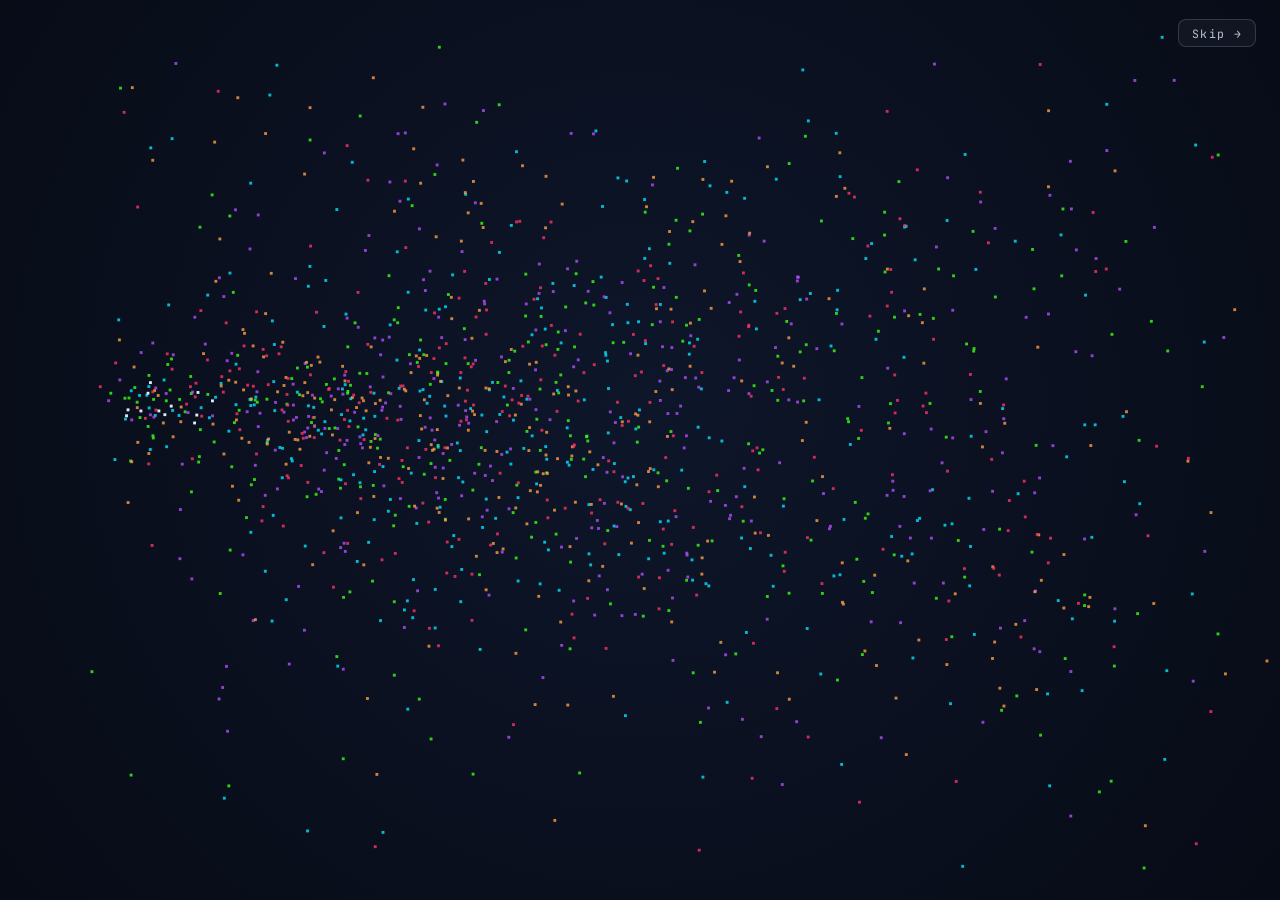
==== index.html @ b9261cee "Design refresh, smoothness fixes, FX pack and new self-assembly intro - Calmer "precision lab" look:" ====
<!DOCTYPE html>
<html lang="en">
<head>
  <meta charset="UTF-8" />
  <meta name="viewport" content="width=device-width, initial-scale=1" />
  <meta name="description" content="Sitesh Kumar Dash — Biochemist, Molecular Biologist & Science Communicator. CSIR NET JRF (AIR 153). Remac-PET bioremediation & visitor-cognition research at Param Foundation." />
  <meta name="author" content="Sitesh Kumar Dash" />
  <meta name="keywords" content="Sitesh Kumar Dash, biochemist, molecular biologist, science communicator, CSIR NET JRF, AIR 153, Remac-PET, bioremediation, PETase, genomics, visitor cognition, Curves of Thought, Param Foundation, ParSEC, Pondicherry University" />
  <meta name="robots" content="index, follow" />
  <title>SITESH KUMAR DASH | Mad Scientist Lab</title>

  <!-- Canonical -->
  <link rel="canonical" href="https://siteshkumardash.vercel.app/" />

  <!-- Open Graph (Facebook · WhatsApp · LinkedIn · Messenger · Instagram · Discord · Slack) -->
  <meta property="og:type" content="website" />
  <meta property="og:site_name" content="Sitesh Kumar Dash — Mad Scientist Lab" />
  <meta property="og:title" content="Sitesh Kumar Dash — Biochemist & Molecular Biologist" />
  <meta property="og:description" content="CSIR NET JRF (AIR 153). Remac-PET enzymatic bioremediation + Curves of Thought visitor-cognition study. Science Programming Associate at Param Foundation." />
  <meta property="og:url" content="https://siteshkumardash.vercel.app/" />
  <meta property="og:image" content="https://siteshkumardash.vercel.app/og-preview.png" />
  <meta property="og:image:secure_url" content="https://siteshkumardash.vercel.app/og-preview.png" />
  <meta property="og:image:type" content="image/png" />
  <meta property="og:image:width" content="1200" />
  <meta property="og:image:height" content="630" />
  <meta property="og:image:alt" content="Sitesh Kumar Dash — Biochemist & Molecular Biologist · CSIR NET JRF AIR 153" />
  <meta property="og:locale" content="en_US" />

  <!-- Twitter / X Card (works without an account; acts as fallback for other apps) -->
  <meta name="twitter:card" content="summary_large_image" />
  <meta name="twitter:title" content="Sitesh Kumar Dash — Biochemist & Molecular Biologist" />
  <meta name="twitter:description" content="CSIR NET JRF (AIR 153). Remac-PET bioremediation + visitor-cognition research. Science Programming Associate at Param Foundation." />
  <meta name="twitter:image" content="https://siteshkumardash.vercel.app/og-preview.png" />
  <meta name="twitter:image:alt" content="Sitesh Kumar Dash — Biochemist & Molecular Biologist · CSIR NET JRF AIR 153" />

  <link rel="icon" href="data:image/svg+xml,<svg xmlns='http://www.w3.org/2000/svg' viewBox='0 0 100 100'><text y='.9em' font-size='90'>⚗</text></svg>" />
  <link rel="manifest" href="manifest.json" />
  <meta name="theme-color" content="#05060c" />
  <meta name="apple-mobile-web-app-capable" content="yes" />
  <meta name="mobile-web-app-capable" content="yes" />
  <meta name="apple-mobile-web-app-status-bar-style" content="black" />
  <link rel="preconnect" href="https://fonts.googleapis.com" />
  <link rel="preconnect" href="https://fonts.gstatic.com" crossorigin />
  <link href="https://fonts.googleapis.com/css2?family=JetBrains+Mono:wght@400;600&family=Syne:wght@700;800&display=swap" rel="stylesheet" />
  <link rel="stylesheet" href="styles.css" />
  <!-- Intro mode detector: decides 3D / 2D-fallback / skip BEFORE effects.js runs -->
  <script>
    window.INTRO_MODE = (function () {
      try {
        var force = /[?&#]intro\b/i.test(location.href);
        if (!force && localStorage.getItem("centri_done")) return "skip";
        if (window.matchMedia && matchMedia("(prefers-reduced-motion: reduce)").matches)
          return "skip";
        // The intro is now a lightweight <video> + 2D canvas — no WebGL needed.
        return "3d";
      } catch (e) {
        return "3d";
      }
    })();
  </script>
</head>
<body>
  <!-- Bioluminescent glow: soft colour clouds drifting behind the molecule canvas -->
  <div class="biolum" aria-hidden="true"><span></span><span></span><span></span></div>
  <canvas id="dna-bg" aria-hidden="true"></canvas>
  <canvas id="bio-cursor" aria-hidden="true"></canvas>
  <div class="screen-overlay" aria-hidden="true"></div>

  <!-- Centrifuge loading overlay (once per session) -->
  <div id="centrifuge-overlay" aria-hidden="true" role="status">
    <button id="centri-skip" aria-label="Skip intro">Skip →</button>
    <canvas id="centrifuge-canvas"></canvas>
    <div id="centri-log" aria-hidden="true"></div>
  </div>

  <!-- DNA Helix Scroll Progress Bar -->
  <div id="dna-scroll-bar" aria-hidden="true" role="presentation">
    <svg width="32" height="220" viewBox="0 0 32 220" xmlns="http://www.w3.org/2000/svg">
      <!-- 12 base pairs from bottom (index 0) to top (index 11) -->
      <g class="dna-bp" data-i="0" style="opacity:0.09">
        <line x1="4" y1="207" x2="14" y2="207" stroke="#1D9E75" stroke-width="2.5" data-glow fill="none"/>
        <line x1="18" y1="207" x2="28" y2="207" stroke="#EF9F27" stroke-width="2.5" data-glow fill="none"/>
        <circle cx="16" cy="207" r="2" fill="#1D9E75" data-glow/>
      </g>
      <g class="dna-bp" data-i="1" style="opacity:0.09">
        <line x1="5" y1="189" x2="14" y2="189" stroke="#00e5ff" stroke-width="2.5" data-glow fill="none"/>
        <line x1="18" y1="189" x2="27" y2="189" stroke="#D85A30" stroke-width="2.5" data-glow fill="none"/>
        <circle cx="16" cy="189" r="2" fill="#00e5ff" data-glow/>
      </g>
      <g class="dna-bp" data-i="2" style="opacity:0.09">
        <line x1="4" y1="171" x2="14" y2="171" stroke="#1D9E75" stroke-width="2.5" data-glow fill="none"/>
        <line x1="18" y1="171" x2="28" y2="171" stroke="#EF9F27" stroke-width="2.5" data-glow fill="none"/>
        <circle cx="16" cy="171" r="2" fill="#1D9E75" data-glow/>
      </g>
      <g class="dna-bp" data-i="3" style="opacity:0.09">
        <line x1="6" y1="153" x2="14" y2="153" stroke="#00e5ff" stroke-width="2.5" data-glow fill="none"/>
        <line x1="18" y1="153" x2="26" y2="153" stroke="#D85A30" stroke-width="2.5" data-glow fill="none"/>
        <circle cx="16" cy="153" r="2" fill="#00e5ff" data-glow/>
      </g>
      <g class="dna-bp" data-i="4" style="opacity:0.09">
        <line x1="4" y1="135" x2="14" y2="135" stroke="#1D9E75" stroke-width="2.5" data-glow fill="none"/>
        <line x1="18" y1="135" x2="28" y2="135" stroke="#EF9F27" stroke-width="2.5" data-glow fill="none"/>
        <circle cx="16" cy="135" r="2" fill="#1D9E75" data-glow/>
      </g>
      <g class="dna-bp" data-i="5" style="opacity:0.09">
        <line x1="5" y1="117" x2="14" y2="117" stroke="#00e5ff" stroke-width="2.5" data-glow fill="none"/>
        <line x1="18" y1="117" x2="27" y2="117" stroke="#D85A30" stroke-width="2.5" data-glow fill="none"/>
        <circle cx="16" cy="117" r="2" fill="#00e5ff" data-glow/>
      </g>
      <g class="dna-bp" data-i="6" style="opacity:0.09">
        <line x1="4" y1="99" x2="14" y2="99" stroke="#1D9E75" stroke-width="2.5" data-glow fill="none"/>
        <line x1="18" y1="99" x2="28" y2="99" stroke="#EF9F27" stroke-width="2.5" data-glow fill="none"/>
        <circle cx="16" cy="99" r="2" fill="#1D9E75" data-glow/>
      </g>
      <g class="dna-bp" data-i="7" style="opacity:0.09">
        <line x1="6" y1="81" x2="14" y2="81" stroke="#00e5ff" stroke-width="2.5" data-glow fill="none"/>
        <line x1="18" y1="81" x2="26" y2="81" stroke="#D85A30" stroke-width="2.5" data-glow fill="none"/>
        <circle cx="16" cy="81" r="2" fill="#00e5ff" data-glow/>
      </g>
      <g class="dna-bp" data-i="8" style="opacity:0.09">
        <line x1="4" y1="63" x2="14" y2="63" stroke="#1D9E75" stroke-width="2.5" data-glow fill="none"/>
        <line x1="18" y1="63" x2="28" y2="63" stroke="#EF9F27" stroke-width="2.5" data-glow fill="none"/>
        <circle cx="16" cy="63" r="2" fill="#1D9E75" data-glow/>
      </g>
      <g class="dna-bp" data-i="9" style="opacity:0.09">
        <line x1="5" y1="45" x2="14" y2="45" stroke="#00e5ff" stroke-width="2.5" data-glow fill="none"/>
        <line x1="18" y1="45" x2="27" y2="45" stroke="#D85A30" stroke-width="2.5" data-glow fill="none"/>
        <circle cx="16" cy="45" r="2" fill="#00e5ff" data-glow/>
      </g>
      <g class="dna-bp" data-i="10" style="opacity:0.09">
        <line x1="4" y1="27" x2="14" y2="27" stroke="#1D9E75" stroke-width="2.5" data-glow fill="none"/>
        <line x1="18" y1="27" x2="28" y2="27" stroke="#EF9F27" stroke-width="2.5" data-glow fill="none"/>
        <circle cx="16" cy="27" r="2" fill="#1D9E75" data-glow/>
      </g>
      <g class="dna-bp" data-i="11" style="opacity:0.09">
        <line x1="5" y1="10" x2="14" y2="10" stroke="#00e5ff" stroke-width="2.5" data-glow fill="none"/>
        <line x1="18" y1="10" x2="27" y2="10" stroke="#D85A30" stroke-width="2.5" data-glow fill="none"/>
        <circle cx="16" cy="10" r="2" fill="#00e5ff" data-glow/>
      </g>
      <!-- Backbone strands -->
      <polyline points="11,10 9,27 7,45 8,63 9,81 8,99 7,117 8,135 9,153 8,171 7,189 8,207" fill="none" stroke="rgba(29,158,117,0.25)" stroke-width="1.5"/>
      <polyline points="21,10 23,27 25,45 24,63 23,81 24,99 25,117 24,135 23,153 24,171 25,189 24,207" fill="none" stroke="rgba(239,159,39,0.25)" stroke-width="1.5"/>
    </svg>
    <div id="dna-complete-label">COMPLETE</div>
  </div>

  <header class="top">
    <div class="top-inner">
      <a class="logo" href="#core">SKD<span class="status-light" aria-hidden="true"></span></a>
      <button class="nav-toggle" aria-label="Menu" aria-expanded="false">≡</button>
      <nav class="nav">
        <a href="#about" data-detail="about">About</a>
        <a href="#research" data-detail="research">Research</a>
        <a href="#experience" data-detail="experience">Work</a>
        <a href="#education" data-detail="education">Education</a>
        <a href="#skills" data-detail="skills">Skills</a>
        <a href="#ambition" data-detail="ambition">Ambition</a>
        <a href="#achieve" data-detail="achieve">Awards</a>
        <a href="#life" data-detail="life">Life</a>
        <a href="#contact" data-detail="contact">Contact</a>
      </nav>
      <div class="header-right">
        <span class="brand-mark">AI BIODESIGNER</span>
        <div class="social-icons" aria-label="Social links">
          <a href="https://www.linkedin.com/in/d-sitesh" target="_blank" rel="noopener" class="social-icon" aria-label="LinkedIn" title="LinkedIn">
            <svg width="16" height="16" viewBox="0 0 24 24" fill="currentColor" aria-hidden="true"><path d="M20.447 20.452h-3.554v-5.569c0-1.328-.027-3.037-1.852-3.037-1.853 0-2.136 1.445-2.136 2.939v5.667H9.351V9h3.414v1.561h.046c.477-.9 1.637-1.85 3.37-1.85 3.601 0 4.267 2.37 4.267 5.455v6.286zM5.337 7.433a2.062 2.062 0 0 1-2.063-2.065 2.064 2.064 0 1 1 2.063 2.065zm1.782 13.019H3.555V9h3.564v11.452zM22.225 0H1.771C.792 0 0 .774 0 1.729v20.542C0 23.227.792 24 1.771 24h20.451C23.2 24 24 23.227 24 22.271V1.729C24 .774 23.2 0 22.222 0h.003z"/></svg>
          </a>
          <a href="https://github.com/sitesh2003" target="_blank" rel="noopener" class="social-icon" aria-label="GitHub" title="GitHub">
            <svg width="16" height="16" viewBox="0 0 24 24" fill="currentColor" aria-hidden="true"><path d="M12 0C5.374 0 0 5.373 0 12c0 5.302 3.438 9.8 8.207 11.387.599.111.793-.261.793-.577v-2.234c-3.338.726-4.033-1.416-4.033-1.416-.546-1.387-1.333-1.756-1.333-1.756-1.089-.745.083-.729.083-.729 1.205.084 1.839 1.237 1.839 1.237 1.07 1.834 2.807 1.304 3.492.997.107-.775.418-1.305.762-1.604-2.665-.305-5.467-1.334-5.467-5.931 0-1.311.469-2.381 1.236-3.221-.124-.303-.535-1.524.117-3.176 0 0 1.008-.322 3.301 1.23A11.509 11.509 0 0 1 12 5.803c1.02.005 2.047.138 3.006.404 2.291-1.552 3.297-1.23 3.297-1.23.653 1.653.242 2.874.118 3.176.77.84 1.235 1.911 1.235 3.221 0 4.609-2.807 5.624-5.479 5.921.43.372.823 1.102.823 2.222v3.293c0 .319.192.694.801.576C20.566 21.797 24 17.3 24 12c0-6.627-5.373-12-12-12z"/></svg>
          </a>
        </div>
      </div>
    </div>
  </header>

  <main class="mol-graph" id="top">
    <div class="dna-spine" aria-hidden="true">
      <canvas id="dna-spine"></canvas>
    </div>
    <svg class="mol-bonds" aria-hidden="true"></svg>

    <div class="mol-layout">
    <div class="mol-col mol-left">
    <article class="mol-node" id="about" data-node="about" data-side="left" data-bond="covalent" data-detail="about">
      <div class="mol-wrap shape-benzene">
        <svg class="mol-outline" viewBox="0 0 200 180" aria-hidden="true">
          <polygon points="100,10 175,52 175,128 100,170 25,128 25,52" fill="none" stroke="currentColor" stroke-width="1.2"/>
          <circle cx="100" cy="90" r="28" fill="none" stroke="currentColor" stroke-width="0.8" opacity="0.5"/>
        </svg>
        <button type="button" class="mol-inner mol-trigger" aria-label="About details">
          <h2>About</h2>
          <p class="overview">GDP/ALCOA++ · macromolecular assays · science communication</p>
          <span class="tap-hint">Decode Profile →</span>
        </button>
      </div>
    </article>

    <article class="mol-node" id="experience" data-node="experience" data-side="left" data-bond="peptide" data-detail="experience">
      <div class="mol-wrap shape-flask">
        <svg class="mol-outline" viewBox="0 0 160 200" aria-hidden="true">
          <path d="M55,12 H105 V70 L130,175 H30 L55,70Z" fill="none" stroke="currentColor" stroke-width="1.2"/>
        </svg>
        <button type="button" class="mol-inner mol-trigger" aria-label="Experience details">
          <h2>Experience</h2>
          <p class="overview">Science Programming Associate / Programming PoC · Science Communicator</p>
          <span class="tap-hint">Catalytic Record →</span>
        </button>
      </div>
    </article>

    <article class="mol-node" id="skills" data-node="skills" data-side="left" data-bond="hydrogen" data-detail="skills">
      <div class="mol-wrap shape-sheet">
        <svg class="mol-outline" viewBox="0 0 220 140" aria-hidden="true">
          <polygon points="20,30 180,10 200,110 40,130" fill="none" stroke="currentColor" stroke-width="1.2"/>
        </svg>
        <button type="button" class="mol-inner mol-trigger" aria-label="Skills details">
          <h2>Skills</h2>
          <p class="overview">PCR · SDS-PAGE · BLAST/PDB · PyMOL · GDP/cGMP</p>
          <span class="tap-hint">Molecular Arsenal →</span>
        </button>
      </div>
    </article>

    <article class="mol-node" id="achieve" data-node="achieve" data-side="left" data-bond="ionic" data-detail="achieve">
      <div class="mol-wrap shape-cyclo">
        <svg class="mol-outline" viewBox="0 0 200 160" aria-hidden="true">
          <polygon points="50,45 100,20 150,45 150,95 100,120 50,95" fill="none" stroke="currentColor" stroke-width="1.2"/>
        </svg>
        <button type="button" class="mol-inner mol-trigger" aria-label="Achievements details">
          <h2>Achievements</h2>
          <p class="overview">CSIR JRF AIR 153 · MicCon24 · NISER PhD finals</p>
          <span class="tap-hint">Breakthrough Discoveries →</span>
        </button>
      </div>
    </article>
    </div>

    <div class="mol-col mol-center">
    <article class="mol-node mol-core" id="core" data-node="core" data-detail="core">
      <div class="mol-wrap shape-porphyrin">
        <svg class="mol-outline" viewBox="0 0 200 200" aria-hidden="true">
          <polygon points="100,12 168,48 168,120 100,156 32,120 32,48" fill="none" stroke="currentColor" stroke-width="1.2"/>
          <circle cx="100" cy="84" r="42" fill="none" stroke="currentColor" stroke-width="0.9" opacity="0.6"/>
          <circle cx="100" cy="84" r="8" fill="currentColor" opacity="0.35"/>
        </svg>
        <button type="button" class="mol-inner mol-trigger" aria-label="Open profile details">
          <div class="core-headshot">
            <div class="hex-glow-ring" aria-hidden="true"></div>
            <img src="headshot.png" alt="Sitesh Kumar Dash" class="headshot-img" onerror="this.style.display='none'" />
            <div class="headshot-fallback">SKD</div>
          </div>
          <p class="badge">CSIR NET JRF · AIR 153</p>
          <h1 class="mol-name glitch-name" data-text="SITESH KUMAR DASH">SITESH KUMAR DASH</h1>
          <p class="roles"><span class="sr-only">Biochemist, Molecular Biologist, Science Communicator</span><span class="roles-typed" aria-hidden="true">Biochemist · Molecular Biologist · Science Communicator</span><span class="caret" aria-hidden="true"></span></p>
          <p class="overview">Genomics · Wet-lab · Visitor cognition</p>
          <span class="tap-hint">Decode Genome →</span>
        </button>
      </div>
    </article>

    <article class="mol-node mol-contact" id="contact" data-node="contact" data-side="center" data-bond="peptide" data-detail="contact">
      <div class="mol-wrap shape-phospho">
        <svg class="mol-outline" viewBox="0 0 160 200" aria-hidden="true">
          <circle cx="80" cy="48" r="36" fill="none" stroke="currentColor" stroke-width="1.2"/>
          <path d="M55,82 Q80,120 105,82 L80,185Z" fill="none" stroke="currentColor" stroke-width="1"/>
        </svg>
        <button type="button" class="mol-inner mol-trigger" aria-label="Contact details">
          <h2>Contact</h2>
          <p class="overview">sitesh@paraminnovation.org · dsitesh2003@gmail.com · LinkedIn</p>
          <span class="tap-hint">Catalyze Synergy →</span>
        </button>
      </div>
    </article>
    </div>

    <div class="mol-col mol-right">
    <article class="mol-node" id="research" data-node="research" data-side="right" data-bond="double" data-detail="research">
      <div class="mol-wrap shape-helix">
        <svg class="mol-outline" viewBox="0 0 120 220" aria-hidden="true">
          <path d="M60,8 C95,40 95,180 60,212 C25,180 25,40 60,8Z" fill="none" stroke="currentColor" stroke-width="1.2"/>
        </svg>
        <button type="button" class="mol-inner mol-trigger" aria-label="Research details">
          <h2>Research</h2>
          <p class="overview">Remac-PET · FAST-PETase N233K · BBB·ROS·epigenetics</p>
          <span class="tap-hint">Primary Pathway →</span>
        </button>
      </div>
    </article>

    <article class="mol-node" id="education" data-node="education" data-side="right" data-bond="ionic" data-detail="education">
      <div class="mol-wrap shape-purine">
        <svg class="mol-outline" viewBox="0 0 200 170" aria-hidden="true">
          <polygon points="70,20 130,20 155,55 130,90 70,90 45,55" fill="none" stroke="currentColor" stroke-width="1.2"/>
          <polygon points="55,75 100,75 120,115 100,155 55,155 35,115" fill="none" stroke="currentColor" stroke-width="1"/>
        </svg>
        <button type="button" class="mol-inner mol-trigger" aria-label="Education details">
          <h2>Education</h2>
          <p class="overview">M.Sc. Biochem/MolBio · B.Sc. Zoology·Chem·Botany</p>
          <span class="tap-hint">Genetic Foundation →</span>
        </button>
      </div>
    </article>

    <article class="mol-node" id="ambition" data-node="ambition" data-side="right" data-bond="double" data-detail="ambition">
      <div class="mol-wrap shape-mito">
        <svg class="mol-outline" viewBox="0 0 200 120" aria-hidden="true">
          <ellipse cx="100" cy="60" rx="88" ry="48" fill="none" stroke="currentColor" stroke-width="1.2"/>
        </svg>
        <button type="button" class="mol-inner mol-trigger" aria-label="Ambition details">
          <h2>Ambition</h2>
          <p class="overview">Ashram-hospitals · living labs · Remac-PET thesis</p>
          <span class="tap-hint">Evolutionary Vector →</span>
        </button>
      </div>
    </article>

    <article class="mol-node" id="life" data-node="life" data-side="right" data-bond="hydrogen" data-detail="life">
      <div class="mol-wrap shape-vesicle">
        <svg class="mol-outline" viewBox="0 0 200 150" aria-hidden="true">
          <circle cx="65" cy="75" r="38" fill="none" stroke="currentColor" stroke-width="1"/>
          <circle cx="115" cy="55" r="32" fill="none" stroke="currentColor" stroke-width="1"/>
        </svg>
        <button type="button" class="mol-inner mol-trigger" aria-label="Beyond bench details">
          <h2>Beyond Bench</h2>
          <p class="overview">Experimentation · narrative science · athletics · media</p>
          <span class="tap-hint">Phenotypic Expression →</span>
        </button>
      </div>
    </article>

    </div>
    </div>
  </main>



  <footer class="foot">
    <div class="foot-inner">
      <span class="foot-copy"><span class="copyright-symbol">©</span> <span class="copyright-name">SITESH KUMAR DASH</span></span>
      <div class="foot-bio-time-wrap">
        <time id="bio-clock" class="bio-clock" datetime="">φ = — · τ_local = —:—:— · IST</time>
        <span class="foot-rule" aria-hidden="true"></span>
      </div>
      <span class="formula"><span class="formula-reactant">Plastic</span> + <span class="formula-enzyme">PETase(N233K)</span> → <span class="formula-product">Remac-PET</span> · <span class="formula-rescue">BDNF rescue</span> <span class="lightning-glow">⚡</span></span>
    </div>
  </footer>

  <!-- Detail screens -->
  <div class="detail-screen" id="detail-screen" aria-hidden="true">
    <div class="detail-backdrop" data-close></div>
    <div class="detail-panel" role="dialog" aria-modal="true" aria-labelledby="detail-title">
      <button type="button" class="detail-close" aria-label="Close">×</button>
      <div class="detail-content" id="detail-content"></div>
    </div>
  </div>

  <template id="detail-core">
    <h2 id="detail-title" class="detail-title" style="color: #39ff14; font-size: clamp(1.15rem, 5.4vw, 1.8rem); letter-spacing: -0.01em; text-transform: uppercase; margin-bottom: 0.5rem; white-space: normal; overflow-wrap: break-word;">Molecular Architect</h2>
    <!-- Interactive plasmid / genome map — hover a feature, click to open that section -->
    <div class="plasmid-wrap">
      <canvas id="plasmid-canvas" role="img" aria-label="Genome map of this site. Each feature is a section — use the links below to open one."></canvas>
      <div id="plasmid-tip" class="plasmid-tip" aria-hidden="true"></div>
      <p class="plasmid-caption">pSKD&nbsp;·&nbsp;9 features&nbsp;·&nbsp;hover an arc, click to decode</p>
    </div>
    <nav class="plasmid-nav" aria-label="Site sections">
      <a href="#research" data-detail="research">Research</a>
      <a href="#about" data-detail="about">Profile</a>
      <a href="#experience" data-detail="experience">Experience</a>
      <a href="#education" data-detail="education">Education</a>
      <a href="#skills" data-detail="skills">Skills</a>
      <a href="#achieve" data-detail="achieve">Awards</a>
      <a href="#ambition" data-detail="ambition">Ambition</a>
      <a href="#life" data-detail="life">Beyond Bench</a>
      <a href="#contact" data-detail="contact">Contact</a>
    </nav>
    <div class="microscope-reveal">
      <p class="detail-lead" style="font-size: clamp(0.7rem, 2.5vw, 0.9rem);">Biochemist · Molecular Biologist · Science Communicator · CSIR NET JRF (AIR 153)</p>
      <p>Science Programming Associate / Programming PoC · Param Foundation, Bengaluru · Base: Cuttack, Odisha</p>
      <p>Bridging the lab bench and the gallery floor—from molecular structures to live visitor cognition. CSIR NET JRF qualified biochemist leading programming quality, pedagogy, and people at Param Foundation.</p>
      <h3>Contact</h3>
      <p><a href="mailto:dsitesh2003@gmail.com">dsitesh2003@gmail.com</a> · <a href="tel:+919566513307">+91 95665 13307</a></p>
      <p><a href="https://www.linkedin.com/in/d-sitesh" target="_blank" rel="noopener">linkedin.com/in/d-sitesh</a></p>
      <div style="margin-top:1.2rem; display:flex; gap:0.6rem; flex-wrap:wrap; align-items:center;">
        <a href="portfolio-cv.html" target="_blank" rel="noopener" class="btn-cv" aria-label="Open portfolio CV">
          ⬇ Portfolio CV
        </a>
        <a href="academic-cv.html" target="_blank" rel="noopener" class="btn-cv" aria-label="Open academic CV">
          ⬇ Academic CV
        </a>
      </div>
    </div>
  </template>

  <template id="detail-about">
    <h2 id="detail-title" class="detail-title" style="color: #00e5ff;">Biochemical Profile</h2>
    <p style="font-size:0.72rem; color:rgba(238,242,255,0.55); margin:0 0 0.4rem;">Ramachandran plot — each residue is a facet of how I work, sitting in its favoured region. Hover a point.</p>
    <div class="chart-wrap">
      <canvas id="rama-canvas"></canvas>
      <div id="rama-tip" class="plasmid-tip" aria-hidden="true"></div>
    </div>
    <div class="microscope-reveal">
      <div class="detail-vignette" aria-hidden="true"></div>
      <p>CSIR NET JRF qualified biochemist at the intersection of molecular science and public engagement. Rapid, independent problem-solver combining academic laboratory discipline with computational logic—reproducible molecular workflows, macromolecular analysis, and Good Documentation Practices (GDP/ALCOA++).</p>
      <p>Now <strong>Science Programming Associate</strong> at Param Foundation (Bengaluru)—owning programming quality, pedagogy, and people; treating the science floor as a behavioural lab and the visitor as a cognitive subject. Live operation of LN₂ cryogenics, Bernoulli, total internal reflection, and cobot exhibits.</p>
      <p>Committed to scientific integrity; developing the independent <strong>Remac-PET System</strong> (enzymatic PET bioremediation) and the <strong>Curves of Thought</strong> visitor-cognition study as active research lines toward a PhD.</p>
    </div>
  </template>

  <template id="detail-research">
    <canvas id="research-cells-canvas" style="position: absolute; inset: 0; width: 100%; height: 100%; z-index: 0; opacity: 0.4; pointer-events: none;"></canvas>
    <h2 id="detail-title" class="detail-title" style="color: #39ff14; position: relative; z-index: 1;">Active Pathway: Remac-PET</h2>
    <div class="microscope-reveal" style="position:relative; z-index: 1;">
      <div class="detail-vignette" aria-hidden="true"></div>
      <p class="detail-lead">Engineering Macrophages for Multi-Scale Bioremediation of Micro- &amp; Nanoplastics</p>
      <div style="margin: 0.5rem 0; padding: 0.5rem; border-left: 2px solid #ff9f43; background: rgba(255, 159, 67, 0.1);">
        <strong>Stage:</strong> Independently developed proposal / manuscript in preparation · seeking PhD placement
      </div>
      <h3>Problem</h3>
      <p>Micro- &amp; nanoplastics (MNPs) are detectable in every major human organ — the prefrontal cortex reached a median <strong>4,917 µg/g in 2024, up 47% from 2016</strong> (Nihart &amp; Campen et al., <em>Nature Medicine</em> 2025). Nanoplastics cross the blood-brain barrier, drive ROS-mediated mitochondrial dysfunction, saturate microglia (frustrated phagocytosis), and leave a transgenerational epigenetic scar via BDNF promoter IV hypermethylation. No therapy reverses this bioaccumulation.</p>
      <h3>Mechanism</h3>
      <p>Vpx-packaged lentiviral transduction (overcoming SAMHD1 restriction in myeloid cells) of THP-1 monocytes with an <strong>[Igκ-Leader]–[FAST-PETase N233K…]–[LAMP1 tail]</strong> fusion under an EF1α promoter. The LAMP1 GYEQF sorting signal targets enzymatic activity to the lysosome — exactly where phagocytosed MNPs reside — hydrolysing PET to EG + TPA monomers.</p>
      <h3>Research Objectives</h3>
      <div class="objectives">
        <div class="objective"><span class="obj-tag" style="color:#00e5ff;border-color:#00e5ff;">Aim 1</span><p>Molecular engineering &amp; acid-tolerance validation of the Lyso-PETase fusion at lysosomal pH 4.5; yeast surface-display directed-evolution screen (~10⁵ variants).</p></div>
        <div class="objective"><span class="obj-tag" style="color:#39ff14;border-color:#39ff14;">Aim 2</span><p>Generate &amp; characterise the Remac-PET cell line; lysosomal co-localisation (target PCC &gt; 0.75); HPLC-MS quantification of EG &amp; TPA degradation products at 24 &amp; 72 h.</p></div>
        <div class="objective"><span class="obj-tag" style="color:#ff9f43;border-color:#ff9f43;">Aim 3</span><p>Transwell neuroprotection assay (Remac-PET / SH-SY5Y); BDNF-promoter bisulfite sequencing &amp; ChIP-qPCR (H3K27me3); LDH, JC-1, CellROX &amp; Caspase-Glo readouts.</p></div>
      </div>
      <h3>Impact</h3>
      <p>Clear intracellular plastic reservoirs, halt direct neurotoxicity, and test whether MNP clearance <strong>rescues BDNF epigenetic damage</strong> — a novel, testable mechanistic claim with no published precedent.</p>
      <h3>Key References</h3>
      <ul style="font-size: 0.8rem; color: #a0a8c0;">
        <li>Nihart, Campen et al. (2025). <em>Bioaccumulation of microplastics in human brain.</em> Nature Medicine.</li>
        <li>Lu et al. (2022). <em>Machine learning-aided engineering of hydrolases for PET depolymerization.</em> Nature.</li>
        <li>Yoshida et al. (2016). <em>A bacterium that degrades and assimilates PET</em> (Ideonella sakaiensis). Science.</li>
      </ul>
    </div>
    <h3>Remac-PET Pathway</h3>
    <div class="remac-pathway" id="remac-pathway"></div>
    <div class="pathway-legend">
      <span class="legend-item"><span class="legend-dot" style="background: #00e5ff;"></span>Transduction</span>
      <span class="legend-item"><span class="legend-dot" style="background: #ff9f43;"></span>Phagocytosis</span>
      <span class="legend-item"><span class="legend-dot" style="background: #b44dff;"></span>Degradation</span>
      <span class="legend-item"><span class="legend-dot" style="background: #39ff14;"></span>Rescue</span>
    </div>

    <h3>Degradation Kinetics</h3>
    <p style="font-size:0.72rem; color:rgba(238,242,255,0.55); margin:0 0 0.4rem;">FAST-PETase (N233K) hydrolysis — nanoplastic clears as monomers (TPA + EG) accumulate. Hover to read concentrations.</p>
    <div class="chart-wrap">
      <canvas id="kinetics-canvas"></canvas>
      <div id="kinetics-tip" class="plasmid-tip" aria-hidden="true"></div>
    </div>
  </template>

  <template id="detail-experience">
    <h2 id="detail-title" class="detail-title" style="color: #ff9f43;">Catalytic Milestones</h2>
    <p style="font-size:0.72rem; color:rgba(238,242,255,0.55); margin:0 0 0.4rem;">Career as a growth curve — lag → log → stationary. Hover a point for the role.</p>
    <div class="chart-wrap">
      <canvas id="growth-canvas"></canvas>
      <div id="growth-tip" class="plasmid-tip" aria-hidden="true"></div>
    </div>
    <div class="microscope-reveal">
      <div class="detail-vignette" aria-hidden="true"></div>
      <div class="detail-block">
        <h3>Science Programming Associate / Programming PoC · Param Foundation</h3>
        <p class="detail-meta">Bengaluru · 26 Jun 2026 – Present · ParSEC</p>
        <p>Quality &amp; pedagogy owner for the centre and people manager for the full Science Communicator team — gallery rounds, in-session observations, weekly learning sessions, biweekly mock tours, and the weekly programming schedule. Single point of contact syncing with HQ and the Event, Research, Exhibit &amp; Marketing functions. Authored the ParSEC Biotech Story Arc proposal (five-zone interactive biology gallery).</p>
      </div>
      <div class="detail-block">
        <h3>Science Communicator · Param Foundation (ParSEC Whitefield)</h3>
        <p class="detail-meta">Bengaluru · Apr 2026 – 25 Jun 2026</p>
        <p>Live LN₂ cryogenics, Bernoulli, total-internal-reflection and cobot demonstrations for school and corporate audiences. First-authored the <em>Curves of Thought</em> visitor-cognition study (N ≈ 1,568) and designed the Sakura Bloom multi-variable demo.</p>
      </div>
      <div class="detail-block">
        <h3>M.Sc. Graduate Researcher · Pondicherry University</h3>
        <p class="detail-meta">Oct 2023 – May 2025</p>
        <p>Conceptualised the Remac-PET System; expression-vector engineering, ELISA &amp; Western blotting; 3D molecular modelling (PyMOL), network analysis (Cytoscape) and IC50 fitting (GraphPad Prism).</p>
      </div>
    </div>
  </template>

  <template id="detail-education">
    <div class="edu-ecg-screen" id="eduEcgScreen">
      <!-- Header bar -->
      <div class="edu-ecg-topbar">
        <span class="edu-ecg-title-top">EDUCATIONAL PATHWAY &amp; MILESTONES</span>
        <span class="edu-live-badge"><span class="edu-live-dot"></span>LIVE TRACE</span>
      </div>

      <!-- Canvas strip -->
      <div class="edu-canvas-wrap" id="eduCanvasWrap">
        <canvas id="eduEcgCanvas" class="edu-ecg-canvas"></canvas>
        <!-- Spike hover tooltip -->
        <div class="edu-tooltip" id="eduTooltip"></div>
      </div>

      <!-- Clicked milestone info box -->
      <div class="edu-info-box" id="eduInfoBox" aria-live="polite"></div>

      <!-- Core Competencies -->
      <div class="edu-competencies">
        <div class="edu-comp-heading">CORE COMPETENCIES</div>
        <div class="edu-comp-grid">
          <div class="edu-comp-group">
            <div class="edu-comp-head">&#x2B21; Wet-Lab</div>
            <span class="edu-tag">PCR / qPCR</span><span class="edu-tag">SDS-PAGE</span>
            <span class="edu-tag">Agarose Gel</span><span class="edu-tag">DNA/RNA Extraction</span>
            <span class="edu-tag">UV-Vis Spectrophotometry</span><span class="edu-tag">Centrifugation</span>
            <span class="edu-tag">Microscopy</span><span class="edu-tag">Peptide Chemistry</span>
          </div>
          <div class="edu-comp-group">
            <div class="edu-comp-head">&#x2B21; Computational</div>
            <span class="edu-tag">BLAST / ClustalW</span><span class="edu-tag">PyMOL</span>
            <span class="edu-tag">NCBI / PDB</span><span class="edu-tag">Cytoscape</span>
            <span class="edu-tag">GraphPad Prism</span><span class="edu-tag">ImageJ</span>
          </div>
          <div class="edu-comp-group">
            <div class="edu-comp-head">&#x2B21; Quality &amp; GLP</div>
            <span class="edu-tag hi">GDP / ALCOA++</span><span class="edu-tag hi">cGMP / ICH</span>
            <span class="edu-tag hi">RCA</span><span class="edu-tag">ISO 13485 (theory)</span>
          </div>
        </div>
      </div>
    </div>
  </template>

  <template id="detail-skills">
    <h2 id="detail-title" class="detail-title" style="color: #b44dff;">SDS-PAGE Skills Analysis</h2>
    <p style="font-size:0.72rem;color:rgba(238,242,255,0.55);margin:0 0 0.5rem;">Hover over a band to see skill level. Top = expert proficiency.</p>
    <div class="sds-gel-wrap">
      <canvas id="sds-canvas"></canvas>
    </div>
    <!-- Shared floating tooltip (outside canvas) -->
    <div id="sds-tip"></div>
    <div class="sds-legend">
      <span class="sds-legend-item"><span class="sds-legend-dot" style="background:#00e5ff;color:#00e5ff;"></span>Molecular Techniques</span>
      <span class="sds-legend-item"><span class="sds-legend-dot" style="background:#39ff14;color:#39ff14;"></span>Bioinformatics</span>
      <span class="sds-legend-item"><span class="sds-legend-dot" style="background:#EF9F27;color:#EF9F27;"></span>Science Comm.</span>
      <span class="sds-legend-item"><span class="sds-legend-dot" style="background:#b44dff;color:#b44dff;"></span>Research</span>
    </div>
  </template>

  <template id="detail-ambition">
    <h2 id="detail-title" class="detail-title" style="color: #b44dff;">Evolutionary Vector</h2>
    <p>Establish a network of self-sustaining cooperative ashrams and integrated hospitals—sweat-equity micro-economies where residents contribute through agriculture, cottage industries, and facility maintenance in exchange for healthcare and shelter.</p>
    <p>Integrate life-science exhibits and living laboratories; use science education to empower society's most vulnerable while preserving dignity and purpose.</p>
    <p>Core research commitment: independent <strong>Remac-PET</strong> thesis on neurotoxicity and bioremediation.</p>
    <h3>System Map</h3>
    <p style="font-size:0.72rem; color:rgba(238,242,255,0.55); margin:0 0 0.4rem;">How the pieces feed each other. Hover a node.</p>
    <div class="chart-wrap">
      <canvas id="systems-canvas"></canvas>
      <div id="systems-tip" class="plasmid-tip" aria-hidden="true"></div>
    </div>
  </template>

  <template id="detail-achieve">
    <div style="position:absolute; top:-10px; left:-10px; width:100%; height:190px; z-index:0; overflow:hidden; border-radius:12px;">
      <canvas id="achieve-canvas" style="position:absolute; top:0; left:0; width:100%; height:100%; pointer-events:auto; opacity:0.95; cursor:pointer;"></canvas>
      <div id="bell-counter" style="position:absolute; top:70px; right:50px; color:#ff3366; font-family:'JetBrains Mono',monospace; font-size:1.8rem; font-weight:bold; text-shadow:0 0 10px #ff3366;"></div>
    </div>
    <h2 id="detail-title" class="detail-title" style="color: #39ff14; position:relative; z-index:1; margin-top:170px;">Landmark Mutations</h2>
    <ul style="position:relative; z-index:1; margin-bottom: 0;">
      <li><strong>CSIR NET JRF (AIR 153)</strong> — Joint CSIR-UGC NET, June 2025; qualified for Junior Research Fellowship &amp; Assistant Professorship in Life Sciences.</li>
      <li><strong>MicCon24</strong> — International Conference on Recent Trends in Microbiology. Presented poster on microbial dynamics and novel screening methods.</li>
      <li><strong>NISER PhD programme</strong> — Advanced to final selection round; shortlisted for the panel interview covering molecular genetics and biophysics.</li>
    </ul>
  </template>


  <template id="detail-life">
    <h2 id="detail-title" class="detail-title" style="color: #ff9f43;">Phenotypic Expression</h2>
    <p style="font-size:0.72rem; color:rgba(238,242,255,0.55); margin:0 0 0.4rem;">2-D gel — each spot is an interest; bigger &amp; brighter = more strongly expressed. Hover a spot.</p>
    <div class="chart-wrap">
      <canvas id="gel2d-canvas"></canvas>
      <div id="gel2d-tip" class="plasmid-tip" aria-hidden="true"></div>
    </div>
    <ul>
      <li>Fearless experimentation—in lab, demos, and daily life</li>
      <li>Imaginative science storytelling</li>
      <li>Dermatological biochemistry (salicylic acid, niacinamide actives)</li>
      <li>High-performance PC hardware · competitive BGMI</li>
      <li>Badminton — Odisha Inter Badminton Tournament (OIBT2025)</li>
      <li>Anime: Naruto, Jujutsu Kaisen</li>
      <li>Languages: English, Hindi, Odia (professional fluency)</li>
    </ul>
  </template>

  <template id="detail-contact">
    <div style="position:absolute; inset:0; z-index:0; overflow:hidden; border-radius:12px;">
      <canvas id="synapse-canvas" style="position:absolute; inset:0; width:100%; height:100%; pointer-events:none; opacity:0.7;"></canvas>
    </div>
    <h2 id="detail-title" class="detail-title" style="color: #00e5ff; position:relative; z-index:1;">Catalyze Exchange</h2>
    <p class="detail-lead" style="position:relative; z-index:1;">Sustainable, science-backed societal impact-one experiment at a time.</p>
    
    <h3>Direct Contact</h3>
    <p><strong>Work:</strong> <a href="mailto:sitesh@paraminnovation.org">sitesh@paraminnovation.org</a></p>
    <p><strong>Personal:</strong> <a href="mailto:dsitesh2003@gmail.com">dsitesh2003@gmail.com</a></p>
    <p><a href="https://www.linkedin.com/in/d-sitesh" target="_blank" rel="noopener">LinkedIn</a></p>
    
    <h3>Quick Message</h3>
    <div style="position:relative; overflow:hidden; border-radius:12px; padding-bottom:8px;">
      <canvas id="pcr-canvas" class="pcr-overlay" aria-hidden="true"></canvas>
      <form id="contact-form" class="contact-form" style="position:relative; z-index:1;">
        <input type="text" name="_honey" tabindex="-1" autocomplete="off" aria-hidden="true" style="position:absolute; left:-9999px; width:0; height:0; opacity:0;" />
        <div class="form-group">
        <label for="contact-name">Name</label>
        <input type="text" id="contact-name" name="name" placeholder="Your name" required />
      </div>
      <div class="form-group">
        <label for="contact-email">Email</label>
        <input type="email" id="contact-email" name="email" placeholder="your@email.com" required />
      </div>
      <div class="form-group">
        <label for="contact-subject">Subject</label>
        <input type="text" id="contact-subject" name="subject" placeholder="What's this about?" required />
      </div>
      <div class="form-group">
        <label for="contact-message">Message</label>
        <textarea id="contact-message" name="message" placeholder="Your message..." rows="3" required></textarea>
      </div>
      <button type="submit" class="btn-submit">Send Message</button>
      <p class="form-note" id="form-note"></p>
    </form>
    <div id="contact-success" class="contact-success" style="display:none; position:relative; z-index:1; text-align:center; padding:2rem 1rem;">
      <div class="success-icon" style="font-size:3rem; margin-bottom:1rem; color: #39ff14;">✓</div>
      <h3 style="color: #00e5ff; margin-bottom: 0.5rem;">Your contact has been initialized</h3>
      <p style="color: rgba(220,228,255,0.78); font-size: 0.9rem; margin-bottom: 1.5rem;">Transmission sent successfully. I will get back to you soon.</p>
      <button type="button" class="btn-submit btn-go-back" style="background: rgba(0, 229, 255, 0.1); border-color: rgba(0, 229, 255, 0.5); color: #00e5ff;">Go Back</button>
    </div>
    </div>
  </template>

  <script src="script.js"></script>
  <script src="effects.js"></script>
  <!-- DNA intro (pure 2D canvas, no dependencies). Runs only when INTRO_MODE==='3d'. -->
  <script src="intro3d.js"></script>
  <script>
  /* ===================================================
     EDUCATION ECG — fires only when Education detail opens
     Education-only timeline, colourful spikes, hover + click
  =================================================== */
  (function() {
    const MILESTONES = [
      {
        id: 'bsc',
        label: 'B.Sc.',
        sublabel: 'Zoology · Chem · Botany',
        year: '2020–23',
        h: 1.2,
        color: '#00e5ff',
        info: {
          title: 'B.Sc. — Zoology (Hons), Chemistry, Botany',
          inst:  'S.V.M. College (Autonomous), Jagatsinghpur · Utkal University · 2020–2023',
          grade: 'First Class Distinction · 8.82 CGPA',
          body:  'Multidisciplinary science foundation across zoological systems, chemical analysis, and botanical studies. Built strong wet-lab instincts, microscopy, and field-ecology skills.',
          tags:  ['Zoology (Hons)', 'Chemistry', 'Botany', 'Ecology', 'Microscopy'],
          highlight: '8.82 CGPA · Distinction'
        }
      },
      {
        id: 'cuet',
        label: 'CUET PG',
        sublabel: 'Qualified',
        year: '2023',
        h: 2.2,
        color: '#ff9f43',
        info: {
          title: 'CUET PG — Qualified',
          inst:  'Central Universities Common Entrance Test · 2023',
          grade: 'Qualified for M.Sc. admission',
          body:  'Cleared CUET PG during the final year of B.Sc., securing admission to M.Sc. Biochemistry & Molecular Biology at Pondicherry University.',
          tags:  ['Entrance Exam', 'CUET PG', 'Central University'],
          highlight: 'Qualified'
        }
      },
      {
        id: 'msc',
        label: 'M.Sc.',
        sublabel: 'Biochem · MolBio',
        year: '2023–25',
        h: 1.8,
        color: '#b44dff',
        info: {
          title: 'M.Sc. — Biochemistry & Molecular Biology',
          inst:  'Pondicherry University · 2023–2025',
          grade: 'First Class · 6.07 CGPA',
          body:  'Advanced training in molecular genetics, bioinformatics, genomics, structural biology, and biophysics. Developed independent assay design, GDP/ALCOA++ lab records, and bioinformatics workflows.',
          tags:  ['Biochemistry', 'Molecular Biology', 'Genomics', 'Bioinformatics', 'Biophysics', 'GDP/ALCOA++', 'RCA'],
          highlight: 'First Class'
        }
      },
      {
        id: 'miccon',
        label: 'MicCon24',
        sublabel: 'Intl. Conference',
        year: '2024',
        h: 2.5,
        color: '#39ff14',
        info: {
          title: 'MicCon24 — International Microbiology Conference',
          inst:  'During M.Sc. · 2024',
          grade: 'Oral Presentation',
          body:  'Presented research on recent trends in microbiology at an international conference — communicating complex science to a global academic audience while still in M.Sc.',
          tags:  ['Science Communication', 'Oral Presentation', 'International', 'Microbiology'],
          highlight: 'International Presenter'
        }
      },
      {
        id: 'csir',
        label: 'CSIR NET JRF',
        sublabel: 'AIR 153',
        year: 'Jun 2025',
        h: 4,
        color: '#ff3366',
        info: {
          title: 'CSIR NET JRF — AIR 153',
          inst:  'Joint CSIR-UGC NET · June 2025',
          grade: 'JRF + Assistant Professorship Qualified',
          body:  'Ranked 153rd across all of India in life sciences — the highest national benchmark for research aptitude. Qualifies for Junior Research Fellowship funding and Assistant Professorship eligibility.',
          tags:  ['AIR 153', 'JRF Qualified', 'Asst. Prof. Eligible', 'Life Sciences', 'National Rank'],
          highlight: 'AIR 153 · JRF Qualified'
        }
      },
    ];

    // Each milestone colour
    const COLOURS = MILESTONES.map(m => m.color);

    let canvas, ctx, pts = [], BASE = 0;
    let animId = null, startTs = null;
    let drawn = false, cursorOn = true, cursorTs = 0;
    let hoverIdx = -1;
    const DURATION = 2200;

    function init() {
      canvas = document.getElementById('eduEcgCanvas');
      if (!canvas) return;
      ctx = canvas.getContext('2d');

      const wrap = document.getElementById('eduCanvasWrap');
      const tooltip = document.getElementById('eduTooltip');

      // Hover
      wrap.addEventListener('mousemove', e => {
        if (!drawn) return;
        const idx = hit(e.clientX);
        hoverIdx = idx;
        if (idx >= 0) {
          const m = MILESTONES[idx];
          tooltip.textContent = m.info.title;
          tooltip.style.left = m._cx + 'px';
          tooltip.style.top  = (m._base - m._sh - 14) + 'px';
          tooltip.style.borderColor = m.color;
          tooltip.style.color = m.color;
          tooltip.classList.add('visible');
          wrap.style.cursor = 'pointer';
        } else {
          tooltip.classList.remove('visible');
          wrap.style.cursor = 'crosshair';
        }
      });
      wrap.addEventListener('mouseleave', () => {
        hoverIdx = -1;
        tooltip.classList.remove('visible');
      });

      // Click → info box
      wrap.addEventListener('click', e => {
        if (!drawn) return;
        const idx = hit(e.clientX);
        if (idx < 0) return;
        showInfo(idx);
      });

      resize();
      startTs = null;
      animId = requestAnimationFrame(frame);

      // Robust HD sizing: re-fit on any size change + once the open transition settles
      if (window.ResizeObserver) {
        const ro = new ResizeObserver(() => {
          if (!canvas || !document.body.contains(canvas)) { ro.disconnect(); return; }
          resize();
          if (drawn) drawFrame(1);
        });
        ro.observe(canvas);
      }
      setTimeout(() => {
        if (canvas && document.body.contains(canvas)) { resize(); if (drawn) drawFrame(1); }
      }, 480);
    }

    function hit(clientX) {
      if (!canvas) return -1;
      const r = canvas.getBoundingClientRect();
      const x = clientX - r.left;
      for (let i = 0; i < MILESTONES.length; i++) {
        if (MILESTONES[i]._cx && Math.abs(MILESTONES[i]._cx - x) < 32) return i;
      }
      return -1;
    }

    function resize() {
      if (!canvas) return;
      // clientWidth/Height = layout size, unaffected by the panel's scale transition
      // (getBoundingClientRect returned the shrunken, mid-animation size → blurry + merged).
      const dpr = Math.min(window.devicePixelRatio || 1, 2);
      const w = canvas.clientWidth || Math.round(canvas.getBoundingClientRect().width);
      const h = canvas.clientHeight || 185;
      if (!w) return;
      canvas.width  = Math.round(w * dpr);
      canvas.height = Math.round(h * dpr);
      ctx.setTransform(dpr, 0, 0, dpr, 0, 0);
      buildPts(w, h);
    }

    function buildPts(W, H) {
      const PAD  = Math.max(28, W * 0.05);
      BASE       = H * 0.75;
      const MAXH = H * 0.55;
      const USE  = W - PAD * 2;
      const N    = MILESTONES.length;
      const SW   = USE / (N + 1);
      pts = [{ x: PAD, y: BASE }];
      MILESTONES.forEach((m, i) => {
        const cx = PAD + SW * (i + 1);
        const sh = (m.h / 4) * MAXH;
        pts.push({ x: cx - SW * 0.28, y: BASE });
        pts.push({ x: cx - SW * 0.10, y: BASE + Math.min(sh * 0.18, 9) });
        pts.push({ x: cx,             y: BASE - sh });
        pts.push({ x: cx + SW * 0.10, y: BASE + Math.min(sh * 0.12, 6) });
        pts.push({ x: cx + SW * 0.22, y: BASE });
        m._cx = cx; m._sh = sh; m._base = BASE;
      });
      pts.push({ x: W - PAD, y: BASE });
    }

    function lerp(a, b, t) { return a + (b - a) * t; }
    function ptAt(t) {
      const tot = pts.length - 1;
      const i   = Math.min(Math.floor(t * tot), tot - 1);
      const f   = t * tot - i;
      return { x: lerp(pts[i].x, pts[i+1].x, f), y: lerp(pts[i].y, pts[i+1].y, f) };
    }

    // Get colour for a segment (interpolate between milestone colours)
    function segColor(segIdx) {
      // Map segment index to milestone index
      // 5 pts per milestone + 1 start + 1 end
      const mi = Math.min(Math.floor((segIdx - 1) / 5), MILESTONES.length - 1);
      return mi >= 0 ? MILESTONES[mi].color : MILESTONES[0].color;
    }

    function drawFrame(t) {
      // Use the CSS/layout size (ctx is already scaled by the capped DPR in resize()).
      // Recomputing with the raw devicePixelRatio broke on DPR-3 phones → oversized+blurry.
      const cap = Math.min(window.devicePixelRatio || 1, 2);
      const W = canvas.clientWidth || (canvas.width / cap), H = canvas.clientHeight || (canvas.height / cap);
      ctx.clearRect(0, 0, W, H);

      // Grid
      ctx.save();
      ctx.strokeStyle = 'rgba(255,255,255,0.04)';
      ctx.lineWidth = 1;
      ctx.setLineDash([3, 7]);
      ctx.beginPath(); ctx.moveTo(0, BASE); ctx.lineTo(W, BASE); ctx.stroke();
      ctx.setLineDash([]);
      ctx.restore();

      const end  = ptAt(t);
      const tot  = pts.length - 1;
      const di   = Math.floor(t * tot);

      // Draw colourful trace — segment by segment
      for (let i = 0; i < di && i < tot; i++) {
        const col = segColor(i);
        ctx.save();
        ctx.strokeStyle = col;
        ctx.lineWidth   = 2.5;
        ctx.lineJoin    = 'round';
        ctx.lineCap     = 'round';
        ctx.shadowColor = col;
        ctx.shadowBlur  = 10;
        ctx.beginPath();
        ctx.moveTo(pts[i].x, pts[i].y);
        ctx.lineTo(pts[i+1].x, pts[i+1].y);
        ctx.stroke();
        ctx.restore();
      }
      // Partial last segment
      if (di < tot) {
        const col = segColor(di);
        ctx.save();
        ctx.strokeStyle = col;
        ctx.lineWidth   = 2.5;
        ctx.lineJoin    = 'round';
        ctx.lineCap     = 'round';
        ctx.shadowColor = col;
        ctx.shadowBlur  = 10;
        ctx.beginPath();
        ctx.moveTo(pts[di].x, pts[di].y);
        ctx.lineTo(end.x, end.y);
        ctx.stroke();
        ctx.restore();

        // Moving glow dot
        ctx.save();
        ctx.fillStyle  = col; ctx.shadowColor = col; ctx.shadowBlur = 20;
        ctx.beginPath(); ctx.arc(end.x, end.y, 5, 0, Math.PI*2); ctx.fill();
        ctx.restore();
      }

      // Milestone labels + dots
      const revX = end.x;
      MILESTONES.forEach((m, mi) => {
        if (!m._cx || m._cx > revX + 2) return;
        const isHov = mi === hoverIdx;
        const col   = m.color;
        const isTop = m.h === 4;
        const fsz   = isTop ? Math.min(11, Math.max(9, W * 0.014))
                            : Math.min(9.5, Math.max(7.5, W * 0.012));

        // Peak dot
        ctx.save();
        ctx.fillStyle   = col; ctx.shadowColor = col;
        ctx.shadowBlur  = isHov ? 22 : 14;
        ctx.globalAlpha = isHov ? 1 : 0.9;
        ctx.beginPath(); ctx.arc(m._cx, m._base - m._sh, isHov ? 6.5 : 5, 0, Math.PI*2); ctx.fill();
        ctx.restore();

        // Label
        ctx.save();
        ctx.textAlign   = 'center';
        ctx.font        = `${isHov ? 700 : 600} ${fsz}px "JetBrains Mono",monospace`;
        ctx.fillStyle   = col;
        ctx.shadowColor = col;
        ctx.shadowBlur  = isHov ? 18 : 11; /* uniform glow for every milestone */
        const topY = m._base - m._sh - (isHov ? 26 : 24);
        ctx.fillText(m.label, m._cx, topY);
        ctx.restore();

        // Sublabel
        ctx.save();
        ctx.textAlign   = 'center';
        ctx.font        = `500 ${Math.min(8, Math.max(6.5, W*0.009))}px "JetBrains Mono",monospace`;
        ctx.fillStyle   = col;
        ctx.globalAlpha = 0.65;
        ctx.fillText(m.sublabel, m._cx, m._base - m._sh - (isHov ? 14 : 12));
        ctx.restore();

        // Year below baseline
        ctx.save();
        ctx.textAlign   = 'center';
        ctx.font        = `500 ${Math.min(8, Math.max(6.5, W*0.009))}px "JetBrains Mono",monospace`;
        ctx.fillStyle   = col;
        ctx.globalAlpha = isHov ? 0.9 : 0.5;
        ctx.fillText(m.year, m._cx, m._base + 19);
        ctx.restore();

        // Tick
        ctx.save();
        ctx.strokeStyle = col; ctx.lineWidth = isHov ? 1.5 : 1; ctx.globalAlpha = 0.5;
        ctx.beginPath(); ctx.moveTo(m._cx, m._base+2); ctx.lineTo(m._cx, m._base+9); ctx.stroke();
        ctx.restore();
      });

      // Blinking cursor at end
      if (t >= 1) {
        const now = performance.now();
        if (now - cursorTs > 520) { cursorOn = !cursorOn; cursorTs = now; }
        if (cursorOn) {
          const lastCol = MILESTONES[MILESTONES.length-1].color;
          ctx.save();
          ctx.fillStyle = lastCol; ctx.shadowColor = lastCol; ctx.shadowBlur = 20;
          ctx.beginPath(); ctx.arc(pts[pts.length-1].x + 8, BASE, 4, 0, Math.PI*2); ctx.fill();
          ctx.restore();
        }
      }
    }

    function frame(ts) {
      if (!startTs) startTs = ts;
      const t = Math.min((ts - startTs) / DURATION, 1);
      drawFrame(t);
      if (t < 1) { animId = requestAnimationFrame(frame); return; }
      drawn = true;
      animId = requestAnimationFrame(cursorLoop);
    }
    let ecgCursorLast = 0;
    function cursorLoop(ts) {
      if (!canvas || !document.body.contains(canvas)) { animId = null; return; }
      animId = requestAnimationFrame(cursorLoop);
      if (ts && ts - ecgCursorLast < 80) return; // ~12fps — enough for a blinking cursor
      ecgCursorLast = ts || 0;
      drawFrame(1);
    }

    function showInfo(idx) {
      const m = MILESTONES[idx];
      const d = m.info;
      const box = document.getElementById('eduInfoBox');
      if (!box) return;
      box.innerHTML = '';
      box.style.borderColor = m.color;

      const h = el => (tag, cls, txt) => {
        const e = document.createElement(tag);
        if (cls) e.className = cls;
        if (txt !== undefined) e.textContent = txt;
        return e;
      };

      const title = document.createElement('div');
      title.className = 'edu-info-title';
      title.style.color = m.color;
      title.textContent = d.title;

      const meta = document.createElement('div');
      meta.className = 'edu-info-meta';
      meta.textContent = d.inst + '  ·  ' + d.grade;

      const body = document.createElement('div');
      body.className = 'edu-info-body';
      body.textContent = d.body;

      const hi = document.createElement('div');
      hi.className = 'edu-info-highlight';
      hi.style.borderColor = m.color;
      hi.style.color       = m.color;
      hi.textContent = '⭐ ' + d.highlight;

      const tags = document.createElement('div');
      tags.className = 'edu-info-tags';
      d.tags.forEach(t => {
        const s = document.createElement('span');
        s.className = 'edu-tag';
        s.style.borderColor = m.color + '66';
        s.style.color       = m.color;
        s.textContent = t;
        tags.appendChild(s);
      });

      box.append(title, meta, hi, body, tags);
      box.classList.add('visible');
    }

    // Trigger init when education detail panel opens
    const detailScreen = document.getElementById('detail-screen');
    if (detailScreen) {
      const observer = new MutationObserver(() => {
        if (!detailScreen.classList.contains('open')) return;
        const c = document.getElementById('eduEcgCanvas');
        if (!c || c === canvas) return;
        // New canvas just appeared — education panel just opened
        drawn = false; pts = []; startTs = null;
        if (animId) cancelAnimationFrame(animId);
        // Small delay so the panel finishes its CSS transition first
        setTimeout(init, 120);
      });
      observer.observe(detailScreen, { attributes: true, attributeFilter: ['class'] });
    }

    window.addEventListener('resize', () => {
      if (!canvas || !drawn) return;
      if (animId) cancelAnimationFrame(animId);
      resize();
      drawFrame(1);
      animId = requestAnimationFrame(cursorLoop);
    });
  })();
  </script>

</body>
</html>
---- styles.css ----
:root {
  --bg: #05060c;
  --neon: #39ff14;
  --neon-dim: #2bc410;
  --purple: #b44dff;
  --cyan: #00e5ff;
  --danger: #ff3366;
  --text: #eef2ff;
  --muted: #9aa8c4;
  --glass: rgba(8, 12, 24, 0.72);
  --glass-hover: rgba(14, 22, 44, 0.85);
  --font-display: "Syne", system-ui, sans-serif;
  --font-mono: "JetBrains Mono", ui-monospace, monospace;
}

*, *::before, *::after { box-sizing: border-box; }

html { scroll-behavior: auto; }
/* Buttery scroll: pause all CSS animations while the user is scrolling (a scroll
   listener toggles body.is-scrolling). Removes per-frame paint during scroll. */
body.is-scrolling *,
body.is-scrolling *::before,
body.is-scrolling *::after { animation-play-state: paused !important; }

body {
  margin: 0;
  font-family: var(--font-mono);
  font-size: 0.98rem;
  line-height: 1.6;
  color: var(--text);
  background: var(--bg);
  min-height: 100vh;
  overflow-x: hidden;
}

#dna-bg {
  position: fixed;
  inset: 0;
  z-index: 0;
  pointer-events: none;
  transform: translateZ(0);       /* GPU layer → not re-rasterised on scroll */
  will-change: transform;
  backface-visibility: hidden;
}

.screen-overlay {
  position: fixed;
  inset: 0;
  z-index: 1;
  pointer-events: none;
  transform: translateZ(0);
  will-change: transform;
  background:
    linear-gradient(90deg, rgba(5, 6, 12, 0.55) 0%, transparent 24%, transparent 76%, rgba(5, 6, 12, 0.55) 100%),
    radial-gradient(ellipse 30% 40% at 50% 35%, transparent 0%, rgba(5, 6, 12, 0.25) 100%);
}

/* CRT Scanlines — makes entire site look like a lab terminal */
.screen-overlay::before {
  content: '';
  position: absolute;
  inset: 0;
  background: repeating-linear-gradient(
    0deg,
    transparent,
    transparent 2px,
    rgba(0, 0, 0, 0.08) 2px,
    rgba(0, 0, 0, 0.08) 4px
  );
  pointer-events: none;
  z-index: 2;
  animation: scanline-flicker 8s steps(1) infinite;
}

/* Occasional screen flicker */
.screen-overlay::after {
  content: '';
  position: absolute;
  inset: 0;
  background: rgba(57, 255, 20, 0.014);
  pointer-events: none;
  opacity: 0.6;
  animation: phosphor-glow 5s ease-in-out infinite alternate;
}

@keyframes scanline-flicker {
  0%, 92%, 96%, 100% { opacity: 1; }
  93%, 97% { opacity: 0.85; }
  94%, 98% { opacity: 0.95; }
}

/* opacity-only (compositor) — animating background-color repainted the whole screen */
@keyframes phosphor-glow {
  0% { opacity: 0.4; }
  100% { opacity: 1; }
}

.top, .foot { position: relative; z-index: 4; flex-shrink: 0; }

.top {
  position: sticky;
  top: 0;
  z-index: 100;
  width: 100%;
  background: rgba(5, 6, 12, 0.78);
  border-bottom: 2px solid var(--neon);
  box-shadow: 0 1px 0 rgba(57, 255, 20, 0.35), 0 4px 24px rgba(57, 255, 20, 0.08);
}

.top-inner {
  display: grid;
  grid-template-columns: 1fr auto 1fr;
  align-items: center;
  gap: 0.75rem;
  width: 100%;
  max-width: none;
  margin: 0 auto;
  padding: 0.35rem clamp(0.75rem, 2.5vw, 2rem);
}

.logo,
.brand-mark {
  font-family: var(--font-display);
  font-weight: 800;
  font-size: 0.95rem;
  letter-spacing: 0.06em;
  text-transform: uppercase;
  color: var(--neon);
  text-shadow: 0 0 16px #39ff1466;
  white-space: nowrap;
}

.logo {
  display: inline-flex;
  align-items: center;
  gap: 0.55rem;
  text-decoration: none;
  justify-self: start;
  grid-column: 1;
  grid-row: 1;
  flex-direction: row;
}

.status-light {
  flex-shrink: 0;
  width: 0.58rem;
  height: 0.58rem;
  border-radius: 50%;
  background: var(--neon);
  box-shadow: 0 0 10px var(--neon), 0 0 18px var(--neon);
  animation: status-blink 2.4s ease-in-out infinite;
}

@keyframes status-blink {
  0%, 100% {
    background: var(--neon);
    box-shadow: 0 0 10px var(--neon), 0 0 20px #39ff1466;
  }
  33% {
    background: var(--purple);
    box-shadow: 0 0 10px var(--purple), 0 0 20px #b44dff66;
  }
  66% {
    background: var(--cyan);
    box-shadow: 0 0 10px var(--cyan), 0 0 20px #00e5ff66;
  }
}

@media (prefers-reduced-motion: reduce) {
  .status-light { animation: none; }
}

.header-right {
  justify-self: end;
  grid-column: 3;
  grid-row: 1;
  display: flex;
  align-items: center;
  gap: 0.85rem;
}

.brand-mark {
  font-family: var(--font-display);
  font-weight: 800;
  font-size: 0.95rem;
  letter-spacing: 0.06em;
  text-transform: uppercase;
  color: var(--neon);
  text-shadow: 0 0 16px #39ff1466;
  white-space: nowrap;
}

.social-icons {
  display: flex;
  align-items: center;
  gap: 0.5rem;
}

.social-icon {
  display: flex;
  align-items: center;
  justify-content: center;
  color: var(--muted);
  opacity: 0.7;
  transition: color 0.2s, opacity 0.2s, filter 0.2s;
  text-decoration: none;
}

.social-icon:hover {
  color: var(--neon);
  opacity: 1;
  filter: drop-shadow(0 0 6px var(--neon));
}

/* CV download button */
.btn-cv {
  display: inline-flex;
  align-items: center;
  gap: 0.35rem;
  font-family: var(--font-mono);
  font-size: 0.72rem;
  font-weight: 600;
  letter-spacing: 0.06em;
  text-transform: uppercase;
  text-decoration: none;
  padding: 0.45rem 1rem;
  border-radius: 6px;
  border: 1px solid rgba(57, 255, 20, 0.55);
  background: rgba(57, 255, 20, 0.10);
  color: var(--neon);
  transition: background 0.2s, box-shadow 0.2s;
}

.btn-cv:hover {
  background: rgba(57, 255, 20, 0.20);
  box-shadow: 0 0 18px rgba(57, 255, 20, 0.35);
}

.btn-cv-ghost {
  border-color: rgba(0, 229, 255, 0.45);
  background: rgba(0, 229, 255, 0.07);
  color: var(--cyan);
}

.btn-cv-ghost:hover {
  background: rgba(0, 229, 255, 0.16);
  box-shadow: 0 0 18px rgba(0, 229, 255, 0.3);
}


.nav {
  display: flex;
  justify-content: center;
  align-items: center;
  width: max-content;
  max-width: min(760px, 72vw);
  margin: 0 auto;
  flex-wrap: nowrap;
  gap: 1.2rem;
  grid-column: 2;
  grid-row: 1;
  justify-self: center;
}

.nav-toggle {
  display: none;
  background: var(--glass);
  border: 1px solid #39ff1433;
  color: var(--neon);
  font-size: 1.2rem;
  padding: 0.2rem 0.45rem;
  cursor: pointer;
  grid-column: 2;
  grid-row: 1;
  justify-self: end;
}

.nav a {
  color: var(--muted);
  text-decoration: none;
  font-size: 0.75rem;
  font-weight: 600;
  text-transform: uppercase;
  letter-spacing: 0.06em;
  padding: 0.1rem 0.1rem;
  white-space: nowrap;
}

.nav a:hover { color: var(--neon); text-shadow: 0 0 10px var(--neon); }

.nav a.active {
  color: var(--neon);
  text-shadow: 0 0 10px var(--neon);
  border-bottom: 1px solid rgba(57, 255, 20, 0.5);
  padding-bottom: 0.1rem;
}

/* ─── Molecular graph ─── */
.mol-graph {
  position: relative;
  z-index: 2;
  width: min(100%, 1280px);
  margin: 0 auto;
  padding: 1.35rem 0.75rem 0.35rem;
}

@media (min-width: 961px) {
  html, body {
    height: 100%;
    overflow-y: hidden;
  }

  body {
    display: flex;
    flex-direction: column;
    min-height: 100vh;
    max-height: 100vh;
  }

  .mol-graph {
    flex: 1;
    min-height: 0;
    display: flex;
    flex-direction: column;
    padding-bottom: 0.15rem;
  }

  .mol-layout {
    flex: 1;
    min-height: 0;
    height: auto;
    align-items: stretch;
  }

  .mol-left,
  .mol-right {
    min-height: 0;
    height: auto;
    padding-top: clamp(2.6rem, 6.5vh, 5rem);
    gap: clamp(0.55rem, 1.2vh, 1rem);
    justify-content: space-evenly;
  }

  .mol-center {
    gap: clamp(0.65rem, 1.5vh, 1.1rem);
  }

  .mol-col {
    gap: clamp(0.55rem, 1.2vh, 1rem);
  }

  .foot {
    flex-shrink: 0;
    padding-top: 0.35rem;
    padding-bottom: 0.55rem;
  }

  .foot-inner {
    padding-top: 0.35rem;
    padding-bottom: 0.55rem;
  }
}

@media (max-width: 960px) {
  html, body {
    height: auto;
    max-height: none;
    overflow-y: auto;
  }

  .mol-graph {
    min-height: auto;
    padding: 1rem 0.75rem 2.5rem;
  }
}

.dna-spine {
  position: absolute;
  top: 0;
  bottom: 25px;
  left: 50%;
  transform: translateX(-50%);
  width: clamp(300px, 52vw, 560px);
  z-index: 1;
  pointer-events: none;
  opacity: 0.55;
}

#dna-spine {
  display: block;
  width: 100%;
  height: 100%;
}

.mol-layout {
  position: relative;
  z-index: 3;
  display: grid;
  grid-template-columns: minmax(0, 1fr) minmax(340px, 560px) minmax(0, 1fr);
  gap: clamp(0.75rem, 2vw, 2rem);
  align-items: start;
  padding-top: clamp(0.75rem, 1.8vh, 1.25rem);
}

.mol-col {
  display: flex;
  flex-direction: column;
  gap: clamp(1.1rem, 2.2vh, 1.6rem);
}

.mol-left {
  align-items: flex-end;
  padding-right: 0.25rem;
  padding-top: clamp(2.6rem, 6.5vh, 5rem);
  justify-content: space-evenly;
}

.mol-right {
  align-items: flex-start;
  padding-left: 0.25rem;
  padding-top: clamp(2.6rem, 6.5vh, 5rem);
  justify-content: space-evenly;
}

.mol-center {
  align-items: center;
  justify-content: flex-start;
  z-index: 5;
  padding-top: clamp(0.85rem, 2vh, 1.35rem);
  gap: clamp(1rem, 2.5vh, 1.5rem);
}

.mol-contact {
  max-width: min(440px, 96vw);
  width: 100%;
}

.mol-contact .mol-inner {
  padding: 1.2rem 1.6rem;
}

.mol-contact .overview {
  font-size: 0.8rem;
  line-height: 1.65;
  color: var(--text);
}

.mol-bonds {
  position: absolute;
  inset: 0;
  width: 100%;
  height: 100%;
  z-index: 2;
  pointer-events: none;
  overflow: visible;
}

.mol-bonds .bond line {
  filter: drop-shadow(0 0 4px currentColor);
  animation: bond-pulse 3s ease-in-out infinite;
}

.bond-covalent line { stroke: var(--neon) !important; }
.bond-double line { stroke: var(--neon) !important; }
.bond-hydrogen line { stroke: var(--cyan) !important; opacity: 0.45 !important; }
.bond-ionic line { stroke: var(--purple) !important; }
.bond-peptide line { stroke: #ff9f43 !important; }

/* Electron flow along a bond when its node is hovered / keyboard-focused */
.bond.bond-active line {
  stroke-dasharray: 5 7 !important;
  animation: bond-electron-flow 0.5s linear infinite !important;
  opacity: 1 !important;
  filter: drop-shadow(0 0 6px currentColor) drop-shadow(0 0 10px currentColor);
}
@keyframes bond-electron-flow {
  to { stroke-dashoffset: -24; }
}

/* @keyframes bond-pulse is defined below — removing duplicate */

.mol-node {
  position: relative;
  z-index: 3;
  width: 100%;
  max-width: 290px;
  transition: transform 0.3s ease, filter 0.3s;
}

.mol-node:hover,
.mol-node.active {
  z-index: 12;
  transform: scale(1.02);
  filter: drop-shadow(0 0 20px #39ff1430);
}

.mol-core {
  z-index: 6;
  cursor: default;
  max-width: min(480px, 96vw);
}

.mol-node:not(.mol-core) { cursor: pointer; }

.mol-wrap {
  position: relative;
  display: block;
  width: 100%;
  color: var(--neon);
}

.mol-outline {
  position: absolute;
  top: 50%;
  left: 50%;
  transform: translate(-50%, -50%);
  pointer-events: none;
  z-index: 0;
  overflow: visible;
  opacity: 0.18;
  color: var(--neon);
  transition: opacity 0.35s ease;
}

.mol-outline polygon,
.mol-outline path,
.mol-outline circle,
.mol-outline ellipse {
  vector-effect: non-scaling-stroke;
  fill: none;
}

.mol-node:hover .mol-outline,
.mol-node.active .mol-outline {
  opacity: 0.42;
}

.mol-inner,
.mol-trigger {
  position: relative;
  z-index: 1;
  display: flex;
  flex-direction: column;
  align-items: center;
  justify-content: center;
  width: 100%;
  min-height: 5.5rem;
  text-align: center;
  font: inherit;
  color: inherit;
  cursor: pointer;
  padding: 1.1rem 1.3rem;
  background: rgba(8, 14, 28, 0.72);
  border: 1px solid rgba(57, 255, 20, 0.14);
  border-radius: 10px;
  text-shadow: 0 1px 8px rgba(5, 6, 12, 0.7);
  transition: background 0.35s ease, border-color 0.35s ease, box-shadow 0.35s ease, transform 0.3s ease;
  animation: card-border-breathe 5s ease-in-out infinite;
}

/* Lab-slide corner brackets */
.mol-inner::before {
  content: '';
  position: absolute;
  top: 4px; left: 4px;
  width: 14px; height: 14px;
  border-top: 2px solid currentColor;
  border-left: 2px solid currentColor;
  opacity: 0.4;
  pointer-events: none;
  border-radius: 2px 0 0 0;
}

/* Bottom-right corner */
.mol-node:not(.mol-core) .mol-inner::after {
  content: '';
  position: absolute;
  bottom: 4px; right: 4px;
  width: 14px; height: 14px;
  border-bottom: 2px solid currentColor;
  border-right: 2px solid currentColor;
  opacity: 0.4;
  pointer-events: none;
  border-radius: 0 0 2px 0;
}

@keyframes card-border-breathe {
  0%, 100% { box-shadow: 0 0 0 0 transparent; }
  50% { box-shadow: 0 0 8px 0 rgba(57, 255, 20, 0.06), inset 0 0 8px 0 rgba(57, 255, 20, 0.03); }
}

.mol-inner > * {
  width: 100%;
  max-width: 100%;
  margin-left: auto;
  margin-right: auto;
}

.mol-inner h2,
.mol-inner .overview,
.mol-inner .roles,
.mol-inner .tap-hint {
  text-align: center;
}

.mol-trigger:focus-visible {
  outline: 2px solid var(--neon);
  outline-offset: 3px;
}

.mol-node:hover .mol-inner,
.mol-node.active .mol-inner {
  background: rgba(8, 16, 32, 0.92);
  border-color: rgba(57, 255, 20, 0.5);
  box-shadow: 0 0 32px rgba(57, 255, 20, 0.18), inset 0 0 24px rgba(57, 255, 20, 0.06);
  transition: background 0.3s ease, border-color 0.3s ease, box-shadow 0.3s ease;
}

/* ─── Color-coded node glow hints per section (hover only) ─── */
[data-detail="about"]:hover .mol-inner, [data-detail="about"].active .mol-inner {
  border-color: rgba(0, 229, 255, 0.65);
  box-shadow: 0 0 36px rgba(0, 229, 255, 0.28), inset 0 0 20px rgba(0, 229, 255, 0.08);
}
[data-detail="experience"]:hover .mol-inner, [data-detail="experience"].active .mol-inner {
  border-color: rgba(255, 159, 67, 0.65);
  box-shadow: 0 0 36px rgba(255, 159, 67, 0.28), inset 0 0 20px rgba(255, 159, 67, 0.08);
}
[data-detail="skills"]:hover .mol-inner, [data-detail="skills"].active .mol-inner {
  border-color: rgba(180, 77, 255, 0.65);
  box-shadow: 0 0 36px rgba(180, 77, 255, 0.28), inset 0 0 20px rgba(180, 77, 255, 0.08);
}
[data-detail="achieve"]:hover .mol-inner, [data-detail="achieve"].active .mol-inner {
  border-color: rgba(57, 255, 20, 0.65);
  box-shadow: 0 0 40px rgba(57, 255, 20, 0.30), inset 0 0 20px rgba(57, 255, 20, 0.08);
}
[data-detail="research"]:hover .mol-inner, [data-detail="research"].active .mol-inner {
  border-color: rgba(57, 255, 20, 0.65);
  box-shadow: 0 0 36px rgba(57, 255, 20, 0.28), inset 0 0 20px rgba(57, 255, 20, 0.08);
}
[data-detail="education"]:hover .mol-inner, [data-detail="education"].active .mol-inner {
  border-color: rgba(0, 229, 255, 0.65);
  box-shadow: 0 0 36px rgba(0, 229, 255, 0.28), inset 0 0 20px rgba(0, 229, 255, 0.08);
}
[data-detail="ambition"]:hover .mol-inner, [data-detail="ambition"].active .mol-inner {
  border-color: rgba(180, 77, 255, 0.65);
  box-shadow: 0 0 36px rgba(180, 77, 255, 0.28), inset 0 0 20px rgba(180, 77, 255, 0.08);
}
[data-detail="life"]:hover .mol-inner, [data-detail="life"].active .mol-inner {
  border-color: rgba(255, 159, 67, 0.65);
  box-shadow: 0 0 36px rgba(255, 159, 67, 0.28), inset 0 0 20px rgba(255, 159, 67, 0.08);
}
[data-detail="contact"]:hover .mol-inner, [data-detail="contact"].active .mol-inner {
  border-color: rgba(0, 229, 255, 0.65);
  box-shadow: 0 0 36px rgba(0, 229, 255, 0.28), inset 0 0 20px rgba(0, 229, 255, 0.08);
}

.mol-inner::after {
  content: "";
  position: absolute;
  inset: 0;
  border-radius: inherit;
  background: radial-gradient(circle at var(--mx, 50%) var(--my, 50%), rgba(57, 255, 20, 0.08), transparent 70%);
  opacity: 0;
  transition: opacity 0.4s;
  pointer-events: none;
}

.mol-node:hover .mol-inner::after,
.mol-node.active .mol-inner::after { opacity: 1; }

/* Subtle shape hints — border-radius only, no clip-path */
.shape-benzene .mol-inner { border-radius: 6px 14px 6px 14px; }
.shape-benzene .mol-outline { color: var(--neon); }

.shape-helix .mol-inner { border-radius: 18px 18px 10px 10px; }
.shape-helix .mol-outline { color: var(--cyan); }

.shape-flask .mol-inner { border-radius: 8px 8px 16px 16px; }
.shape-flask .mol-outline { color: #ff9f43; }

.shape-purine .mol-inner { border-radius: 14px 14px 8px 8px; }
.shape-purine .mol-outline { color: var(--purple); }

.shape-sheet .mol-inner { border-radius: 4px 12px 4px 12px; }
.shape-sheet .mol-outline { color: var(--neon); }

.shape-mito .mol-inner { border-radius: 50% / 22%; }
.shape-mito .mol-outline { color: var(--purple); }

.shape-cyclo .mol-inner { border-radius: 10px; }
.shape-cyclo .mol-outline { color: var(--cyan); }

.shape-vesicle .mol-inner { border-radius: 50%; }
.shape-vesicle .mol-outline { color: var(--purple); }

.shape-phospho .mol-inner { border-radius: 50% 50% 10px 10px / 30% 30% 10px 10px; }
.shape-phospho .mol-outline { color: var(--cyan); }

.shape-porphyrin .mol-inner {
  padding: 1.85rem 1.55rem;
  border-radius: 14px;
  background: rgba(8, 14, 28, 0.45);
  border-color: rgba(57, 255, 20, 0.2);
}

.mol-core:hover .mol-inner,
.mol-core.active .mol-inner {
  background: rgba(8, 16, 32, 0.92);
  border-color: rgba(57, 255, 20, 0.55);
  box-shadow: 0 0 40px rgba(57, 255, 20, 0.22), inset 0 0 30px rgba(180, 77, 255, 0.08);
}

.shape-porphyrin .mol-outline { color: var(--neon); }

.mol-name {
  font-family: var(--font-display);
  font-weight: 800;
  font-size: clamp(1.7rem, 5.2vw, 2.75rem);
  text-transform: uppercase;
  letter-spacing: 0.05em;
  margin: 0 0 0.55rem;
  line-height: 1.15;
  text-shadow: 0 0 28px #39ff1466, 0 0 12px #b44dff33;
  word-wrap: break-word;
  position: relative;
}

/* Clean static neon green glow on name */
.glitch-name {
  color: #39ff14;
  text-shadow: 0 0 8px rgba(57, 255, 20, 0.4);
}

.badge {
  display: inline-block;
  width: auto !important;
  max-width: 100%;
  font-size: 0.66rem;
  letter-spacing: 0.08em;
  text-transform: uppercase;
  color: var(--cyan);
  border: 1px solid #00e5ff33;
  padding: 0.32rem 0.6rem;
  border-radius: 999px;
  margin-bottom: 0.55rem;
  background: rgba(0, 229, 255, 0.06);
}

.roles {
  font-size: 0.8rem;
  font-weight: 700;
  color: var(--text);
  letter-spacing: 0.04em;
  margin: 0 0 0.5rem;
  line-height: 1.55;
  text-wrap: balance;
}


.mol-inner h2 {
  font-family: var(--font-display);
  font-size: 0.92rem;
  font-weight: 800;
  text-transform: uppercase;
  letter-spacing: 0.1em;
  margin: 0 0 0.5rem;
  color: var(--neon);
  text-shadow: 0 0 12px #39ff1466;
}
/* Color-coded section headings removed to keep top headings uniformly green */

.overview {
  font-size: 0.82rem;
  line-height: 1.62;
  color: var(--text);
  margin: 0 0 0.4rem;
  text-wrap: balance;
}

.tap-hint {
  display: block;
  font-size: 0.68rem;
  letter-spacing: 0.07em;
  text-transform: uppercase;
  color: var(--text);
  opacity: 0.72;
  margin-top: 0.3rem;
}

/* Color-coded biology hints per section */
[data-detail="about"] .tap-hint { color: #00e5ff; }
[data-detail="research"] .tap-hint { color: #39ff14; }
[data-detail="experience"] .tap-hint { color: #ff9f43; }
[data-detail="skills"] .tap-hint { color: #b44dff; }
[data-detail="education"] .tap-hint { color: #00e5ff; }
[data-detail="achieve"] .tap-hint { color: #39ff14; }
[data-detail="ambition"] .tap-hint { color: #b44dff; }
[data-detail="life"] .tap-hint { color: #ff9f43; }
[data-detail="contact"] .tap-hint { color: #00e5ff; }
[data-detail="core"] .tap-hint { color: #39ff14; }
.mol-inner p,
.mol-inner li {
  font-size: 0.82rem;
  color: var(--text);
  margin: 0 0 0.45rem;
}

/* ═══════════════════════════════════════════════
   ECG HEARTBEAT TIMELINE
═══════════════════════════════════════════════ */
.ecg-section {
  position: relative;
  z-index: 4;
  width: 100%;
  background: #050a12;
  border-top: 1px solid rgba(29,158,117,0.18);
  border-bottom: 1px solid rgba(29,158,117,0.18);
  padding: 0;
  overflow: visible;
}

.ecg-header {
  display: flex;
  align-items: center;
  justify-content: space-between;
  padding: 0.55rem clamp(1rem, 3vw, 2.5rem) 0.4rem;
  border-bottom: 1px solid rgba(29,158,117,0.1);
}

.ecg-label-top {
  font-family: var(--font-mono);
  font-size: 0.62rem;
  letter-spacing: 0.15em;
  text-transform: uppercase;
  color: rgba(29,158,117,0.6);
}

.ecg-status {
  display: flex;
  align-items: center;
  gap: 0.4rem;
  font-family: var(--font-mono);
  font-size: 0.6rem;
  letter-spacing: 0.12em;
  color: rgba(29,158,117,0.7);
}

#ecg-hint {
  color: rgba(29,158,117,0.45);
  font-style: italic;
}

.ecg-dot {
  width: 6px;
  height: 6px;
  border-radius: 50%;
  background: #1d9e75;
  box-shadow: 0 0 6px #1d9e75;
  animation: ecg-dot-blink 1.1s ease-in-out infinite;
  flex-shrink: 0;
}

@keyframes ecg-dot-blink {
  0%, 100% { opacity: 1; box-shadow: 0 0 6px #1d9e75; }
  50%       { opacity: 0.2; box-shadow: none; }
}

.ecg-canvas-wrap {
  width: 100%;
  overflow: hidden;
  cursor: crosshair;
}

.ecg-canvas {
  display: block;
  width: 100%;
  height: 170px;
}

/* ── Hover tooltip ── */
.ecg-tooltip {
  position: absolute;
  pointer-events: none;
  background: rgba(5,10,18,0.92);
  border: 1px solid rgba(29,158,117,0.45);
  border-radius: 6px;
  padding: 0.35rem 0.65rem;
  font-family: var(--font-mono);
  font-size: 0.68rem;
  color: #3dffb8;
  white-space: nowrap;
  opacity: 0;
  transform: translate(-50%, -120%);
  transition: opacity 0.18s ease;
  z-index: 20;
  box-shadow: 0 0 14px rgba(29,158,117,0.25);
}
.ecg-tooltip.visible { opacity: 1; }

/* ── Click-expanded detail panel ── */
.ecg-detail-panel {
  position: relative;
  width: 100%;
  max-height: 0;
  overflow: hidden;
  transition: max-height 0.4s cubic-bezier(0.4,0,0.2,1), opacity 0.35s ease;
  opacity: 0;
  background: #050a12;
}
.ecg-detail-panel.open {
  max-height: 400px;
  opacity: 1;
  border-top: 1px solid rgba(29,158,117,0.12);
}

.ecg-detail-close {
  position: absolute;
  top: 0.65rem;
  right: 1.2rem;
  background: none;
  border: 1px solid rgba(29,158,117,0.3);
  color: #1d9e75;
  font-size: 1.1rem;
  width: 26px;
  height: 26px;
  border-radius: 50%;
  cursor: pointer;
  display: flex;
  align-items: center;
  justify-content: center;
  line-height: 1;
  transition: background 0.2s, color 0.2s;
  z-index: 2;
}
.ecg-detail-close:hover { background: rgba(29,158,117,0.15); color: #3dffb8; }

.ecg-detail-inner {
  padding: 1.1rem clamp(1rem, 4vw, 3rem) 1.3rem;
  display: grid;
  grid-template-columns: auto 1fr;
  gap: 0.5rem 1.5rem;
  align-items: start;
}

.ecg-detail-year {
  font-family: var(--font-display);
  font-size: 1.55rem;
  font-weight: 800;
  color: #1d9e75;
  text-shadow: 0 0 18px rgba(29,158,117,0.5);
  line-height: 1;
  padding-top: 4px;
  white-space: nowrap;
}

.ecg-detail-title {
  font-family: var(--font-display);
  font-size: 0.98rem;
  font-weight: 800;
  color: #3dffb8;
  text-transform: uppercase;
  letter-spacing: 0.08em;
  margin: 0 0 0.25rem;
}

.ecg-detail-sub {
  font-family: var(--font-mono);
  font-size: 0.7rem;
  color: rgba(29,158,117,0.75);
  letter-spacing: 0.04em;
  margin: 0 0 0.5rem;
}

.ecg-detail-desc {
  font-family: var(--font-mono);
  font-size: 0.76rem;
  color: rgba(238,242,255,0.78);
  line-height: 1.65;
  margin: 0 0 0.65rem;
}

.ecg-tags {
  display: flex;
  flex-wrap: wrap;
  gap: 0.3rem;
}

.ecg-tag {
  font-family: var(--font-mono);
  font-size: 0.6rem;
  letter-spacing: 0.06em;
  text-transform: uppercase;
  color: #1d9e75;
  border: 1px solid rgba(29,158,117,0.32);
  border-radius: 999px;
  padding: 0.14rem 0.48rem;
  background: rgba(29,158,117,0.05);
}
.ecg-tag.highlight {
  color: #3dffb8;
  border-color: rgba(61,255,184,0.42);
  background: rgba(61,255,184,0.06);
  box-shadow: 0 0 6px rgba(61,255,184,0.15);
}

.foot {
  position: relative;
  z-index: 4;
  flex-shrink: 0;
  width: 100%;
  border-top: none;
  padding: 0;
}

.foot-inner {
  width: 100%;
  max-width: none;
  margin: 0 auto;
  padding: 0.65rem clamp(1rem, 3vw, 2.5rem) 1.1rem;
  display: grid;
  grid-template-columns: 1fr auto 1fr;
  align-items: end;
  gap: 0.75rem 1rem;
}

.foot-copy {
  justify-self: start;
  grid-column: 1;
  font-size: 0.68rem;
  color: var(--text);
  opacity: 0.82;
  letter-spacing: 0.04em;
}

.foot-bio-time-wrap {
  display: flex;
  flex-direction: column;
  align-items: center;
  justify-self: center;
  grid-column: 2;
  min-width: 0;
}

.bio-clock {
  font-family: var(--font-mono);
  font-size: clamp(0.68rem, 1.6vw, 0.78rem);
  font-weight: 600;
  letter-spacing: 0.05em;
  color: var(--text);
  white-space: nowrap;
  text-shadow: 0 0 12px #00e5ff22;
}

.bio-clock .bio-phase {
  color: var(--cyan);
}

.bio-clock .bio-tau {
  color: var(--text);
}

.bio-clock .bio-zt {
  color: var(--purple);
  opacity: 0.9;
}

.foot-rule {
  display: block;
  height: 2px;
  margin-top: 0.5rem;
  width: var(--foot-rule-w, 18rem);
  max-width: min(92vw, 42rem);
  background: linear-gradient(
    90deg,
    transparent 0%,
    var(--neon) 12%,
    var(--neon) 88%,
    transparent 100%
  );
  box-shadow: 0 0 14px rgba(57, 255, 20, 0.4), 0 1px 0 rgba(57, 255, 20, 0.25);
  border-radius: 1px;
}

.formula {
  justify-self: end;
  grid-column: 3;
  text-align: right;
  font-size: 0.68rem;
  color: var(--text);
  opacity: 0.78;
}

.formula-reactant {
  color: #00e5ff;
  font-weight: 600;
}

.formula-enzyme {
  color: #ff9f43;
  font-weight: 600;
}

.formula-product {
  color: #b44dff;
  font-weight: 600;
}

.formula-rescue {
  color: #39ff14;
  font-weight: 600;
  text-shadow: 0 0 8px #39ff14;
}

.copyright-symbol {
  color: #b44dff;
  font-weight: 700;
}

.copyright-name {
  color: #00e5ff;
  font-weight: 800;
  letter-spacing: 0.08em;
}


/* Core Headshot Styling */
.core-headshot {
  position: relative;
  width: 124px;
  height: 124px;
  margin: 0 auto 1rem;
  border-radius: 50%;
  overflow: hidden;
  border: none;
  background: transparent;
  box-shadow: 0 0 0 2px #39ff14, 0 0 14px 4px rgba(57,255,20,0.6), 0 0 30px 6px rgba(57,255,20,0.2);
}

/* Inner ring hidden, box-shadow on parent creates the clean circle */
.hex-glow-ring {
  display: none;
}

.headshot-img {
  width: 100%;
  height: 100%;
  object-fit: cover;
  object-position: 50% 18%;   /* half-body crop — keep the face in frame */
  display: block;
}

.headshot-fallback {
  position: absolute;
  inset: 0;
  display: none;
  align-items: center;
  justify-content: center;
  font-family: var(--font-display);
  font-size: 3rem;
  font-weight: 800;
  color: #39ff14;
  text-shadow: 0 0 20px #39ff14;
  letter-spacing: 0.1em;
}

.core-headshot::before {
  content: "";
  position: absolute;
  inset: -2px;
  border-radius: 50%;
  background: conic-gradient(from 0deg, #39ff14, #00e5ff, #b44dff, #ff9f43, #39ff14);
  opacity: 0;
  animation: glow-rotate 3s linear infinite;
  z-index: -1;
}

@keyframes glow-rotate {
  0% { transform: rotate(0deg); opacity: 0.3; }
  50% { opacity: 0.6; }
  100% { transform: rotate(360deg); opacity: 0.3; }
}

.core-headshot:hover,
.mol-trigger:hover .core-headshot {
  transform: scale(1.04);
}

@keyframes neon-pulse {
  0%, 100% {
    filter: drop-shadow(0 0 2px #39ff14) drop-shadow(0 0 4px rgba(57, 255, 20, 0.4));
  }
  50% {
    filter: drop-shadow(0 0 6px #39ff14) drop-shadow(0 0 16px rgba(57, 255, 20, 0.8));
  }
}

.headshot-glow-container {
  position: absolute;
  inset: 0;
  width: 100%;
  height: 100%;
  z-index: 1; /* Sits above orbits */
  animation: neon-pulse 3s infinite alternate ease-in-out;
  transition: filter 0.4s ease;
}

.core-headshot:hover .headshot-glow-container,
.mol-trigger:hover .headshot-glow-container {
  animation: none;
  filter:
    drop-shadow(0 0 8px #39ff14)
    drop-shadow(0 0 18px rgba(57, 255, 20, 0.9));
}




.headshot-clip-wrap {
  position: absolute;
  inset: 0;
  width: 100%;
  height: 100%;
  /* Octagon clip-path */
  clip-path: polygon(30% 0%, 70% 0%, 100% 30%, 100% 70%, 70% 100%, 30% 100%, 0% 70%, 0% 30%);
  z-index: 1;  /* sits above the atom-orbits SVG (z-index: 0) */
  overflow: hidden;
}

.headshot-border-svg {
  position: absolute;
  inset: 0;
  width: 100%;
  height: 100%;
  z-index: 2; /* sits above the image */
  pointer-events: none;
  overflow: visible;
}




/* ::before — removed spinning animation, keeping none since drop-shadow handles glow */
.core-headshot::before { content: none; }

/* ::after already removed (rainbow gradient) */
.core-headshot::after { content: none; }

/* electron-cloud keyframe removed — ::before is now content:none */


@keyframes quantum-pulse {
  0% { opacity: 0.3; transform: scale(1); }
  50% { opacity: 0.7; transform: scale(1.08); }
  100% { opacity: 0.3; transform: scale(1); }
}

@keyframes molecular-bounce {
  0%, 100% { transform: scale(1) translateY(0); opacity: 0.8; }
  50% { transform: scale(1.2) translateY(-3px); opacity: 1; }
}

@keyframes bond-pulse {
  0%, 100% { opacity: 0.45; }
  50% { opacity: 0.9; }
}

@keyframes node-enter {
  from { opacity: 0; transform: translateY(14px) scale(0.95); }
  to   { opacity: 1; transform: translateY(0) scale(1); }
}

.mol-node { animation: node-enter 0.55s cubic-bezier(0.23, 1, 0.32, 1) both; }
.mol-col.mol-center .mol-node:nth-child(1) { animation-delay: 0.05s; }
.mol-col.mol-center .mol-node:nth-child(2) { animation-delay: 0.22s; }
.mol-col.mol-left  .mol-node:nth-child(1) { animation-delay: 0.12s; }
.mol-col.mol-left  .mol-node:nth-child(2) { animation-delay: 0.22s; }
.mol-col.mol-left  .mol-node:nth-child(3) { animation-delay: 0.32s; }
.mol-col.mol-left  .mol-node:nth-child(4) { animation-delay: 0.42s; }
.mol-col.mol-right .mol-node:nth-child(1) { animation-delay: 0.15s; }
.mol-col.mol-right .mol-node:nth-child(2) { animation-delay: 0.25s; }
.mol-col.mol-right .mol-node:nth-child(3) { animation-delay: 0.35s; }
.mol-col.mol-right .mol-node:nth-child(4) { animation-delay: 0.45s; }

/* .mol-nodes and .mol-node-atom removed — replaced by .atom-3d-model CSS orbits */


.lightning-glow {
  display: inline-block;
  font-size: 1em;
  color: var(--neon);
  text-shadow: 0 0 8px #39ff14, 0 0 16px #39ff1466, 0 0 24px #39ff1433;
  animation: lightning-radiate 2s ease-in-out infinite, lightning-pulse 2s ease-in-out infinite;
  filter: drop-shadow(0 0 6px #39ff14) drop-shadow(0 0 12px #39ff1488);
}

@keyframes lightning-radiate {
  0%, 100% {
    text-shadow: 0 0 8px #39ff14, 0 0 16px #39ff1466, 0 0 24px #39ff1433;
    filter: drop-shadow(0 0 6px #39ff14) drop-shadow(0 0 12px #39ff1488);
  }
  50% {
    text-shadow: 0 0 12px #39ff14, 0 0 24px #39ff1466, 0 0 36px #39ff1455, 0 0 48px #00e5ff33;
    filter: drop-shadow(0 0 10px #39ff14) drop-shadow(0 0 20px #39ff1488) drop-shadow(0 0 8px #00e5ff);
  }
}

@keyframes lightning-pulse {
  0%, 100% {
    opacity: 1;
  }
  50% {
    opacity: 0.85;
  }
}

.mol-graph::before {
  content: "— covalent  ╌╌ hydrogen  ═ double  ·· ionic  —— peptide";
  position: absolute;
  bottom: 0.15rem;
  left: 50%;
  transform: translateX(-50%);
  font-size: 0.5rem;
  color: var(--muted);
  opacity: 0.45;
  z-index: 6;
  white-space: nowrap;
  pointer-events: none;
}

@media (max-width: 960px) {
  .mol-graph {
    min-height: auto;
    padding: 1rem 0.75rem 3.5rem;
  }

  .dna-spine {
    width: clamp(180px, 52vw, 280px);
    opacity: 0.42;
    bottom: 100px;
  }

  .mol-layout {
    display: flex;
    flex-direction: column;
    align-items: center;
    gap: 0;
    min-height: auto;
  }

  .mol-bonds { display: none; }

  .mol-col {
    width: 100%;
    align-items: center !important;
    gap: 2rem;
    padding: 0 !important;
  }

  .mol-left,
  .mol-right {
    padding-top: 0;
    min-height: auto;
    justify-content: flex-start;
  }

  .mol-center { order: -1; margin-bottom: 0.75rem; padding-top: 0; }

  .mol-contact { max-width: min(100%, 340px); }

  .mol-node { max-width: min(100%, 320px); }

  .mol-node:not(.mol-core)::before {
    content: "";
    display: block;
    width: 2px;
    height: 20px;
    background: linear-gradient(var(--neon), var(--purple));
    margin: -1rem auto 0.4rem;
    opacity: 0.4;
  }

  .mol-center .mol-node::before { display: none; }

  /* Bond legend is meaningless on mobile (bond lines are hidden) */
  .mol-graph::before {
    display: none;
  }
}

@media (max-width: 768px) {
  .foot-inner {
    grid-template-columns: 1fr;
    justify-items: center;
    text-align: center;
    gap: 0.65rem;
    padding-bottom: 1.25rem;
  }

  .foot-copy,
  .formula {
    justify-self: center;
    text-align: center;
  }

  .formula {
    word-break: break-word;
    white-space: normal;
    font-size: 0.62rem;
  }

  .foot-bio-time-wrap {
    grid-column: 1;
    order: -1;
  }

  .bio-clock {
    white-space: normal;
    text-align: center;
    line-height: 1.55;
  }
}

/* Contact Form Styles */
.contact-form {
  margin-top: 1.2rem;
  display: flex;
  flex-direction: column;
  gap: 1rem;
}

.form-group {
  display: flex;
  flex-direction: column;
  gap: 0.35rem;
}

.contact-form label {
  font-size: 0.8rem;
  text-transform: uppercase;
  letter-spacing: 0.06em;
  color: var(--neon);
  font-weight: 600;
}

.contact-form input,
.contact-form textarea {
  background: rgba(8, 12, 24, 0.55);
  border: 1px solid rgba(57, 255, 20, 0.3);
  color: var(--text);
  font-family: var(--font-mono);
  font-size: 0.85rem;
  padding: 0.5rem 0.75rem;
  border-radius: 4px;
  transition: all 0.3s ease;
}

.contact-form input:focus,
.contact-form textarea:focus {
  outline: none;
  border-color: var(--neon);
  background: rgba(8, 12, 24, 0.75);
  box-shadow: 0 0 12px rgba(57, 255, 20, 0.2), inset 0 0 8px rgba(57, 255, 20, 0.05);
}

.contact-form input::placeholder,
.contact-form textarea::placeholder {
  color: rgba(238, 242, 255, 0.35);
}

.btn-submit {
  background: rgba(57, 255, 20, 0.08);
  border: 1.5px solid var(--neon);
  color: var(--neon);
  font-family: var(--font-mono);
  font-size: 0.82rem;
  font-weight: 600;
  text-transform: uppercase;
  letter-spacing: 0.06em;
  padding: 0.65rem 1rem;
  border-radius: 4px;
  cursor: pointer;
  transition: all 0.3s ease;
}

.btn-submit:hover {
  background: rgba(57, 255, 20, 0.15);
  box-shadow: 0 0 16px rgba(57, 255, 20, 0.3), inset 0 0 8px rgba(57, 255, 20, 0.1);
}

.btn-submit:active {
  transform: scale(0.98);
}

.form-note {
  font-size: 0.75rem;
  color: var(--cyan);
  margin: 0;
  opacity: 0;
  transition: opacity 0.3s ease;
}

.form-note.success {
  opacity: 1;
  color: var(--neon);
}

.form-note.error {
  opacity: 1;
  color: var(--danger);
}

/* Remac-PET Pathway Diagram */
.remac-pathway {
  position: relative;
  width: 100%;
  /* height driven by the SVG aspect ratio (2×2 grid) so phase boxes render
     large and readable instead of being squashed into a fixed strip */
  background: rgba(8, 12, 24, 0.45);
  border: 1px solid rgba(57, 255, 20, 0.2);
  border-radius: 6px;
  margin: 1.2rem 0;
  padding: 0.9rem;
}

.remac-pathway svg {
  width: 100%;
  height: auto;
  display: block;
}

.pathway-node {
  cursor: pointer;
  transition: all 0.3s ease;
}

.pathway-node circle {
  fill: rgba(57, 255, 20, 0.1);
  stroke: var(--neon);
  stroke-width: 2;
  transition: all 0.3s ease;
}

.pathway-node:hover circle {
  fill: rgba(57, 255, 20, 0.2);
  filter: drop-shadow(0 0 10px rgba(57, 255, 20, 0.5));
}

.pathway-node text {
  font-size: 10px;
  font-weight: 600;
  text-anchor: middle;
  dominant-baseline: middle;
  fill: var(--text);
  pointer-events: none;
  transition: all 0.3s ease;
}

.pathway-arrow {
  stroke: rgba(57, 255, 20, 0.4);
  stroke-width: 2;
  fill: none;
  marker-end: url(#arrowhead);
  transition: all 0.3s ease;
}

.pathway-arrow.active {
  stroke: var(--neon);
  stroke-width: 2.5;
  filter: drop-shadow(0 0 6px rgba(57, 255, 20, 0.6));
}

.pathway-detail {
  position: absolute;
  background: rgba(8, 12, 24, 0.9);
  border: 1px solid var(--neon);
  border-radius: 4px;
  padding: 0.65rem 0.85rem;
  font-size: 0.75rem;
  color: var(--text);
  max-width: 200px;
  z-index: 10;
  opacity: 0;
  pointer-events: none;
  transition: opacity 0.3s ease;
}

.pathway-detail.visible {
  opacity: 1;
  pointer-events: auto;
}

.pathway-legend {
  display: flex;
  gap: 1.2rem;
  flex-wrap: wrap;
  font-size: 0.75rem;
  color: var(--text);
  margin-top: 0.8rem;
}

.legend-item {
  display: flex;
  align-items: center;
  gap: 0.4rem;
}

.legend-dot {
  width: 8px;
  height: 8px;
  border-radius: 50%;
  flex-shrink: 0;
}

@media (max-width: 1100px) {
  .nav a {
    font-size: 0.72rem;
    letter-spacing: 0.04em;
  }

  .logo,
  .brand-mark {
    font-size: 1rem;
  }
}

@media (max-width: 960px) {
  .top-inner {
    grid-template-columns: auto 1fr auto;
    padding: 0.65rem 1rem;
    gap: 0.75rem;
    position: relative;
  }

  .nav-toggle {
    display: flex;
    align-items: center;
    justify-content: center;
    grid-column: 2;
    justify-self: end;
    min-width: 44px;
    min-height: 44px;
  }

  .brand-mark {
    font-size: 0.9rem;
    letter-spacing: 0.05em;
    grid-column: 3;
  }

  .nav {
    display: none;
    position: absolute;
    top: 100%;
    left: 0;
    right: 0;
    flex-direction: column;
    align-items: stretch;
    max-width: none;
    background: rgba(5, 6, 12, 0.97);
    padding: 0.5rem 1rem 0.75rem;
    border-bottom: 2px solid var(--neon);
    gap: 0.15rem;
    grid-column: 1 / -1;
    grid-row: 2;
    justify-self: stretch;
    z-index: 99;
    max-height: calc(100vh - 100%);
    overflow-y: auto;
  }

  .nav.open {
    display: flex;
  }

  .nav a {
    display: flex;
    align-items: center;
    justify-content: center;
    min-height: 44px;
    padding: 0.45rem 0.25rem;
    text-align: center;
    font-size: 0.82rem;
    border-bottom: 1px solid rgba(57, 255, 20, 0.08);
  }

  .nav a:last-child { border-bottom: none; }

  .top {
    position: sticky;
  }
}

/* ─── Detail full screen ─── */
.detail-screen {
  position: fixed;
  inset: 0;
  z-index: 9990;            /* above the whole molecular graph */
  isolation: isolate;        /* own stacking context so nothing bleeds through */
  display: flex;
  align-items: center;
  justify-content: center;
  padding: 1rem;
  opacity: 0;
  visibility: hidden;
  transition: opacity 0.38s ease, visibility 0.38s ease;
}

/* While a panel is open, fully hide the molecular graph. It sits behind a 90%
   backdrop anyway, and some of its nodes (the glitch-name H1) were painting ABOVE
   the modal and eating the close button. Hiding it removes all paint + hit-testing. */
body.detail-open .mol-graph { visibility: hidden !important; }

.detail-screen.open { opacity: 1; visibility: visible; }

.detail-backdrop {
  position: absolute;
  inset: 0;
  /* Near-opaque solid — the molecular graph behind is visibility:hidden while a
     panel is open, so a backdrop-filter blur here cost a full-screen recomposite
     every scroll frame for ZERO visible benefit. Removed → smooth panel scroll. */
  background: rgba(3, 6, 14, 0.97);
}

.detail-panel {
  position: relative;
  z-index: 1;
  width: min(100%, 640px);
  max-height: min(88vh, 720px);
  overflow-y: auto;
  overflow-x: hidden;
  /* Wheel scrolling: must NOT inherit the global smooth-scroll (caused the
     "scrollbar races ahead, text eases behind" lag). Keep scrolling contained. */
  scroll-behavior: auto;
  overscroll-behavior: contain;
  padding: 1.75rem 1.5rem;
  /* Opaque bg (was 0.92 alpha). Opaque + `contain: paint` lets the browser
     promote the panel to its own composited layer, so wheel-scrolling only
     shifts that layer instead of repainting content + backdrop each frame. */
  background: #0a1020;
  contain: layout paint style;
  border: 2px solid #39ff1455;
  border-radius: 16px;
  box-shadow: 0 0 60px #39ff1422, 0 0 100px #b44dff15;
  scrollbar-width: none;              /* hide scrollbar (still scrollable as fallback) */
  transform: scale(0.94) translateY(22px);
  transition: transform 0.4s cubic-bezier(0.23, 1, 0.32, 1);
  will-change: transform;            /* GPU-composited open/close → no stutter */
}

.detail-screen.open .detail-panel:not(.custom-anim) {
  transform: scale(1) translateY(0);
}

/* Hide the WebKit/Blink scrollbar too */
.detail-panel::-webkit-scrollbar { width: 0; height: 0; display: none; }

/* Compact panels that were overflowing so they open fully without scrolling */
#detail-content .contact-form { gap: 0.55rem; margin-top: 0.7rem; }
#detail-content .contact-form input,
#detail-content .contact-form textarea { padding: 0.5rem 0.6rem; }
#detail-content .contact-form textarea { min-height: 0; }
#detail-content .form-group { gap: 0.2rem; }
#detail-content h3 { margin-top: 0.6rem; margin-bottom: 0.2rem; }
#detail-content .detail-lead { margin-bottom: 0.4rem; }

.detail-close {
  position: sticky;
  top: 0;
  float: right;
  /* Must sit above any full-cover panel canvas (e.g. the achievements chromatogram,
     which has pointer-events:auto) — otherwise the canvas eats the close clicks. */
  z-index: 20;
  pointer-events: auto;
  margin: -0.5rem -0.25rem 0.5rem 0.5rem;
  width: 36px;
  height: 36px;
  border: 1px solid #39ff1444;
  border-radius: 50%;
  background: rgba(57, 255, 20, 0.1);
  color: var(--neon);
  font-size: 1.4rem;
  line-height: 1;
  cursor: pointer;
  transition: background 0.2s, box-shadow 0.2s;
}

.detail-close:hover {
  background: rgba(57, 255, 20, 0.22);
  box-shadow: 0 0 20px #39ff1444;
}

.detail-title {
  font-family: var(--font-display);
  font-size: 1.25rem;
  font-weight: 800;
  text-transform: uppercase;
  letter-spacing: 0.06em;
  margin: 0 0 0.5rem;
  color: var(--text);
  text-shadow: 0 0 20px #39ff1433;
  clear: right;
}

.detail-lead {
  color: var(--neon) !important;
  font-size: 0.8rem !important;
  margin-bottom: 1rem !important;
}

.detail-content p,
.detail-content li {
  font-size: 0.78rem;
  color: var(--muted);
  line-height: 1.65;
  margin: 0 0 0.65rem;
}

.detail-content h3 {
  font-family: var(--font-display);
  font-size: 0.85rem;
  color: var(--cyan);
  margin: 1.1rem 0 0.4rem;
  text-transform: uppercase;
  letter-spacing: 0.06em;
}

.detail-content ul {
  margin: 0 0 0.75rem;
  padding-left: 1.2rem;
}

.detail-content a {
  color: var(--cyan);
  text-decoration: none;
}

.detail-content a:hover {
  color: var(--neon);
  text-shadow: 0 0 12px var(--neon);
}

.detail-block {
  margin-bottom: 1rem;
  padding-bottom: 0.75rem;
  border-bottom: 1px solid #39ff1418;
}

.detail-meta {
  font-size: 0.68rem !important;
  color: var(--purple) !important;
}

@media (prefers-reduced-motion: reduce) {
  .mol-node { transition: none; animation: none; }
  .detail-screen { transition: none; }
  .detail-panel { transition: none; transform: none; }
}

/* ════════════════════════════════════════════════════════════════
   BIO-EFFECTS — effects.js companions
════════════════════════════════════════════════════════════════ */

/* ── 1. Amino Acid Cursor Trail ── */
/* ── Atom cursor (tiny canvas): accurate elliptical orbits + shaded electron spheres ── */
#bio-cursor {
  position: fixed;
  top: 0; left: 0;
  z-index: 9997;
  pointer-events: none;
  transform: translate(-200px, -200px);
  will-change: transform;
}
@media (prefers-reduced-motion: reduce) { #bio-cursor { display: none; } }

/* Hide default cursor globally but restore pointer for interactive elements */
body { cursor: none; }
a, button, input, textarea, label, select { 
  cursor: none !important; 
}
/* Ensure nothing blocks pointer events on interactive elements */
.mol-trigger, .mol-node, .nav a, .btn-primary, .detail-close, #centri-skip {
  cursor: none !important;
  pointer-events: auto !important;
}

/* ── 2. DNA Helix Scroll Bar ── */
#dna-scroll-bar {
  position: fixed;
  right: 18px;
  top: 50%;
  transform: translateY(-50%);
  z-index: 90;
  width: 34px;
  display: flex;
  flex-direction: column;
  align-items: center;
  gap: 4px;
}
#dna-scroll-bar svg { overflow: visible; }
#dna-scroll-bar .dna-bp { transition: opacity 0.3s ease, filter 0.3s ease; }
#dna-scroll-bar svg.dna-complete .dna-bp {
  animation: dna-complete-glow 0.6s ease-out;
}
#dna-complete-label {
  font-family: var(--font-mono);
  font-size: 0.48rem;
  letter-spacing: 0.1em;
  text-transform: uppercase;
  color: #1D9E75;
  text-shadow: 0 0 8px #1D9E75;
  opacity: 0;
  transition: opacity 0.4s ease;
  text-align: center;
  margin-top: 4px;
  white-space: nowrap;
}
#dna-complete-label.visible { opacity: 1; }
@keyframes dna-complete-glow {
  0%   { filter: drop-shadow(0 0 6px currentColor); }
  50%  { filter: drop-shadow(0 0 14px currentColor); }
  100% { filter: drop-shadow(0 0 6px currentColor); }
}
@media (max-width: 767px) { #dna-scroll-bar { display: none; } }

/*  4. Centrifuge Loading Overlay  */
#centrifuge-overlay {
  position: fixed;
  inset: 0;
  z-index: 9998;
  background: #050a12;
  display: none;
}
#centrifuge-canvas {
  position: absolute;
  top: 0; left: 0;
  width: 100%; height: 100%;
}
#centri-skip {
  position: absolute;
  top: 1.2rem;
  right: 1.5rem;
  font-family: var(--font-mono);
  font-size: 0.72rem;
  letter-spacing: 0.08em;
  color: rgba(29,158,117,0.7);
  background: none;
  border: 1px solid rgba(29,158,117,0.3);
  border-radius: 6px;
  padding: 0.28rem 0.7rem;
  cursor: pointer;
  transition: background 0.2s, color 0.2s;
}
#centri-skip:hover { background: rgba(29,158,117,0.12); color: #3dffb8; }

/* Boot-log terminal */
#centri-log {
  position: absolute;
  left: clamp(1rem, 4vw, 2.5rem);
  bottom: clamp(1.2rem, 5vh, 3rem);
  z-index: 2;
  font-family: var(--font-mono);
  font-size: 0.72rem;
  line-height: 1.75;
  color: rgba(57, 255, 20, 0.72);
  text-shadow: 0 0 8px rgba(57, 255, 20, 0.35);
  pointer-events: none;
  max-width: min(80vw, 420px);
}
.centri-log-line {
  opacity: 0;
  transform: translateX(-8px);
  transition: opacity 0.3s ease, transform 0.3s ease;
  white-space: nowrap;
  overflow: hidden;
  text-overflow: ellipsis;
}
.centri-log-line.shown { opacity: 1; transform: translateX(0); }
.centri-log-arrow { color: #00e5ff; }
@media (max-width: 600px) { #centri-log { font-size: 0.62rem; } }
.centri-tube-wrap {
  display: flex;
  flex-direction: column;
  align-items: center;
  gap: 0.9rem;
}
.centri-tube {
  width: 72px;
  height: 200px;
  border-radius: 0 0 36px 36px;
  border: 1.5px solid rgba(29,158,117,0.4);
  overflow: hidden;
  position: relative;
  background: #0a0e1a;
  box-shadow: 0 0 30px rgba(29,158,117,0.12), inset 0 0 20px rgba(0,0,0,0.5);
  display: flex;
  flex-direction: column-reverse;
}
.centri-layer {
  width: 100%;
  height: 0%;
  position: relative;
  display: flex;
  align-items: center;
  justify-content: center;
  overflow: hidden;
}
.centri-layer-1 {
  background: linear-gradient(180deg, #1a3a6a 0%, #1D4E89 100%);
  animation: centri-fill-1 0.85s 0.2s ease-out forwards;
}
.centri-layer-2 {
  background: linear-gradient(180deg, #17805e 0%, #1D9E75 100%);
  animation: centri-fill-2 0.85s 1.1s ease-out forwards;
}
.centri-layer-3 {
  background: linear-gradient(180deg, rgba(159,225,203,0.2) 0%, rgba(159,225,203,0.35) 100%);
  border-top: 1px solid rgba(159,225,203,0.4);
  animation: centri-fill-3 0.85s 2.0s ease-out forwards;
}
@keyframes centri-fill-1 { from { height: 0% } to { height: 28% } }
@keyframes centri-fill-2 { from { height: 0% } to { height: 35% } }
@keyframes centri-fill-3 { from { height: 0% } to { height: 30% } }

.centri-label {
  font-family: var(--font-mono);
  font-size: 0.55rem;
  letter-spacing: 0.14em;
  text-transform: uppercase;
  color: rgba(255,255,255,0.85);
  position: absolute;
  white-space: nowrap;
  opacity: 0;
}
.centri-layer-1 .centri-label { animation: centri-label-in 0.4s 0.9s ease forwards; color: #9FE1CB; }
.centri-layer-2 .centri-label { animation: centri-label-in 0.4s 1.85s ease forwards; color: #9FE1CB; }
.centri-layer-3 .centri-label { animation: centri-label-in 0.4s 2.75s ease forwards; color: #9FE1CB; }
@keyframes centri-label-in { to { opacity: 1; } }

.centri-title {
  font-family: var(--font-display);
  font-size: 0.8rem;
  letter-spacing: 0.18em;
  text-transform: uppercase;
  color: rgba(29,158,117,0.65);
  margin-bottom: 0.5rem;
  text-align: center;
}
.centri-spinner-label {
  font-family: var(--font-mono);
  font-size: 0.62rem;
  color: rgba(29,158,117,0.5);
  letter-spacing: 0.1em;
  margin-top: 0.7rem;
  animation: centri-blink 0.9s ease-in-out infinite;
}
@keyframes centri-blink { 0%,100%{opacity:0.5} 50%{opacity:1} }

.centrifuge-overlay.centri-dissolve,
#centrifuge-overlay.centri-dissolve {
  animation: centri-dissolve 0.65s ease-in forwards;
}
@keyframes centri-dissolve {
  from { opacity: 1; transform: scale(1); }
  to   { opacity: 0; transform: scale(1.04); }
}

/* ── 3. SDS-PAGE Gel — Skills panel ── */
.sds-gel-wrap {
  width: 100%;
  max-width: 100%;
  box-sizing: border-box;
  position: relative;
  margin-top: 0.8rem;
  border-radius: 8px;
  overflow: hidden;
  border: 1px solid rgba(0,229,255,0.14);
}
#sds-canvas {
  display: block;
  width: 100%;
  cursor: crosshair;
  background: #0a0e1a;
}
/* ── Research objectives (Aims) ── */
.objectives { display: flex; flex-direction: column; gap: 0.5rem; margin: 0.4rem 0 0.2rem; }
.objective {
  display: flex; gap: 0.6rem; align-items: flex-start;
  background: rgba(255, 255, 255, 0.02);
  border: 1px solid var(--bdr, rgba(0,229,255,0.12));
  border-left: 2px solid rgba(0, 229, 255, 0.4);
  border-radius: 6px; padding: 0.5rem 0.7rem;
}
.objective p { margin: 0; font-size: 0.8rem; line-height: 1.55; color: rgba(230, 238, 255, 0.75); }
.obj-tag {
  flex-shrink: 0;
  font-family: var(--font-mono); font-size: 0.62rem; font-weight: 600;
  letter-spacing: 0.06em; text-transform: uppercase;
  border: 1px solid currentColor; border-radius: 4px;
  padding: 0.15rem 0.4rem; margin-top: 0.1rem;
}

/* ── Functional charts (kinetics, growth curve) ── */
.chart-wrap {
  position: relative;
  width: 100%;
  margin: 0 0 1.2rem;
}
#kinetics-canvas,
#growth-canvas {
  display: block;
  width: 100%;
  border-radius: 8px;
  background: rgba(5, 10, 18, 0.4);
}

/* ── Contact PCR send-feedback overlay ── */
.pcr-overlay {
  position: absolute;
  inset: 0;
  z-index: 5;
  width: 100%;
  height: 100%;
  border-radius: 12px;
  opacity: 0;
  pointer-events: none;
  transition: opacity 0.3s ease;
}
.pcr-overlay.active { opacity: 1; }

/* ── Core plasmid / genome navigation map ── */
.plasmid-wrap {
  position: relative;
  width: 100%;
  margin: 0 auto 0.4rem;
  text-align: center;
}
#plasmid-canvas {
  display: block;
  width: 100%;
  margin: 0 auto;
}
.plasmid-caption {
  margin: 0.1rem 0 0;
  font-family: var(--font-mono);
  font-size: 0.6rem;
  letter-spacing: 0.08em;
  text-transform: uppercase;
  color: rgba(220, 228, 255, 0.4);
}
.plasmid-tip {
  position: absolute;
  pointer-events: none;
  z-index: 5;
  font-family: var(--font-mono);
  font-size: 0.64rem;
  letter-spacing: 0.04em;
  background: rgba(5, 10, 18, 0.95);
  border: 1px solid rgba(0, 229, 255, 0.4);
  border-radius: 6px;
  padding: 0.28rem 0.6rem;
  white-space: nowrap;
  opacity: 0;
  transform: translate(-50%, -100%);
  transition: opacity 0.15s ease;
  box-shadow: 0 0 14px rgba(0, 0, 0, 0.5);
}
.plasmid-tip.visible { opacity: 1; }

.plasmid-nav {
  display: flex;
  flex-wrap: wrap;
  justify-content: center;
  gap: 0.4rem;
  margin: 0.6rem auto 1.4rem;
}
.plasmid-nav a {
  font-family: var(--font-mono);
  font-size: 0.64rem;
  font-weight: 600;
  letter-spacing: 0.05em;
  text-transform: uppercase;
  text-decoration: none;
  color: rgba(220, 228, 255, 0.72);
  padding: 0.32rem 0.6rem;
  border: 1px solid rgba(120, 140, 200, 0.28);
  border-radius: 999px;
  background: rgba(255, 255, 255, 0.02);
  transition: color 0.18s, border-color 0.18s, background 0.18s, box-shadow 0.18s;
}
.plasmid-nav a:hover,
.plasmid-nav a:focus-visible {
  color: var(--neon);
  border-color: rgba(57, 255, 20, 0.55);
  background: rgba(57, 255, 20, 0.08);
  box-shadow: 0 0 12px rgba(57, 255, 20, 0.25);
  outline: none;
}

@media (max-width: 600px) {
  .plasmid-nav a { font-size: 0.68rem; padding: 0.45rem 0.7rem; }
  /* "AI BIODESIGNER" tagline overflows tiny screens; SKD logo carries the brand */
  .brand-mark { display: none; }
}

/* Amino-acid cursor fades slightly while a detail panel is open */
#amino-trail { transition: opacity 0.3s ease; }

/* Click electron-burst sparks */
.click-spark {
  position: fixed;
  width: 5px; height: 5px;
  border-radius: 50%;
  pointer-events: none;
  z-index: 9996;
  will-change: transform, opacity;
}

#sds-tip {
  position: fixed;
  pointer-events: none;
  font-family: var(--font-mono);
  font-size: 0.65rem;
  letter-spacing: 0.07em;
  text-transform: uppercase;
  background: rgba(5,10,18,0.95);
  border: 1px solid rgba(0,229,255,0.4);
  border-radius: 6px;
  padding: 0.28rem 0.65rem;
  white-space: nowrap;
  opacity: 0;
  transform: translate(-50%, 0);
  transition: opacity 0.15s ease;
  z-index: 999;
  box-shadow: 0 0 14px rgba(0,229,255,0.15);
}
#sds-tip.visible { opacity: 1; }
.sds-legend {
  display: flex;
  flex-wrap: wrap;
  gap: 0.4rem 0.9rem;
  margin-top: 0.55rem;
  font-family: var(--font-mono);
  font-size: 0.62rem;
  letter-spacing: 0.06em;
}
.sds-legend-item { display: flex; align-items: center; gap: 0.3rem; }
.sds-legend-dot {
  width: 8px; height: 8px; border-radius: 2px;
  box-shadow: 0 0 5px currentColor;
}

/* ── 5. Bell Curve — Achievements panel ── */
.bell-wrap {
  margin-top: 1.2rem;
  border: 1px solid rgba(29,158,117,0.18);
  border-radius: 10px;
  overflow: hidden;
  padding: 0.6rem 0.6rem 0.8rem;
  background: #050a12;
}
.bell-header {
  font-family: var(--font-mono);
  font-size: 0.62rem;
  letter-spacing: 0.14em;
  text-transform: uppercase;
  color: rgba(29,158,117,0.65);
  margin-bottom: 0.4rem;
}
#bell-canvas {
  display: block;
  width: 100%;
  border-radius: 6px;
}
@keyframes bell-pulse-anim {
  0%   { box-shadow: 0 0 0   rgba(255,51,102,0); }
  40%  { box-shadow: 0 0 30px rgba(255,51,102,0.6); }
  100% { box-shadow: 0 0 0   rgba(255,51,102,0); }
}
#bell-canvas.bell-pulse { animation: bell-pulse-anim 0.85s ease-out; }
.bell-counter-row {
  margin-top: 0.6rem;
  font-family: var(--font-mono);
  font-size: 0.72rem;
  color: rgba(255,255,255,0.7);
  text-align: center;
  letter-spacing: 0.04em;
}
.bell-counter-row strong { color: #ff3366; font-size: 1rem; }
#bell-counter { color: #ff3366; font-weight: 700; font-size: 1rem; }

/* ── 9. Electrophoresis name reveal — Core panel ── */
#electro-canvas {
  display: block;
  width: 100%;
  height: 72px;
  position: relative;
  z-index: 2;
  pointer-events: none;
}

/* ── Education ECG panel (existing + missing pieces) ── */
.edu-ecg-screen {
  display: flex;
  flex-direction: column;
  gap: 0.8rem;
  padding: 0.2rem 0;
}
.edu-ecg-topbar {
  display: flex;
  align-items: center;
  justify-content: space-between;
  padding: 0.3rem 0;
  border-bottom: 1px solid rgba(29,158,117,0.15);
  gap: 0.5rem;
}
.edu-ecg-title-top {
  font-family: var(--font-mono);
  font-size: 0.6rem;
  letter-spacing: 0.16em;
  text-transform: uppercase;
  color: rgba(29,158,117,0.7);
}
.edu-live-badge {
  display: flex;
  align-items: center;
  gap: 0.35rem;
  font-family: var(--font-mono);
  font-size: 0.58rem;
  letter-spacing: 0.1em;
  color: rgba(29,158,117,0.65);
}
.edu-live-dot {
  width: 6px; height: 6px;
  border-radius: 50%;
  background: #1D9E75;
  box-shadow: 0 0 6px #1D9E75;
  animation: edu-dot-blink 1.1s ease-in-out infinite;
  flex-shrink: 0;
}
@keyframes edu-dot-blink {
  0%,100%{ opacity:1; box-shadow:0 0 6px #1D9E75; }
  50%    { opacity:0.2; box-shadow:none; }
}
.edu-canvas-wrap {
  position: relative;
  width: 100%;
  cursor: crosshair;
}
.edu-ecg-canvas {
  display: block;
  width: 100%;
  height: 185px;
  background: transparent;
}
.edu-tooltip {
  position: absolute;
  pointer-events: none;
  font-family: var(--font-mono);
  font-size: 0.65rem;
  background: rgba(5,10,18,0.93);
  border: 1px solid transparent;
  border-radius: 6px;
  padding: 0.3rem 0.6rem;
  white-space: nowrap;
  opacity: 0;
  transform: translate(-50%, -120%);
  transition: opacity 0.18s;
  z-index: 10;
}
.edu-tooltip.visible { opacity: 1; }
.edu-info-box {
  min-height: 0;
  border-left: 3px solid transparent;
  border-radius: 6px;
  padding: 0;
  background: transparent;
  transition: padding 0.3s, min-height 0.3s;
}
.edu-info-box.visible {
  padding: 0.7rem 0.9rem;
  min-height: 60px;
  background: rgba(5,10,18,0.55);
}
.edu-info-title {
  font-family: var(--font-display);
  font-size: 0.92rem;
  font-weight: 800;
  letter-spacing: 0.04em;
  margin-bottom: 0.18rem;
}
.edu-info-meta {
  font-family: var(--font-mono);
  font-size: 0.65rem;
  color: rgba(238,242,255,0.55);
  margin-bottom: 0.35rem;
}
.edu-info-highlight {
  display: inline-block;
  font-family: var(--font-mono);
  font-size: 0.7rem;
  font-weight: 700;
  letter-spacing: 0.06em;
  border-left: 3px solid;
  padding: 0.15rem 0.5rem;
  margin-bottom: 0.35rem;
  border-radius: 0 4px 4px 0;
  background: rgba(255,255,255,0.04);
}
.edu-info-body {
  font-family: var(--font-mono);
  font-size: 0.74rem;
  color: rgba(238,242,255,0.78);
  line-height: 1.6;
  margin-bottom: 0.45rem;
}
.edu-info-tags { display: flex; flex-wrap: wrap; gap: 0.3rem; margin-top: 0.3rem; }
.edu-competencies {
  border-top: 1px solid rgba(255,255,255,0.08);
  padding-top: 0.8rem;
}
.edu-comp-heading {
  font-family: var(--font-mono);
  font-size: 0.6rem;
  letter-spacing: 0.18em;
  text-transform: uppercase;
  color: rgba(238,242,255,0.45);
  margin-bottom: 0.7rem;
}
.edu-comp-grid {
  display: grid;
  grid-template-columns: repeat(auto-fit, minmax(160px, 1fr));
  gap: 0.9rem;
}
.edu-comp-group { display: flex; flex-wrap: wrap; gap: 0.28rem; align-content: flex-start; }
.edu-comp-head {
  width: 100%;
  font-family: var(--font-mono);
  font-size: 0.66rem;
  font-weight: 700;
  color: rgba(238,242,255,0.65);
  letter-spacing: 0.06em;
  margin-bottom: 0.2rem;
}
.edu-tag {
  font-family: var(--font-mono);
  font-size: 0.58rem;
  letter-spacing: 0.06em;
  text-transform: uppercase;
  color: #1D9E75;
  border: 1px solid rgba(29,158,117,0.3);
  border-radius: 999px;
  padding: 0.12rem 0.42rem;
  background: rgba(29,158,117,0.06);
}
.edu-tag.hi {
  color: #3dffb8;
  border-color: rgba(61,255,184,0.4);
  background: rgba(61,255,184,0.06);
  box-shadow: 0 0 6px rgba(61,255,184,0.15);
}

/* ── Microscope vignette eyepiece overlay ── */
.detail-vignette {
  position: absolute;
  inset: 0;
  pointer-events: none;
  border-radius: inherit;
  background: radial-gradient(ellipse at center,
    transparent 52%,
    rgba(5,6,12,0.55) 78%,
    rgba(5,6,12,0.82) 100%);
  z-index: 0;
}
.microscope-reveal > * { position: relative; z-index: 1; }

/* ============================================================
   PRINT OPTIMIZATION (CV DOWNLOAD/SAVE AS PDF)
============================================================ */
@media print {
  body {
    background: #fff !important;
    color: #000 !important;
    overflow: visible !important;
  }
  canvas, .screen-overlay, #centrifuge-overlay, .foot-rule, #dna-scroll-bar, .social-icons, .btn-cv, .nav, .detail-close {
    display: none !important;
  }
  .mol-layout {
    display: block !important;
  }
  .mol-node {
    page-break-inside: avoid;
    break-inside: avoid;
    margin-bottom: 2rem;
  }
  .mol-inner, .detail-panel {
    border: 1px solid #ccc !important;
    background: transparent !important;
    box-shadow: none !important;
    color: #000 !important;
  }
  .mol-inner h2, .detail-title, .mol-name, .glitch-name, .badge, .roles {
    color: #000 !important;
    text-shadow: none !important;
  }
  .tap-hint {
    display: none !important;
  }
}

/* ============================================================
   MOBILE LAYOUT IMPROVEMENTS
============================================================ */
@media (max-width: 768px) {
  .detail-panel {
    max-height: 85vh;
    overflow-y: auto;
    padding: 1.2rem;
  }
  .mol-layout {
    gap: 1rem;
    padding: 1rem;
  }
  #dna-scroll-bar {
    display: flex !important;
    opacity: 0.3;
    pointer-events: none;
    right: 5px;
  }

  /* Mobile optimize foot and bio-clock */
  .foot-inner {
    display: flex;
    flex-direction: column;
    align-items: center;
    justify-content: center;
    gap: 1rem;
    padding-bottom: 2rem;
  }
  .bio-clock {
    white-space: normal !important;
    word-break: break-word;
    text-align: center;
    line-height: 1.6;
    max-width: 100%;
  }
  .formula {
    white-space: normal !important;
    word-break: break-word;
    text-align: center;
    line-height: 1.6;
  }
}

/* ── Touch ergonomics (all touch screens) ── */
.mol-trigger, .nav a, .nav-toggle, .detail-close, .btn-cv, .btn-submit, .social-icon {
  -webkit-tap-highlight-color: transparent;
  touch-action: manipulation;
}

@media (max-width: 600px) {
  .detail-panel {
    width: 100%;
    max-height: 90vh;
    padding: 1.1rem 0.95rem;
    border-radius: 14px;
  }
  .detail-screen { padding: 0.5rem; }

  /* ≥44px touch target for the modal close button */
  .detail-close {
    width: 44px;
    height: 44px;
    font-size: 1.4rem;
  }

  /* Comfortable reading width inside cards */
  .mol-node, .mol-contact { max-width: min(100%, 360px); }

  /* Form fields easier to tap; 16px input prevents iOS auto-zoom */
  .contact-form input,
  .contact-form textarea { font-size: 16px; }
  .btn-submit { min-height: 46px; }
}

/* Hover: the hint glows + gently pulses (the label also scramble-decodes via JS).
   No "(Click to explore)" text — the animation is the affordance. */
.mol-node:hover .tap-hint,
.mol-node.active .tap-hint {
  animation: tap-hint-glow 1.3s ease-in-out infinite;
}
@keyframes tap-hint-glow {
  0%, 100% { transform: scale(1);    text-shadow: 0 0 8px currentColor; }
  50%      { transform: scale(1.06); text-shadow: 0 0 16px currentColor, 0 0 26px currentColor; }
}
@media (prefers-reduced-motion: reduce) {
  .mol-node:hover .tap-hint,
  .mol-node.active .tap-hint { animation: none; text-shadow: 0 0 12px currentColor; }
}

/* Contact success screen styling */
.contact-success {
  background: rgba(8, 14, 28, 0.45);
  border: 1px solid rgba(57, 255, 20, 0.14);
  border-radius: 12px;
  box-shadow: 0 0 32px rgba(0, 229, 255, 0.18), inset 0 0 24px rgba(0, 229, 255, 0.06);
}
.btn-go-back {
  margin-top: 1rem;
  font-weight: bold;
}
.btn-go-back:hover {
  background: rgba(0, 229, 255, 0.25) !important;
  box-shadow: 0 0 15px rgba(0, 229, 255, 0.4) !important;
}

/* ════════════════════════════════════════════════════════════════
   NODE ANIMATION SEQUENCE
════════════════════════════════════════════════════════════════ */

.laser-pulse {
  pointer-events: none;
  filter: drop-shadow(0 0 4px #39ff14) drop-shadow(0 0 8px #39ff14);
}

.particle-burst {
  position: fixed;
  pointer-events: none;
  width: 0;
  height: 0;
  z-index: 9999;
}

.particle {
  position: absolute;
  top: 0;
  left: 0;
  width: 6px;
  height: 6px;
  border-radius: 50%;
  pointer-events: none;
  transform: translate(-50%, -50%);
}



.detail-panel.custom-anim {
  opacity: 0;
  transition: none;
}

/* ══════════════════════════════════════════════════════════════════════
   3D INTRO (intro3d.js) — WebGL canvas + DOM overlays
   ══════════════════════════════════════════════════════════════════════ */
#intro3d-canvas { z-index: 1; }

/* Fake-bloom flash burst (membrane cross / nucleus plunge / gene flare) */
#intro-flash {
  position: absolute;
  inset: 0;
  z-index: 3;
  pointer-events: none;
  opacity: 0;
  background: radial-gradient(
    circle at 50% 48%,
    rgba(255, 255, 255, 0.95) 0%,
    rgba(190, 235, 255, 0.55) 26%,
    rgba(120, 90, 220, 0.18) 55%,
    rgba(0, 0, 0, 0) 75%
  );
  mix-blend-mode: screen;
  will-change: opacity;
}

/* Peripheral floating words */
.intro-word {
  position: absolute;
  z-index: 4;
  font-family: var(--font-mono);
  font-size: clamp(0.7rem, 1.6vw, 1rem);
  letter-spacing: 0.34em;
  text-transform: uppercase;
  color: rgba(190, 230, 255, 0.75);
  text-shadow: 0 0 14px rgba(120, 200, 255, 0.5);
  pointer-events: none;
  opacity: 0;
  transition: opacity 0.25s linear;
  white-space: nowrap;
}

/* Per-stage lower-third label (like the reference film's "Chromosome" / "Gene") */
#intro-stage {
  position: absolute;
  z-index: 4;
  left: 50%;
  bottom: 17%;
  transform: translateX(-50%);
  font-family: var(--font-mono);
  font-size: clamp(0.85rem, 2.4vw, 1.35rem);
  letter-spacing: 0.4em;
  text-transform: uppercase;
  color: #eaf6ff;
  text-shadow: 0 0 18px rgba(130, 205, 255, 0.7), 0 0 4px rgba(255, 255, 255, 0.6);
  pointer-events: none;
  opacity: 0;
  white-space: nowrap;
}

/* Name-as-DNA lives on #intro-name-canvas; this block is the subtitle + CTA below it */
#intro-name {
  position: absolute;
  z-index: 6;
  top: 66%;
  left: 50%;
  transform: translateX(-50%);
  text-align: center;
  opacity: 0;
  pointer-events: none;
  width: min(92vw, 900px);
}
#intro-name p {
  font-family: var(--font-mono);
  font-size: clamp(0.66rem, 1.7vw, 0.95rem);
  letter-spacing: 0.28em;
  text-transform: uppercase;
  color: rgba(200, 232, 255, 0.82);
  margin: 1rem 0 0;
}
#intro-enter {
  margin-top: 2.1rem;
  font-family: var(--font-mono);
  font-size: 0.8rem;
  letter-spacing: 0.14em;
  color: #39ff14;
  background: rgba(57, 255, 20, 0.06);
  border: 1px solid rgba(57, 255, 20, 0.45);
  border-radius: 8px;
  padding: 0.62rem 1.5rem;
  cursor: pointer;
  pointer-events: none;
  opacity: 0;
  transition: background 0.2s, box-shadow 0.2s, opacity 0.5s ease 0.4s;
}
#intro-name.ready { pointer-events: auto; }
#intro-name.ready #intro-enter { pointer-events: auto; opacity: 1; }
#intro-enter:hover {
  background: rgba(57, 255, 20, 0.16);
  box-shadow: 0 0 22px rgba(57, 255, 20, 0.4);
}
@media (max-width: 560px) {
  .intro-word:nth-child(n) { letter-spacing: 0.2em; }
}

/* ══════════════════════════════════════════════════════════════════════
   DESIGN REFRESH — calmer, sharper "precision lab" look.
   Lives last so it wins the cascade over the older rules above.
   Perf rule for everything here: anything that loops or follows the
   pointer animates only transform/opacity (compositor-only, no repaint).
   ══════════════════════════════════════════════════════════════════════ */
:root {
  --bg: #060912;
  --text: #e8edf7;
  --muted: #8d9ab3;
  --soft: #b8c3d8;
  --line: rgba(148, 170, 210, 0.13);
  --line-strong: rgba(148, 170, 210, 0.24);
  --surface: linear-gradient(180deg, rgba(16, 24, 42, 0.9) 0%, rgba(8, 13, 25, 0.9) 100%);
  --ease-out: cubic-bezier(0.2, 0.8, 0.2, 1);
  --acc: var(--neon);
}

/* Per-section accent — one variable drives tick, hint, hover border + glow */
[data-detail="about"], [data-detail="education"], [data-detail="contact"] { --acc: var(--cyan); }
[data-detail="experience"], [data-detail="life"] { --acc: #ff9f43; }
[data-detail="skills"], [data-detail="ambition"] { --acc: var(--purple); }

body { background: var(--bg); }

/* Background: quieter, so the content leads */
#dna-bg { opacity: 0.72; }
.dna-spine { opacity: 0.4; }
.screen-overlay {
  background:
    radial-gradient(ellipse 70% 60% at 50% 40%, transparent 0%, rgba(6, 9, 18, 0.55) 100%),
    linear-gradient(90deg, rgba(6, 9, 18, 0.5) 0%, transparent 22%, transparent 78%, rgba(6, 9, 18, 0.5) 100%);
}
/* CRT scanlines + phosphor flicker retired: dated look, and a full-screen
   animated layer composited on every frame. */
.screen-overlay::before,
.screen-overlay::after { content: none; animation: none; }

/* ─── Header ─── */
.top {
  background: linear-gradient(180deg, rgba(6, 9, 18, 0.94), rgba(6, 9, 18, 0.84));
  border-bottom: 1px solid var(--line);
  box-shadow: none;
}
.top::after {
  content: "";
  position: absolute;
  left: 0; right: 0; bottom: -1px;
  height: 1px;
  background: linear-gradient(90deg, transparent 0%, rgba(57, 255, 20, 0.55) 50%, transparent 100%);
  pointer-events: none;
}
.top-inner { padding-top: 0.55rem; padding-bottom: 0.55rem; }

.logo {
  color: var(--text);
  text-shadow: none;
  letter-spacing: 0.14em;
}
.status-light {
  width: 0.45rem;
  height: 0.45rem;
  background: var(--neon);
  box-shadow: 0 0 0 3px rgba(57, 255, 20, 0.14);
  animation: status-breathe 2.8s ease-in-out infinite;
}
@keyframes status-breathe {
  0%, 100% { opacity: 1; }
  50% { opacity: 0.45; }
}

.brand-mark {
  font-family: var(--font-mono);
  font-weight: 600;
  font-size: 0.66rem;
  letter-spacing: 0.22em;
  color: var(--muted);
  text-shadow: none;
}

.nav { gap: 1.6rem; }
.nav a {
  position: relative;
  color: var(--muted);
  font-size: 0.7rem;
  letter-spacing: 0.14em;
  padding: 0.35rem 0;
  transition: color 0.25s ease;
}
.nav a::after {
  content: "";
  position: absolute;
  left: 0; right: 0; bottom: 0;
  height: 1px;
  background: var(--neon);
  transform: scaleX(0);
  transform-origin: left;
  transition: transform 0.35s var(--ease-out);
}
.nav a:hover,
.nav a.active {
  color: var(--text);
  text-shadow: none;
  border-bottom: 0;
  padding-bottom: 0.35rem;
}
.nav a:hover::after,
.nav a.active::after { transform: scaleX(1); }

.social-icon { opacity: 0.8; }
.social-icon:hover { color: var(--text); filter: none; }

/* ─── Cards ─── */
.mol-node {
  transition: transform 0.4s var(--ease-out);
  /* "both" kept the last keyframe's transform applied forever, which silently
     overrode the hover transform. "backwards" only fills the entry delay. */
  animation-fill-mode: backwards;
}
.mol-node:hover,
.mol-node.active {
  transform: translateY(-3px);
  filter: none;
}

.mol-inner,
.mol-trigger {
  background: var(--surface);
  border: 1px solid var(--line);
  border-radius: 14px;
  text-shadow: none;
  box-shadow: inset 0 1px 0 rgba(255, 255, 255, 0.04), 0 14px 34px -18px rgba(0, 0, 0, 0.85);
  transition: border-color 0.35s ease;
  animation: none;
}

/* One shape language: the mixed ovals/pills read as accidental */
.shape-benzene .mol-inner, .shape-helix .mol-inner, .shape-flask .mol-inner,
.shape-purine .mol-inner, .shape-sheet .mol-inner, .shape-mito .mol-inner,
.shape-cyclo .mol-inner, .shape-vesicle .mol-inner, .shape-phospho .mol-inner,
.shape-porphyrin .mol-inner { border-radius: 14px; }

.mol-outline { opacity: 0.07; }
.mol-node:hover .mol-outline,
.mol-node.active .mol-outline { opacity: 0.2; }

/* Accent tick replaces the corner brackets */
.mol-inner::before {
  top: -1px;
  left: 50%;
  width: 40px;
  height: 2px;
  margin-left: -20px;
  border: 0;
  border-radius: 0 0 2px 2px;
  background: var(--acc);
  opacity: 0.75;
  transform-origin: center;
  transition: transform 0.4s var(--ease-out), opacity 0.3s ease;
}
.mol-node:hover .mol-inner::before,
.mol-node.active .mol-inner::before { transform: scaleX(2.2); opacity: 1; }

/* Hover glow layer — follows the pointer via --mx/--my, fades with opacity */
.mol-inner::after,
.mol-node:not(.mol-core) .mol-inner::after {
  top: 0; left: 0; right: 0; bottom: 0;
  width: auto;
  height: auto;
  border: 0;
  border-radius: inherit;
  background: radial-gradient(circle at var(--mx, 50%) var(--my, 0%), color-mix(in srgb, var(--acc) 14%, transparent), transparent 65%);
  opacity: 0;
  transition: opacity 0.35s ease;
}
.mol-node:hover .mol-inner::after,
.mol-node.active .mol-inner::after { opacity: 1; }

.mol-node:hover .mol-inner,
.mol-node.active .mol-inner,
[data-detail]:hover .mol-inner,
[data-detail].active .mol-inner {
  background: var(--surface);
  border-color: color-mix(in srgb, var(--acc) 45%, transparent);
  box-shadow: inset 0 1px 0 rgba(255, 255, 255, 0.05), 0 18px 40px -18px rgba(0, 0, 0, 0.9);
}

.mol-inner h2 {
  font-size: 0.86rem;
  letter-spacing: 0.16em;
  color: var(--text);
  text-shadow: none;
  margin-bottom: 0.45rem;
}

.overview,
.mol-inner p,
.mol-inner li { color: var(--soft); }
.overview { font-size: 0.8rem; line-height: 1.6; }

.tap-hint,
[data-detail] .tap-hint {
  display: inline-block;
  width: auto;
  color: var(--acc);
  opacity: 0.85;
  font-size: 0.64rem;
  letter-spacing: 0.16em;
  margin-top: 0.45rem;
  transition: transform 0.35s var(--ease-out), opacity 0.25s ease;
}
.mol-node:hover .tap-hint,
.mol-node.active .tap-hint {
  animation: none;
  text-shadow: none;
  opacity: 1;
  transform: translateX(4px);
}

/* ─── Hero card ─── */
.shape-porphyrin .mol-inner {
  background: linear-gradient(180deg, rgba(14, 22, 40, 0.86) 0%, rgba(7, 11, 22, 0.86) 100%);
  border-color: var(--line);
  padding: 2rem 1.75rem 1.6rem;
}
.mol-core:hover,
.mol-core.active { transform: none; }

.core-headshot {
  width: 116px;
  height: 116px;
  box-shadow:
    0 0 0 2px rgba(57, 255, 20, 0.85),
    0 0 0 7px rgba(57, 255, 20, 0.07),
    0 16px 36px -10px rgba(57, 255, 20, 0.35);
  transition: transform 0.45s var(--ease-out);
}

.badge {
  color: var(--soft);
  background: rgba(255, 255, 255, 0.03);
  border-color: var(--line-strong);
  letter-spacing: 0.14em;
  font-size: 0.62rem;
  padding: 0.34rem 0.75rem;
}
.badge::before {
  content: "";
  display: inline-block;
  width: 6px;
  height: 6px;
  margin-right: 0.5rem;
  border-radius: 50%;
  background: var(--neon);
  vertical-align: 1px;
}

.mol-name,
.glitch-name {
  font-size: clamp(1.9rem, 4.4vw, 2.9rem);
  letter-spacing: 0.03em;
  line-height: 1.04;
  margin-bottom: 0.75rem;
  color: var(--text);
  background: linear-gradient(180deg, #ffffff 0%, #d9e6f5 55%, #8dffa8 100%);
  -webkit-background-clip: text;
  background-clip: text;
  -webkit-text-fill-color: transparent;
  text-shadow: none;
}

.roles {
  font-size: 0.68rem;
  font-weight: 600;
  letter-spacing: 0.12em;
  color: var(--muted);
}
/* Wrap between roles, never inside one */
.roles span { white-space: nowrap; }

/* ─── Bonds: hairlines at rest; only the hovered one carries current ─── */
.mol-bonds .bond line {
  filter: none;
  animation: none;
  opacity: 0.32;
  stroke-width: 1.2;
}
.bond-hydrogen line { opacity: 0.24 !important; }
.bond.bond-active line {
  opacity: 0.95 !important;
  stroke-width: 1.6;
  filter: none;
}

/* Bond legend: moved to the top edge — at the bottom it collided with Contact */
.mol-graph::before {
  top: 0.45rem;
  bottom: auto;
  font-size: 0.56rem;
  letter-spacing: 0.08em;
  opacity: 0.5;
}

/* ─── Footer ─── */
.bio-clock {
  color: var(--muted);
  text-shadow: none;
  font-weight: 500;
}
.bio-clock .bio-phase { color: var(--cyan); }
.bio-clock .bio-tau { color: var(--soft); }
.bio-clock .bio-zt { color: var(--purple); }
.bio-clock .bio-phase-label { color: var(--neon); }
.foot-rule {
  height: 1px;
  background: linear-gradient(90deg, transparent 0%, rgba(57, 255, 20, 0.6) 50%, transparent 100%);
  box-shadow: none;
}
.foot-copy { color: var(--muted); }
.copyright-symbol { color: var(--muted); }
.copyright-name { color: var(--soft); font-weight: 600; letter-spacing: 0.14em; }
.formula { opacity: 0.7; }
.formula-rescue { text-shadow: none; }
.lightning-glow {
  animation: none;
  filter: none;
  text-shadow: none;
}

/* ─── Detail panel ─── */
.detail-panel {
  background: linear-gradient(180deg, #0c1324 0%, #080d19 100%);
  border: 1px solid var(--line-strong);
  box-shadow: 0 40px 90px -30px rgba(0, 0, 0, 0.9), 0 0 0 1px rgba(57, 255, 20, 0.05);
}
.detail-close {
  border-color: var(--line-strong);
  background: rgba(255, 255, 255, 0.04);
  color: var(--soft);
  transition: background 0.2s, color 0.2s, transform 0.3s var(--ease-out);
}
.detail-close:hover {
  background: rgba(255, 255, 255, 0.09);
  color: var(--text);
  box-shadow: none;
  transform: rotate(90deg);
}

.btn-cv { border-radius: 8px; transition: background 0.2s, border-color 0.2s; }
.btn-cv:hover { box-shadow: none; border-color: rgba(57, 255, 20, 0.85); }

/* Desktop is designed as one screen, but body was overflow:hidden — on short
   laptop screens (≤ ~860px tall) the lower cards slid under the footer and
   could not be reached. Let it scroll when it must, and compact first. */
@media (min-width: 961px) {
  html, body { height: auto; overflow-y: auto; }
  body { max-height: none; min-height: 100vh; }
}
@media (min-width: 961px) and (max-height: 860px) {
  .mol-inner, .mol-trigger { padding: 0.8rem 1rem; min-height: 0; }
  .shape-porphyrin .mol-inner { padding: 1.25rem 1.5rem 1rem; }
  .core-headshot { width: 84px; height: 84px; margin-bottom: 0.6rem; }
  .mol-name, .glitch-name { font-size: clamp(1.6rem, 3.4vw, 2.3rem); margin-bottom: 0.5rem; }
  .badge { margin-bottom: 0.4rem; }
  .roles { margin-bottom: 0.35rem; }
  .overview { font-size: 0.76rem; line-height: 1.5; margin-bottom: 0.2rem; }
  .mol-inner h2 { margin-bottom: 0.3rem; }
  .tap-hint, [data-detail] .tap-hint { margin-top: 0.25rem; }
  .mol-left, .mol-right { padding-top: 1.75rem; }
}

/* Mobile menu: `.nav { width: max-content }` beat left/right:0, so the menu
   opened as a thin see-through column over the hero. Full-width sheet now. */
@media (max-width: 960px) {
  .nav-toggle {
    background: rgba(255, 255, 255, 0.04);
    border: 1px solid var(--line-strong);
    border-radius: 10px;
    color: var(--text);
  }
  .nav {
    width: auto;
    background: #070b15;
    border-bottom: 1px solid var(--line-strong);
    box-shadow: 0 24px 40px -12px rgba(0, 0, 0, 0.8);
    padding: 0.5rem 1.25rem 1rem;
  }
  .nav.open { animation: nav-drop 0.3s var(--ease-out); }
  .nav a {
    justify-content: space-between;
    padding: 0.55rem 0.25rem;
    font-size: 0.78rem;
    color: var(--soft);
    border-bottom: 1px solid var(--line);
  }
  .nav a::after {
    position: static;
    content: "→";
    height: auto;
    background: none;
    color: var(--muted);
    transform: none;
  }
  .nav a:hover::after,
  .nav a.active::after { color: var(--neon); }
}
@keyframes nav-drop {
  from { opacity: 0; transform: translateY(-8px); }
  to { opacity: 1; transform: none; }
}

@media (max-width: 960px) {
  .mol-node:not(.mol-core)::before {
    width: 1px;
    background: linear-gradient(var(--line-strong), transparent);
    opacity: 1;
  }
  .mol-node:hover,
  .mol-node.active { transform: none; }
}

@media (prefers-reduced-motion: reduce) {
  .status-light { animation: none; }
  .mol-node:hover,
  .mol-node.active,
  .mol-node:hover .tap-hint { transform: none; }
}

/* ══════════════════════════════════════════════════════════════════════
   FX PACK — typing roles, 3D tilt + glare, magnetic buttons,
   bioluminescent glow, rise-in on scroll. (Network + cell-burst panel
   live in script.js.) Same rule: transform/opacity only.
   ══════════════════════════════════════════════════════════════════════ */
.sr-only {
  position: absolute;
  width: 1px; height: 1px;
  margin: -1px; padding: 0;
  overflow: hidden;
  clip: rect(0 0 0 0);
  white-space: nowrap;
  border: 0;
}

/* Typing roles — fixed line height so typing never shifts the layout */
.roles { min-height: 1.6em; text-transform: uppercase; }
.roles-typed { color: var(--soft); }
.roles .caret {
  display: inline-block;
  width: 2px;
  height: 1.05em;
  margin-left: 4px;
  vertical-align: -2px;
  background: var(--neon);
  animation: caret-blink 1s steps(1) infinite;
}
@keyframes caret-blink { 50% { opacity: 0; } }

/* 3D tilt — JS sets --rx/--ry on desktop; quick follow while hovering,
   slow settle back on leave */
.mol-inner,
.mol-trigger {
  transform: perspective(900px) rotateX(var(--rx, 0deg)) rotateY(var(--ry, 0deg));
  transition: border-color 0.35s ease, transform 0.7s var(--ease-out);
}
.mol-node:hover .mol-inner,
.mol-node.active .mol-inner {
  transition: border-color 0.35s ease, transform 0.15s ease-out;
}
/* Glare: a white highlight on top of the section-colour glow */
.mol-inner::after,
.mol-node:not(.mol-core) .mol-inner::after {
  background:
    radial-gradient(circle at var(--mx, 50%) var(--my, 0%), rgba(255, 255, 255, 0.07), transparent 38%),
    radial-gradient(circle at var(--mx, 50%) var(--my, 0%), color-mix(in srgb, var(--acc) 14%, transparent), transparent 65%);
}

/* Magnetic buttons — JS sets the independent `translate` property */
.btn-cv { transition: background 0.2s, border-color 0.2s, translate 0.45s var(--ease-out); }
.social-icon { transition: color 0.2s, opacity 0.2s, translate 0.45s var(--ease-out); }
.detail-close { transition: background 0.2s, color 0.2s, transform 0.3s var(--ease-out), translate 0.45s var(--ease-out); }

/* Bioluminescent glow — radial gradients (no blur filter), drifting slowly */
.biolum {
  position: fixed;
  inset: 0;
  z-index: 0;
  overflow: hidden;
  pointer-events: none;
}
.biolum span {
  position: absolute;
  width: 62vmax;
  height: 62vmax;
  border-radius: 50%;
  will-change: transform;
}
.biolum span:nth-child(1) {
  left: -18vmax; top: -22vmax;
  background: radial-gradient(circle, rgba(57, 255, 20, 0.13) 0%, transparent 62%);
  animation: biolum-a 28s ease-in-out infinite alternate;
}
.biolum span:nth-child(2) {
  right: -24vmax; top: 4vh;
  background: radial-gradient(circle, rgba(0, 229, 255, 0.12) 0%, transparent 62%);
  animation: biolum-b 34s ease-in-out infinite alternate;
}
.biolum span:nth-child(3) {
  left: 18vw; bottom: -34vmax;
  background: radial-gradient(circle, rgba(180, 77, 255, 0.14) 0%, transparent 62%);
  animation: biolum-c 31s ease-in-out infinite alternate;
}
@keyframes biolum-a { to { transform: translate(22vw, 18vh) scale(1.12); } }
@keyframes biolum-b { to { transform: translate(-26vw, 22vh) scale(0.9); } }
@keyframes biolum-c { to { transform: translate(14vw, -24vh) scale(1.15); } }

/* Rise-in on scroll (stacked/phone layout only; JS arms off-screen cards) */
@media (max-width: 960px) {
  .mol-wrap.rise {
    opacity: 0;
    transform: translateY(28px) scale(0.98);
    transition: opacity 0.7s var(--ease-out), transform 0.7s var(--ease-out);
  }
  .mol-wrap.rise.in { opacity: 1; transform: none; }
}

/* Intro skip button — matches the refreshed chrome */
#centri-skip {
  z-index: 5;
  top: max(1.2rem, env(safe-area-inset-top, 0px));
  color: var(--soft);
  background: rgba(255, 255, 255, 0.04);
  border: 1px solid var(--line-strong);
  border-radius: 8px;
  padding: 0.35rem 0.8rem;
  letter-spacing: 0.12em;
}
#centri-skip:hover { background: rgba(255, 255, 255, 0.09); color: var(--text); }

@media (prefers-reduced-motion: reduce) {
  .biolum span, .roles .caret { animation: none; }
  .mol-inner, .mol-trigger { transform: none; }
}
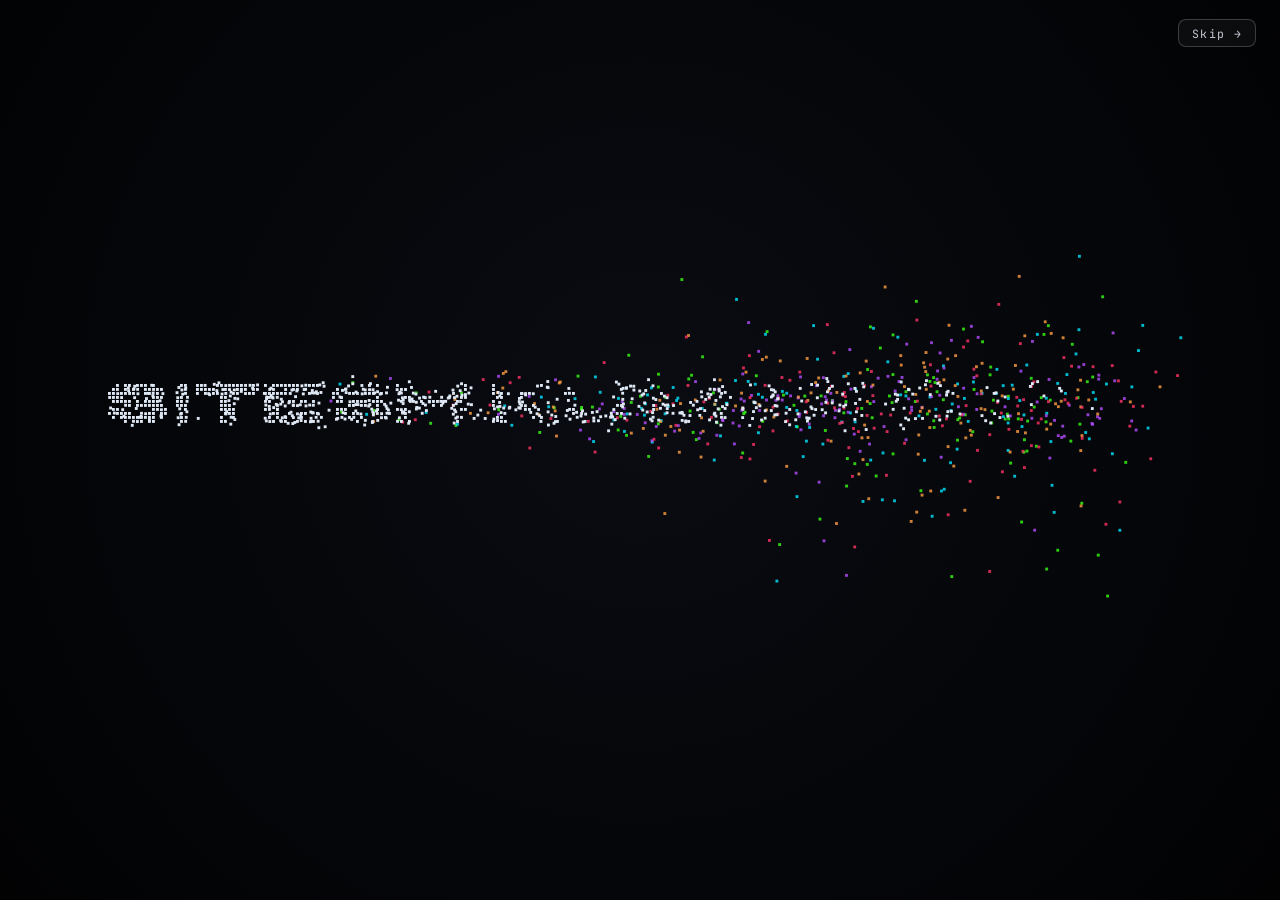
==== commit d79728da: "Light/dark theme, circadian switch, card micro-graphics, clock fix - Themes: OLED Black (default) an" ====
--- a/index.html
+++ b/index.html
@@ -35,7 +35,16 @@
 
   <link rel="icon" href="data:image/svg+xml,<svg xmlns='http://www.w3.org/2000/svg' viewBox='0 0 100 100'><text y='.9em' font-size='90'>⚗</text></svg>" />
   <link rel="manifest" href="manifest.json" />
-  <meta name="theme-color" content="#05060c" />
+  <meta name="theme-color" content="#000000" />
+  <!-- Theme: set before the stylesheet paints so there is never a flash of the wrong theme -->
+  <script>
+    (function () {
+      var t = "dark";
+      try { if (localStorage.getItem("theme") === "light") t = "light"; } catch (e) {}
+      document.documentElement.setAttribute("data-theme", t);
+      if (t === "light") document.querySelector('meta[name="theme-color"]').setAttribute("content", "#f3f6fb");
+    })();
+  </script>
   <meta name="apple-mobile-web-app-capable" content="yes" />
   <meta name="mobile-web-app-capable" content="yes" />
   <meta name="apple-mobile-web-app-status-bar-style" content="black" />
@@ -63,7 +72,6 @@
   <!-- Bioluminescent glow: soft colour clouds drifting behind the molecule canvas -->
   <div class="biolum" aria-hidden="true"><span></span><span></span><span></span></div>
   <canvas id="dna-bg" aria-hidden="true"></canvas>
-  <canvas id="bio-cursor" aria-hidden="true"></canvas>
   <div class="screen-overlay" aria-hidden="true"></div>
 
   <!-- Centrifuge loading overlay (once per session) -->
@@ -161,6 +169,9 @@
       </nav>
       <div class="header-right">
         <span class="brand-mark">AI BIODESIGNER</span>
+        <button type="button" class="theme-toggle" aria-label="Switch to light theme" title="Switch theme">
+          <svg viewBox="0 0 24 24" aria-hidden="true"><path d="M2.5 12a9.5 9.5 0 0 0 19 0z" fill="currentColor" opacity=".18"/><circle cx="12" cy="12" r="9.5" fill="none" stroke="currentColor" stroke-width="1.5"/><path d="M12 2.5v1.8M12 19.7v1.8M2.5 12h1.8M19.7 12h1.8" stroke="currentColor" stroke-width="1.3" stroke-linecap="round"/><g class="hand"><path d="M12 12V5.6" stroke="currentColor" stroke-width="1.8" stroke-linecap="round"/><circle class="tip" cx="12" cy="5" r="1.7" fill="currentColor" stroke="currentColor" stroke-width="1.2"/></g><circle cx="12" cy="12" r="1.3" fill="currentColor"/></svg>
+        </button>
         <div class="social-icons" aria-label="Social links">
           <a href="https://www.linkedin.com/in/d-sitesh" target="_blank" rel="noopener" class="social-icon" aria-label="LinkedIn" title="LinkedIn">
             <svg width="16" height="16" viewBox="0 0 24 24" fill="currentColor" aria-hidden="true"><path d="M20.447 20.452h-3.554v-5.569c0-1.328-.027-3.037-1.852-3.037-1.853 0-2.136 1.445-2.136 2.939v5.667H9.351V9h3.414v1.561h.046c.477-.9 1.637-1.85 3.37-1.85 3.601 0 4.267 2.37 4.267 5.455v6.286zM5.337 7.433a2.062 2.062 0 0 1-2.063-2.065 2.064 2.064 0 1 1 2.063 2.065zm1.782 13.019H3.555V9h3.564v11.452zM22.225 0H1.771C.792 0 0 .774 0 1.729v20.542C0 23.227.792 24 1.771 24h20.451C23.2 24 24 23.227 24 22.271V1.729C24 .774 23.2 0 22.222 0h.003z"/></svg>
@@ -190,6 +201,7 @@
         <button type="button" class="mol-inner mol-trigger" aria-label="About details">
           <h2>About</h2>
           <p class="overview">GDP/ALCOA++ · macromolecular assays · science communication</p>
+          <svg class="mol-viz seq" viewBox="0 0 84 14" preserveAspectRatio="none" aria-hidden="true"><rect style="--i:0" class="base-a" x="0" y="3" width="1.7" height="11" rx=".6"/><rect style="--i:1" class="base-t" x="4" y="3" width="1.7" height="11" rx=".6"/><rect style="--i:2" class="base-g" x="8" y="0" width="1.7" height="14" rx=".6"/><rect style="--i:3" class="base-a" x="12" y="3" width="1.7" height="11" rx=".6"/><rect style="--i:4" class="base-g" x="16" y="0" width="1.7" height="14" rx=".6"/><rect style="--i:5" class="base-c" x="20" y="0" width="1.7" height="14" rx=".6"/><rect style="--i:6" class="base-a" x="24" y="3" width="1.7" height="11" rx=".6"/><rect style="--i:7" class="base-t" x="28" y="3" width="1.7" height="11" rx=".6"/><rect style="--i:8" class="base-c" x="32" y="0" width="1.7" height="14" rx=".6"/><rect style="--i:9" class="base-a" x="36" y="3" width="1.7" height="11" rx=".6"/><rect style="--i:10" class="base-c" x="40" y="0" width="1.7" height="14" rx=".6"/><rect style="--i:11" class="base-g" x="44" y="0" width="1.7" height="14" rx=".6"/><rect style="--i:12" class="base-a" x="48" y="3" width="1.7" height="11" rx=".6"/><rect style="--i:13" class="base-g" x="52" y="0" width="1.7" height="14" rx=".6"/><rect style="--i:14" class="base-c" x="56" y="0" width="1.7" height="14" rx=".6"/><rect style="--i:15" class="base-t" x="60" y="3" width="1.7" height="11" rx=".6"/><rect style="--i:16" class="base-c" x="64" y="0" width="1.7" height="14" rx=".6"/><rect style="--i:17" class="base-a" x="68" y="3" width="1.7" height="11" rx=".6"/><rect style="--i:18" class="base-g" x="72" y="0" width="1.7" height="14" rx=".6"/><rect style="--i:19" class="base-a" x="76" y="3" width="1.7" height="11" rx=".6"/><rect style="--i:20" class="base-t" x="80" y="3" width="1.7" height="11" rx=".6"/></svg>
           <span class="tap-hint">Decode Profile →</span>
         </button>
       </div>
@@ -203,6 +215,7 @@
         <button type="button" class="mol-inner mol-trigger" aria-label="Experience details">
           <h2>Experience</h2>
           <p class="overview">Science Programming Associate / Programming PoC · Science Communicator</p>
+          <svg class="mol-viz" viewBox="0 0 84 14" preserveAspectRatio="none" aria-hidden="true"><path class="ax" d="M0 13.5H84"/><path class="ln" pathLength="1" d="M0 12.5C12 12.5 18 12 26 10S38 3 48 2.2 70 1.6 84 1.6"/><circle class="dt" cx="84" cy="1.6" r="1.1"/></svg>
           <span class="tap-hint">Catalytic Record →</span>
         </button>
       </div>
@@ -216,6 +229,7 @@
         <button type="button" class="mol-inner mol-trigger" aria-label="Skills details">
           <h2>Skills</h2>
           <p class="overview">PCR · SDS-PAGE · BLAST/PDB · PyMOL · GDP/cGMP</p>
+          <svg class="mol-viz" viewBox="0 0 84 14" preserveAspectRatio="none" aria-hidden="true"><rect class="ax" x=".5" y="2.5" width="83" height="9" rx="2"/><path class="ln" pathLength="1" d="M9 4v6M20 4v6M27 4v6M39 4v6M51 4v6M60 4v6M73 4v6"/></svg>
           <span class="tap-hint">Molecular Arsenal →</span>
         </button>
       </div>
@@ -229,6 +243,7 @@
         <button type="button" class="mol-inner mol-trigger" aria-label="Achievements details">
           <h2>Achievements</h2>
           <p class="overview">CSIR JRF AIR 153 · MicCon24 · NISER PhD finals</p>
+          <svg class="mol-viz" viewBox="0 0 84 14" preserveAspectRatio="none" aria-hidden="true"><path class="ax" d="M0 13.5H84"/><path class="ln" pathLength="1" d="M0 13H10Q13 13 14 6 15 13 18 13H28Q31 13 32 1.5 33 13 36 13H50Q53 13 54 8 55 13 58 13H68Q71 13 72 4 73 13 76 13H84"/></svg>
           <span class="tap-hint">Breakthrough Discoveries →</span>
         </button>
       </div>
@@ -267,6 +282,7 @@
         <button type="button" class="mol-inner mol-trigger" aria-label="Contact details">
           <h2>Contact</h2>
           <p class="overview">sitesh@paraminnovation.org · dsitesh2003@gmail.com · LinkedIn</p>
+          <svg class="mol-viz" viewBox="0 0 84 14" preserveAspectRatio="none" aria-hidden="true"><path class="gd" d="M0 7H84"/><path class="ln" pathLength="1" d="M0 10H30L33 10 36 1 39 13 42 11.5Q48 10 52 10H84"/></svg>
           <span class="tap-hint">Catalyze Synergy →</span>
         </button>
       </div>
@@ -282,6 +298,7 @@
         <button type="button" class="mol-inner mol-trigger" aria-label="Research details">
           <h2>Research</h2>
           <p class="overview">Remac-PET · FAST-PETase N233K · BBB·ROS·epigenetics</p>
+          <svg class="mol-viz" viewBox="0 0 84 14" preserveAspectRatio="none" aria-hidden="true"><path class="ax" d="M0 13.5H84"/><path class="gd" d="M0 1.5H84M14 13.5V7.5"/><path class="ln" pathLength="1" d="M0 13.5C4 9 9 7.6 14 7.5S40 3 84 2.2"/><circle class="dt" cx="14" cy="7.5" r="1.1"/></svg>
           <span class="tap-hint">Primary Pathway →</span>
         </button>
       </div>
@@ -296,6 +313,7 @@
         <button type="button" class="mol-inner mol-trigger" aria-label="Education details">
           <h2>Education</h2>
           <p class="overview">M.Sc. Biochem/MolBio · B.Sc. Zoology·Chem·Botany</p>
+          <svg class="mol-viz" viewBox="0 0 84 14" preserveAspectRatio="none" aria-hidden="true"><path class="ln" pathLength="1" d="M0 9H14L16 9 18 2 20 13 22 9H40L42 9 44 3 46 13 48 9H62L64 9 66 1 68 13 70 9H84"/></svg>
           <span class="tap-hint">Genetic Foundation →</span>
         </button>
       </div>
@@ -309,6 +327,7 @@
         <button type="button" class="mol-inner mol-trigger" aria-label="Ambition details">
           <h2>Ambition</h2>
           <p class="overview">Ashram-hospitals · living labs · Remac-PET thesis</p>
+          <svg class="mol-viz" viewBox="0 0 84 14" preserveAspectRatio="none" aria-hidden="true"><path class="ln" pathLength="1" d="M42 14V10M22 10H62M22 10V6M62 10V5M12 6H32M12 6V2M32 6V3M52 5H72M52 5V1.5M72 5V2.5"/><circle class="dt" cx="12" cy="2" r="1"/><circle class="dt" cx="32" cy="3" r="1"/><circle class="dt" cx="52" cy="1.5" r="1.2"/><circle class="dt" cx="72" cy="2.5" r="1"/></svg>
           <span class="tap-hint">Evolutionary Vector →</span>
         </button>
       </div>
@@ -323,6 +342,7 @@
         <button type="button" class="mol-inner mol-trigger" aria-label="Beyond bench details">
           <h2>Beyond Bench</h2>
           <p class="overview">Experimentation · narrative science · athletics · media</p>
+          <svg class="mol-viz" viewBox="0 0 84 14" preserveAspectRatio="none" aria-hidden="true"><path class="ax" d="M10 7h3M28 7h2.5M51.5 7h2.5"/><circle class="ln" pathLength="1" cx="5" cy="7" r="3.2"/><circle class="ln" pathLength="1" cx="17" cy="7" r="2.4"/><circle class="ln" pathLength="1" cx="23" cy="7" r="2.4"/><circle class="ln" pathLength="1" cx="34" cy="7" r="1.8"/><circle class="ln" pathLength="1" cx="38.5" cy="7" r="1.8"/><circle class="ln" pathLength="1" cx="43" cy="7" r="1.8"/><circle class="ln" pathLength="1" cx="47.5" cy="7" r="1.8"/><circle class="dt" cx="57" cy="7" r="1.25"/><circle class="dt" cx="60.7" cy="7" r="1.25"/><circle class="dt" cx="64.4" cy="7" r="1.25"/><circle class="dt" cx="68.1" cy="7" r="1.25"/><circle class="dt" cx="71.8" cy="7" r="1.25"/><circle class="dt" cx="75.5" cy="7" r="1.25"/><circle class="dt" cx="79.2" cy="7" r="1.25"/><circle class="dt" cx="82.9" cy="7" r="1.25"/></svg>
           <span class="tap-hint">Phenotypic Expression →</span>
         </button>
       </div>
@@ -338,7 +358,7 @@
     <div class="foot-inner">
       <span class="foot-copy"><span class="copyright-symbol">©</span> <span class="copyright-name">SITESH KUMAR DASH</span></span>
       <div class="foot-bio-time-wrap">
-        <time id="bio-clock" class="bio-clock" datetime="">φ = — · τ_local = —:—:— · IST</time>
+        <time id="bio-clock" class="bio-clock" datetime="">φ = — · local —:—:— IST · ZT— · —</time>
         <span class="foot-rule" aria-hidden="true"></span>
       </div>
       <span class="formula"><span class="formula-reactant">Plastic</span> + <span class="formula-enzyme">PETase(N233K)</span> → <span class="formula-product">Remac-PET</span> · <span class="formula-rescue">BDNF rescue</span> <span class="lightning-glow">⚡</span></span>
--- a/styles.css
+++ b/styles.css
@@ -1872,14 +1872,12 @@
 }
 @media (prefers-reduced-motion: reduce) { #bio-cursor { display: none; } }
 
-/* Hide default cursor globally but restore pointer for interactive elements */
-body { cursor: none; }
-a, button, input, textarea, label, select { 
-  cursor: none !important; 
-}
+/* Native cursor: the site's biology lives in the layout, not on the pointer.
+   Hand on anything clickable, text cursor in fields. */
+a, button, label, select, .mol-trigger, .mol-node:not(.mol-core), .nav a, .btn-primary, .detail-close, #centri-skip { cursor: pointer; }
+input, textarea { cursor: text; }
 /* Ensure nothing blocks pointer events on interactive elements */
 .mol-trigger, .mol-node, .nav a, .btn-primary, .detail-close, #centri-skip {
-  cursor: none !important;
   pointer-events: auto !important;
 }
 
@@ -3293,3 +3291,204 @@
   .biolum span, .roles .caret { animation: none; }
   .mol-inner, .mol-trigger { transform: none; }
 }
+
+/* ══════════════════════════════════════════════════════════════════════
+   THEMES — OLED Black (default) and Lab Paper (light).
+   <html data-theme> is set before first paint by an inline script in
+   index.html. Every colour below comes from these tokens.
+   ══════════════════════════════════════════════════════════════════════ */
+:root {
+  color-scheme: dark;
+  --bg: #000000;
+  --text: #f2f4f8;
+  --soft: #c3c8d2;
+  --muted: #8a909c;
+  --line: rgba(255, 255, 255, 0.10);
+  --line-strong: rgba(255, 255, 255, 0.20);
+  --card: #111216;
+  --card-2: #08080a;
+  --header-bg: rgba(0, 0, 0, 0.84);
+  --panel-bg: #0c0d10;
+  --panel-bg-2: #060607;
+  --backdrop: rgba(0, 0, 0, 0.9);
+  --vignette: rgba(0, 0, 0, 0.55);
+  --orange: #ff9f43;
+  --card-shadow: 0 14px 34px -18px rgba(0, 0, 0, 0.9);
+  --name-grad: linear-gradient(180deg, #ffffff 0%, #e2e6ee 55%, #8dffa8 100%);
+  --canvas-filter: none;
+  --surface: linear-gradient(180deg, color-mix(in srgb, var(--card) 84%, transparent), color-mix(in srgb, var(--card-2) 84%, transparent));
+}
+:root[data-theme="light"] {
+  color-scheme: light;
+  --bg: #f3f6fb;
+  --text: #0e1729;
+  --soft: #3d4a63;
+  --muted: #66738c;
+  --line: rgba(14, 23, 41, 0.11);
+  --line-strong: rgba(14, 23, 41, 0.2);
+  --card: #ffffff;
+  --card-2: #f8fafd;
+  --header-bg: rgba(243, 246, 251, 0.86);
+  --panel-bg: #ffffff;
+  --panel-bg-2: #f5f7fb;
+  --backdrop: rgba(225, 231, 241, 0.84);
+  --vignette: rgba(222, 230, 242, 0.6);
+  --neon: #0f9d4a;
+  --neon-dim: #0b7f3b;
+  --cyan: #0088a8;
+  --purple: #7a3ee0;
+  --orange: #c4610a;
+  --danger: #d12a5c;
+  --card-shadow: 0 14px 34px -18px rgba(14, 30, 60, 0.28);
+  --name-grad: linear-gradient(180deg, #0e1729 0%, #1d3354 55%, #0f9d4a 100%);
+  /* Decorative canvases are drawn in neon; in daylight they are inked down
+     on the GPU instead of being redrawn in a second palette. */
+  --canvas-filter: brightness(0.58) saturate(1.6);
+}
+
+body { background: var(--bg); color: var(--text); }
+#dna-bg, .dna-spine, #bio-cursor { filter: var(--canvas-filter); }
+:root[data-theme="light"] .biolum { opacity: 0.55; }
+.screen-overlay { background: radial-gradient(ellipse 70% 60% at 50% 40%, transparent 0%, var(--vignette) 100%); }
+
+.top { background: var(--header-bg); }
+.top::after { background: linear-gradient(90deg, transparent 0%, color-mix(in srgb, var(--neon) 55%, transparent) 50%, transparent 100%); }
+@media (max-width: 960px) { .nav { background: var(--panel-bg); } }
+
+[data-detail="experience"], [data-detail="life"] { --acc: var(--orange); }
+.bond-peptide line { stroke: var(--orange) !important; }
+
+/* Cards: slightly see-through at rest … */
+.mol-inner, .mol-trigger { background: var(--surface); box-shadow: inset 0 1px 0 rgba(255, 255, 255, 0.04), var(--card-shadow); }
+.shape-porphyrin .mol-inner { background: linear-gradient(180deg, color-mix(in srgb, var(--card) 86%, transparent), color-mix(in srgb, var(--card-2) 86%, transparent)); }
+/* … frosted glass under the mouse (one card at a time, so it stays smooth) */
+@media (hover: hover) and (pointer: fine) {
+  .mol-node:hover .mol-inner,
+  [data-detail]:hover .mol-inner {
+    background: linear-gradient(180deg, color-mix(in srgb, var(--card) 58%, transparent), color-mix(in srgb, var(--card-2) 58%, transparent));
+    -webkit-backdrop-filter: blur(8px) saturate(1.4);
+    backdrop-filter: blur(8px) saturate(1.4);
+  }
+}
+
+.mol-name, .glitch-name { background: var(--name-grad); -webkit-background-clip: text; background-clip: text; }
+.core-headshot {
+  box-shadow:
+    0 0 0 2px color-mix(in srgb, var(--neon) 85%, transparent),
+    0 0 0 7px color-mix(in srgb, var(--neon) 8%, transparent),
+    0 16px 36px -10px color-mix(in srgb, var(--neon) 35%, transparent);
+}
+.formula-reactant { color: var(--cyan); }
+.formula-enzyme { color: var(--orange); }
+.formula-product { color: var(--purple); }
+.formula-rescue, .lightning-glow { color: var(--neon); }
+
+/* Panels */
+.detail-panel { background: linear-gradient(180deg, var(--panel-bg) 0%, var(--panel-bg-2) 100%); }
+.detail-backdrop { background: var(--backdrop); }
+:root[data-theme="light"] .detail-panel { box-shadow: 0 40px 90px -30px rgba(14, 30, 60, 0.35); }
+:root[data-theme="light"] .detail-panel * { text-shadow: none !important; }
+:root[data-theme="light"] .contact-form input,
+:root[data-theme="light"] .contact-form textarea { background: var(--panel-bg-2); color: var(--text); border-color: var(--line-strong); }
+:root[data-theme="light"] .remac-pathway,
+:root[data-theme="light"] .pathway-detail,
+:root[data-theme="light"] .contact-success { background: var(--panel-bg-2); }
+/* Charts drawn in neon get inked down; "instrument screens" (gel, ECG,
+   growth, bell) stay dark like real monitors on a white bench. */
+:root[data-theme="light"] .detail-panel canvas { filter: var(--canvas-filter); }
+:root[data-theme="light"] #sds-canvas,
+:root[data-theme="light"] #growth-canvas,
+:root[data-theme="light"] #eduEcgCanvas,
+:root[data-theme="light"] #bell-canvas { filter: none; background: #0b1220; border-radius: 8px; }
+/* Panel text that was hard-coded near-white for dark backgrounds */
+:root[data-theme="light"] .objective p,
+:root[data-theme="light"] .edu-info-body { color: var(--soft); }
+:root[data-theme="light"] .plasmid-nav a { color: var(--soft); }
+:root[data-theme="light"] .plasmid-caption,
+:root[data-theme="light"] .edu-info-meta,
+:root[data-theme="light"] .edu-comp-heading,
+:root[data-theme="light"] .edu-comp-head,
+:root[data-theme="light"] .contact-form textarea::placeholder,
+:root[data-theme="light"] .contact-form input::placeholder { color: var(--muted); }
+:root[data-theme="light"] .edu-info-box.visible { background: var(--panel-bg-2); }
+/* Colours written inline in the panel templates, remapped for daylight */
+:root[data-theme="light"] #detail-content [style*="color: #39ff14"], :root[data-theme="light"] #detail-content [style*="color:#39ff14"] { color: var(--neon) !important; }
+:root[data-theme="light"] #detail-content [style*="color: #00e5ff"], :root[data-theme="light"] #detail-content [style*="color:#00e5ff"], :root[data-theme="light"] #detail-content [style*="color: rgba(0, 229, 255"] { color: var(--cyan) !important; }
+:root[data-theme="light"] #detail-content [style*="color: #ff9f43"], :root[data-theme="light"] #detail-content [style*="color:#ff9f43"], :root[data-theme="light"] #detail-content [style*="color:#EF9F27"] { color: var(--orange) !important; }
+:root[data-theme="light"] #detail-content [style*="color: #b44dff"], :root[data-theme="light"] #detail-content [style*="color:#b44dff"] { color: var(--purple) !important; }
+:root[data-theme="light"] #detail-content [style*="color:#ff3366"] { color: var(--danger) !important; }
+:root[data-theme="light"] #detail-content [style*="color:rgba(238,242,255"], :root[data-theme="light"] #detail-content [style*="color: #a0a8c0"] { color: var(--muted) !important; }
+:root[data-theme="light"] #detail-content [style*="color: rgba(220,228,255"] { color: var(--soft) !important; }
+
+/* ── Theme switch: circadian dial (ZT6 midday ↔ ZT18 midnight) ── */
+.theme-toggle {
+  display: inline-grid;
+  place-items: center;
+  width: 34px;
+  height: 34px;
+  padding: 0;
+  border-radius: 10px;
+  border: 1px solid var(--line-strong);
+  background: color-mix(in srgb, var(--text) 4%, transparent);
+  color: var(--text);
+  cursor: pointer;
+  transition: background 0.2s, border-color 0.2s, translate 0.45s var(--ease-out);
+}
+.theme-toggle:hover { background: color-mix(in srgb, var(--text) 9%, transparent); border-color: color-mix(in srgb, var(--neon) 50%, transparent); }
+.theme-toggle:focus-visible { outline: 2px solid var(--neon); outline-offset: 2px; }
+.theme-toggle svg { width: 20px; height: 20px; overflow: visible; }
+.theme-toggle .hand { transform-origin: 12px 12px; transition: transform 0.7s var(--ease-out); }
+:root[data-theme="dark"] .theme-toggle .hand,
+:root:not([data-theme]) .theme-toggle .hand { transform: rotate(180deg); }
+.theme-toggle .tip { transition: fill-opacity 0.4s; }
+:root:not([data-theme="light"]) .theme-toggle .tip { fill-opacity: 0; }
+
+/* Cell-spread reveal: the browser snapshots old and new page; we animate
+   the new one's clip-path (see script.js). Turn off the default crossfade. */
+::view-transition-old(root),
+::view-transition-new(root) { animation: none; mix-blend-mode: normal; }
+/* Start the incoming theme fully clipped at the switch, so no frame ever shows
+   it whole before the membrane animation begins (that was the "blink"). */
+::view-transition-new(root) { z-index: 2; clip-path: circle(0px at var(--vt-x, 100%) var(--vt-y, 0px)); }
+
+/* ── Card micro-graphics: one honest data line per section ── */
+.mol-viz { display: block; width: 74%; max-width: 190px; height: 18px; margin: 0.35rem auto 0.1rem; overflow: visible; color: var(--acc); }
+.mol-viz .ax { stroke: var(--line-strong); stroke-width: 1; fill: none; vector-effect: non-scaling-stroke; }
+.mol-viz .gd { stroke: currentColor; stroke-width: 1; fill: none; opacity: 0.45; stroke-dasharray: 2 2; vector-effect: non-scaling-stroke; }
+.mol-viz .ln { stroke: currentColor; stroke-width: 1.3; fill: none; stroke-linecap: round; stroke-linejoin: round; stroke-dasharray: 1; stroke-dashoffset: 0; }
+.mol-viz .dt { fill: currentColor; }
+.mol-viz.seq { height: 14px; width: 66%; }
+.mol-viz.seq rect { opacity: 0.85; transform-box: fill-box; transform-origin: bottom; }
+.mol-viz .base-a { fill: var(--neon); }
+.mol-viz .base-c { fill: var(--cyan); }
+.mol-viz .base-g { fill: var(--orange); }
+.mol-viz .base-t { fill: var(--purple); }
+@media (hover: hover) {
+  .mol-node:hover .mol-viz .ln { animation: viz-draw 0.9s var(--ease-out) both; }
+  .mol-node:hover .mol-viz.seq rect { animation: viz-read 0.6s var(--ease-out) both; animation-delay: calc(var(--i) * 18ms); }
+}
+@keyframes viz-draw { from { stroke-dashoffset: 1; } to { stroke-dashoffset: 0; } }
+@keyframes viz-read { from { transform: scaleY(0.15); opacity: 0.3; } to { transform: none; opacity: 0.85; } }
+/* The micro-graphics add a line to every card: tighten desktop spacing so the
+   one-screen layout still fits at common laptop heights. */
+@media (min-width: 961px) {
+  .mol-inner, .mol-trigger { padding-top: 0.85rem; padding-bottom: 0.85rem; min-height: 0; }
+  .mol-viz { height: 14px; margin: 0.25rem auto 0; }
+  .mol-viz.seq { height: 11px; }
+  .tap-hint, [data-detail] .tap-hint { margin-top: 0.3rem; }
+  .mol-inner h2 { margin-bottom: 0.35rem; }
+  .overview { margin-bottom: 0.2rem; }
+}
+@media (max-height: 860px) and (min-width: 961px) {
+  .mol-viz { height: 11px; margin-top: 0.15rem; }
+  .mol-viz.seq { height: 9px; }
+  .mol-inner, .mol-trigger { padding-top: 0.6rem; padding-bottom: 0.6rem; }
+  .mol-left, .mol-right, .mol-col { gap: 0.45rem; }
+  .overview { font-size: 0.74rem; line-height: 1.45; }
+  .core-headshot { width: 76px; height: 76px; }
+}
+
+@media (prefers-reduced-motion: reduce) {
+  .theme-toggle .hand { transition: none; }
+  .mol-node:hover .mol-viz .ln, .mol-node:hover .mol-viz.seq rect { animation: none; }
+}
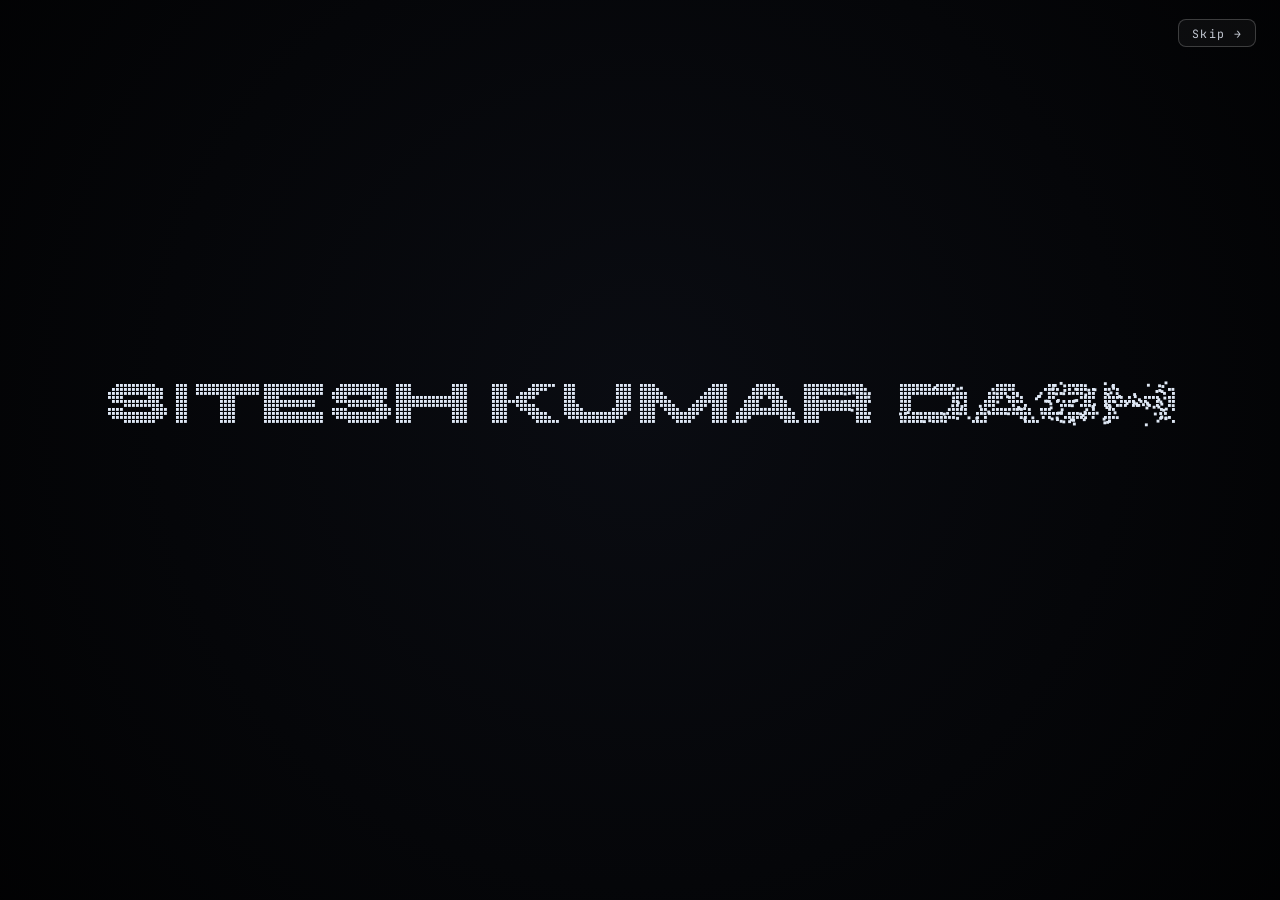
==== commit 710906be: "Genome map: drop the SKD monogram and all glows Plain plasmid-map hub label (map name + section coun" ====
--- a/index.html
+++ b/index.html
@@ -380,7 +380,7 @@
     <div class="plasmid-wrap">
       <canvas id="plasmid-canvas" role="img" aria-label="Genome map of this site. Each feature is a section — use the links below to open one."></canvas>
       <div id="plasmid-tip" class="plasmid-tip" aria-hidden="true"></div>
-      <p class="plasmid-caption">pSKD&nbsp;·&nbsp;9 features&nbsp;·&nbsp;hover an arc, click to decode</p>
+      <p class="plasmid-caption">Hover a section to preview&nbsp;·&nbsp;click to open</p>
     </div>
     <nav class="plasmid-nav" aria-label="Site sections">
       <a href="#research" data-detail="research">Research</a>
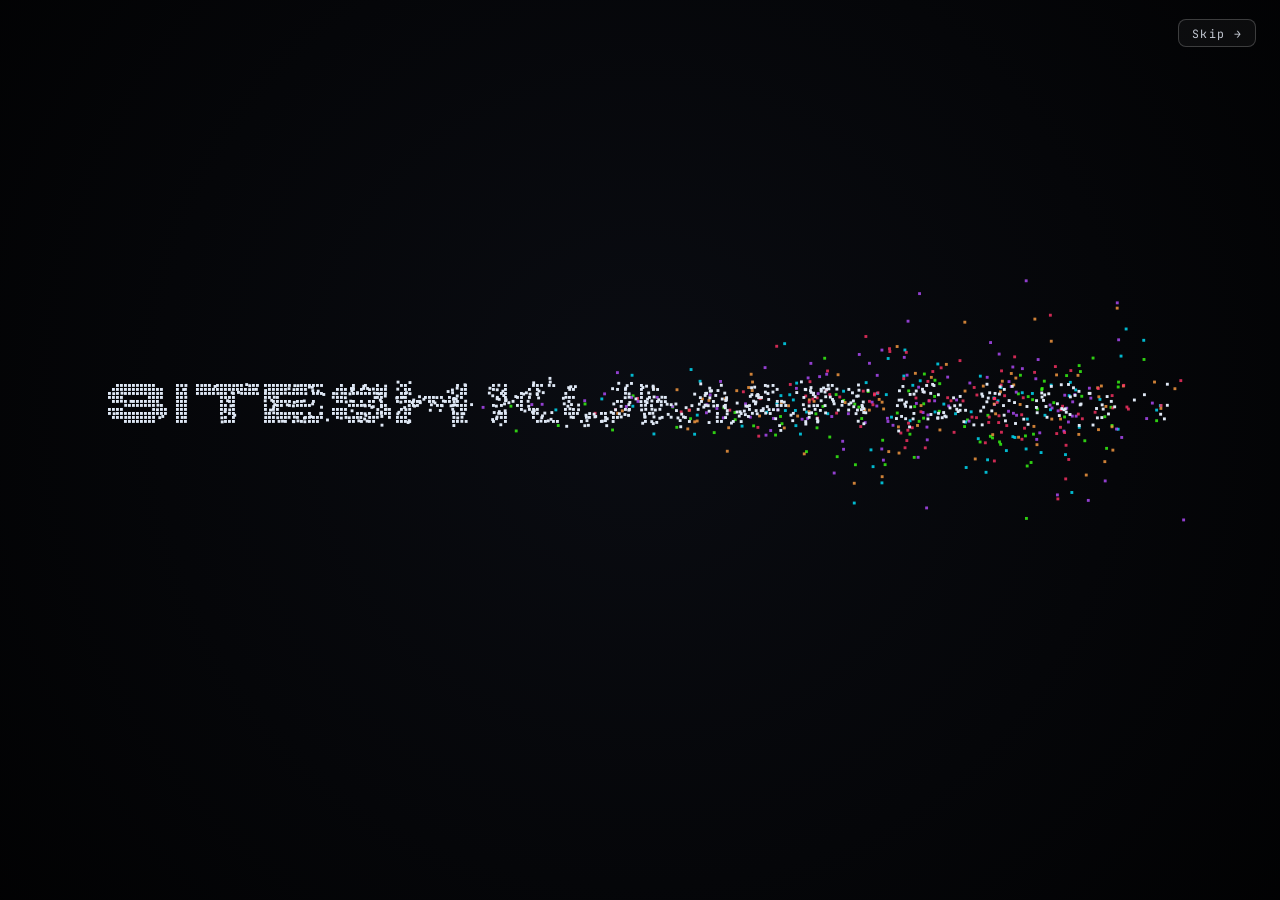
==== commit cfb1f168: "Steady panel opening, light-mode panel charts, pSKD plasmid map - Panels open with a clip-path revea" ====
--- a/index.html
+++ b/index.html
@@ -380,7 +380,7 @@
     <div class="plasmid-wrap">
       <canvas id="plasmid-canvas" role="img" aria-label="Genome map of this site. Each feature is a section — use the links below to open one."></canvas>
       <div id="plasmid-tip" class="plasmid-tip" aria-hidden="true"></div>
-      <p class="plasmid-caption">Hover a section to preview&nbsp;·&nbsp;click to open</p>
+      <p class="plasmid-caption">pSKD&nbsp;·&nbsp;hover a feature to read it&nbsp;·&nbsp;click to open its section</p>
     </div>
     <nav class="plasmid-nav" aria-label="Site sections">
       <a href="#research" data-detail="research">Research</a>
--- a/styles.css
+++ b/styles.css
@@ -2645,6 +2645,7 @@
 .detail-panel.custom-anim {
   opacity: 0;
   transition: none;
+  transform: none; /* no leftover 94% scale to snap from when the reveal starts */
 }
 
 /* ══════════════════════════════════════════════════════════════════════
@@ -3385,6 +3386,10 @@
 
 /* Panels */
 .detail-panel { background: linear-gradient(180deg, var(--panel-bg) 0%, var(--panel-bg-2) 100%); }
+/* Anchor panels to the top: when their charts finish loading and the content
+   grows, a centred panel re-centred and jumped upward. Now it grows down. */
+.detail-screen { align-items: flex-start; padding-top: max(1rem, 6vh); }
+@media (max-width: 600px) { .detail-screen { padding-top: max(0.5rem, 4vh); } }
 .detail-backdrop { background: var(--backdrop); }
 :root[data-theme="light"] .detail-panel { box-shadow: 0 40px 90px -30px rgba(14, 30, 60, 0.35); }
 :root[data-theme="light"] .detail-panel * { text-shadow: none !important; }
@@ -3393,13 +3398,16 @@
 :root[data-theme="light"] .remac-pathway,
 :root[data-theme="light"] .pathway-detail,
 :root[data-theme="light"] .contact-success { background: var(--panel-bg-2); }
-/* Charts drawn in neon get inked down; "instrument screens" (gel, ECG,
-   growth, bell) stay dark like real monitors on a white bench. */
-:root[data-theme="light"] .detail-panel canvas { filter: var(--canvas-filter); }
-:root[data-theme="light"] #sds-canvas,
-:root[data-theme="light"] #growth-canvas,
-:root[data-theme="light"] #eduEcgCanvas,
-:root[data-theme="light"] #bell-canvas { filter: none; background: #0b1220; border-radius: 8px; }
+/* Panel charts and the Remac-PET pathway diagram are drawn for a dark
+   background (many paint their own dark fill). In daylight they are inverted
+   and the hue turned back 180°: dark grounds become light, white labels
+   become ink, and each neon line becomes a deeper shade of the same colour.
+   One GPU filter per chart; nothing is redrawn. */
+:root[data-theme="light"] .detail-panel canvas,
+:root[data-theme="light"] .remac-pathway svg { filter: invert(1) hue-rotate(180deg); }
+/* The genome map draws its own Lab Paper palette (inverting turned its
+   purples and pinks pale) */
+:root[data-theme="light"] #plasmid-canvas { filter: none; }
 /* Panel text that was hard-coded near-white for dark backgrounds */
 :root[data-theme="light"] .objective p,
 :root[data-theme="light"] .edu-info-body { color: var(--soft); }
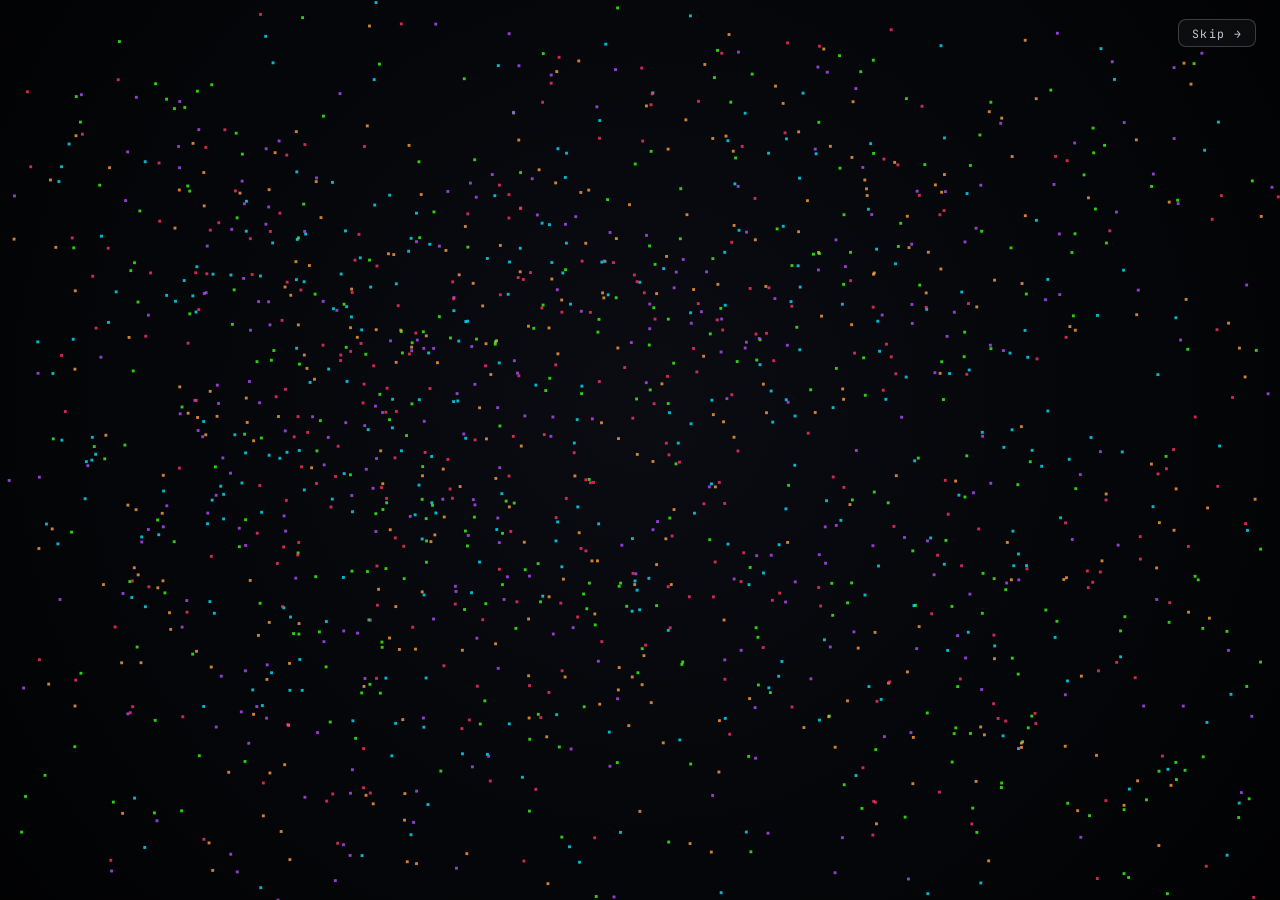
==== commit 5df8de0e: "Remove glow from all charts Every non-zero canvas shadowBlur (the neon glow) is set to 0: the ECG mi" ====
--- a/index.html
+++ b/index.html
@@ -899,7 +899,7 @@
         ctx.lineJoin    = 'round';
         ctx.lineCap     = 'round';
         ctx.shadowColor = col;
-        ctx.shadowBlur  = 10;
+        ctx.shadowBlur  = 0 /* no glow */;
         ctx.beginPath();
         ctx.moveTo(pts[i].x, pts[i].y);
         ctx.lineTo(pts[i+1].x, pts[i+1].y);
@@ -915,7 +915,7 @@
         ctx.lineJoin    = 'round';
         ctx.lineCap     = 'round';
         ctx.shadowColor = col;
-        ctx.shadowBlur  = 10;
+        ctx.shadowBlur  = 0 /* no glow */;
         ctx.beginPath();
         ctx.moveTo(pts[di].x, pts[di].y);
         ctx.lineTo(end.x, end.y);
@@ -924,7 +924,7 @@
 
         // Moving glow dot
         ctx.save();
-        ctx.fillStyle  = col; ctx.shadowColor = col; ctx.shadowBlur = 20;
+        ctx.fillStyle  = col; ctx.shadowColor = col; ctx.shadowBlur = 0 /* no glow */;
         ctx.beginPath(); ctx.arc(end.x, end.y, 5, 0, Math.PI*2); ctx.fill();
         ctx.restore();
       }
@@ -942,7 +942,7 @@
         // Peak dot
         ctx.save();
         ctx.fillStyle   = col; ctx.shadowColor = col;
-        ctx.shadowBlur  = isHov ? 22 : 14;
+        ctx.shadowBlur  = 0 /* no glow */;
         ctx.globalAlpha = isHov ? 1 : 0.9;
         ctx.beginPath(); ctx.arc(m._cx, m._base - m._sh, isHov ? 6.5 : 5, 0, Math.PI*2); ctx.fill();
         ctx.restore();
@@ -953,7 +953,7 @@
         ctx.font        = `${isHov ? 700 : 600} ${fsz}px "JetBrains Mono",monospace`;
         ctx.fillStyle   = col;
         ctx.shadowColor = col;
-        ctx.shadowBlur  = isHov ? 18 : 11; /* uniform glow for every milestone */
+        ctx.shadowBlur  = 0 /* no glow */; /* uniform glow for every milestone */
         const topY = m._base - m._sh - (isHov ? 26 : 24);
         ctx.fillText(m.label, m._cx, topY);
         ctx.restore();
@@ -990,7 +990,7 @@
         if (cursorOn) {
           const lastCol = MILESTONES[MILESTONES.length-1].color;
           ctx.save();
-          ctx.fillStyle = lastCol; ctx.shadowColor = lastCol; ctx.shadowBlur = 20;
+          ctx.fillStyle = lastCol; ctx.shadowColor = lastCol; ctx.shadowBlur = 0 /* no glow */;
           ctx.beginPath(); ctx.arc(pts[pts.length-1].x + 8, BASE, 4, 0, Math.PI*2); ctx.fill();
           ctx.restore();
         }
--- a/styles.css
+++ b/styles.css
@@ -3350,6 +3350,22 @@
 body { background: var(--bg); color: var(--text); }
 #dna-bg, .dna-spine, #bio-cursor { filter: var(--canvas-filter); }
 :root[data-theme="light"] .biolum { opacity: 0.55; }
+
+/* Light mode: white cards at 84% hid the DNA helix and the molecule network.
+   Let the biology show through (text stays dark ink, so it reads fine). */
+:root[data-theme="light"] {
+  --surface: linear-gradient(180deg, color-mix(in srgb, var(--card) 62%, transparent), color-mix(in srgb, var(--card-2) 62%, transparent));
+}
+:root[data-theme="light"] .dna-spine { opacity: 0.8; }
+:root[data-theme="light"] .shape-porphyrin .mol-inner {
+  background: linear-gradient(180deg, color-mix(in srgb, var(--card) 56%, transparent), color-mix(in srgb, var(--card-2) 56%, transparent));
+}
+@media (hover: hover) and (pointer: fine) {
+  :root[data-theme="light"] .mol-node:hover .mol-inner,
+  :root[data-theme="light"] [data-detail]:hover .mol-inner {
+    background: linear-gradient(180deg, color-mix(in srgb, var(--card) 48%, transparent), color-mix(in srgb, var(--card-2) 48%, transparent));
+  }
+}
 .screen-overlay { background: radial-gradient(ellipse 70% 60% at 50% 40%, transparent 0%, var(--vignette) 100%); }
 
 .top { background: var(--header-bg); }
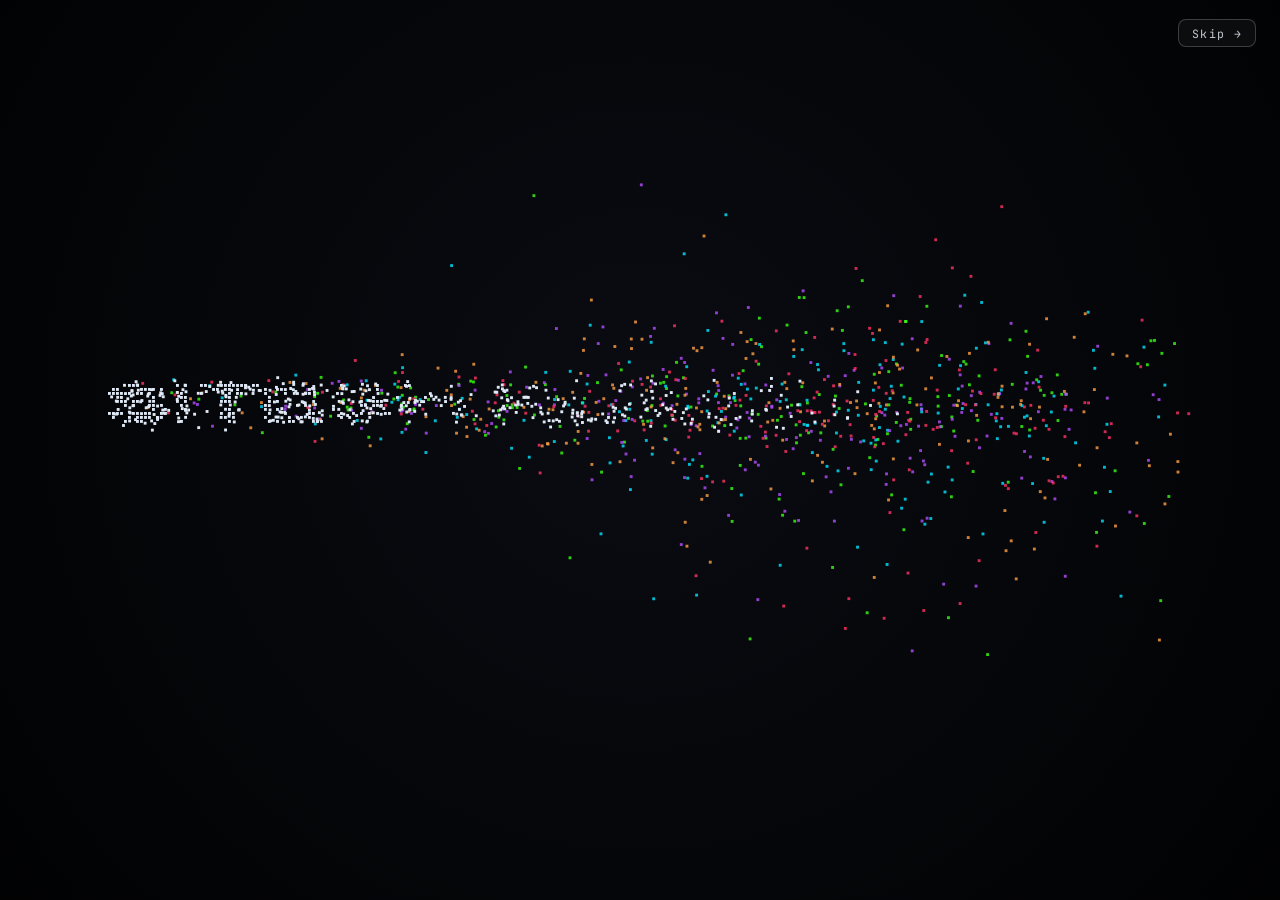
==== commit 4023e49d: "Deep ECG colours, one-line panel titles, clean card line breaks - ECG draws its own Lab Paper palett" ====
--- a/index.html
+++ b/index.html
@@ -200,7 +200,7 @@
         </svg>
         <button type="button" class="mol-inner mol-trigger" aria-label="About details">
           <h2>About</h2>
-          <p class="overview">GDP/ALCOA++ · macromolecular assays · science communication</p>
+          <p class="overview"><span>GDP/ALCOA++&nbsp;·</span> <span>macromolecular assays&nbsp;·</span> <span>science communication</span></p>
           <svg class="mol-viz seq" viewBox="0 0 84 14" preserveAspectRatio="none" aria-hidden="true"><rect style="--i:0" class="base-a" x="0" y="3" width="1.7" height="11" rx=".6"/><rect style="--i:1" class="base-t" x="4" y="3" width="1.7" height="11" rx=".6"/><rect style="--i:2" class="base-g" x="8" y="0" width="1.7" height="14" rx=".6"/><rect style="--i:3" class="base-a" x="12" y="3" width="1.7" height="11" rx=".6"/><rect style="--i:4" class="base-g" x="16" y="0" width="1.7" height="14" rx=".6"/><rect style="--i:5" class="base-c" x="20" y="0" width="1.7" height="14" rx=".6"/><rect style="--i:6" class="base-a" x="24" y="3" width="1.7" height="11" rx=".6"/><rect style="--i:7" class="base-t" x="28" y="3" width="1.7" height="11" rx=".6"/><rect style="--i:8" class="base-c" x="32" y="0" width="1.7" height="14" rx=".6"/><rect style="--i:9" class="base-a" x="36" y="3" width="1.7" height="11" rx=".6"/><rect style="--i:10" class="base-c" x="40" y="0" width="1.7" height="14" rx=".6"/><rect style="--i:11" class="base-g" x="44" y="0" width="1.7" height="14" rx=".6"/><rect style="--i:12" class="base-a" x="48" y="3" width="1.7" height="11" rx=".6"/><rect style="--i:13" class="base-g" x="52" y="0" width="1.7" height="14" rx=".6"/><rect style="--i:14" class="base-c" x="56" y="0" width="1.7" height="14" rx=".6"/><rect style="--i:15" class="base-t" x="60" y="3" width="1.7" height="11" rx=".6"/><rect style="--i:16" class="base-c" x="64" y="0" width="1.7" height="14" rx=".6"/><rect style="--i:17" class="base-a" x="68" y="3" width="1.7" height="11" rx=".6"/><rect style="--i:18" class="base-g" x="72" y="0" width="1.7" height="14" rx=".6"/><rect style="--i:19" class="base-a" x="76" y="3" width="1.7" height="11" rx=".6"/><rect style="--i:20" class="base-t" x="80" y="3" width="1.7" height="11" rx=".6"/></svg>
           <span class="tap-hint">Decode Profile →</span>
         </button>
@@ -214,7 +214,7 @@
         </svg>
         <button type="button" class="mol-inner mol-trigger" aria-label="Experience details">
           <h2>Experience</h2>
-          <p class="overview">Science Programming Associate / Programming PoC · Science Communicator</p>
+          <p class="overview"><span>Science Programming Associate / Programming PoC&nbsp;·</span> <span>Science Communicator</span></p>
           <svg class="mol-viz" viewBox="0 0 84 14" preserveAspectRatio="none" aria-hidden="true"><path class="ax" d="M0 13.5H84"/><path class="ln" pathLength="1" d="M0 12.5C12 12.5 18 12 26 10S38 3 48 2.2 70 1.6 84 1.6"/><circle class="dt" cx="84" cy="1.6" r="1.1"/></svg>
           <span class="tap-hint">Catalytic Record →</span>
         </button>
@@ -228,7 +228,7 @@
         </svg>
         <button type="button" class="mol-inner mol-trigger" aria-label="Skills details">
           <h2>Skills</h2>
-          <p class="overview">PCR · SDS-PAGE · BLAST/PDB · PyMOL · GDP/cGMP</p>
+          <p class="overview"><span>PCR&nbsp;·</span> <span>SDS-PAGE&nbsp;·</span> <span>BLAST/PDB&nbsp;·</span> <span>PyMOL&nbsp;·</span> <span>GDP/cGMP</span></p>
           <svg class="mol-viz" viewBox="0 0 84 14" preserveAspectRatio="none" aria-hidden="true"><rect class="ax" x=".5" y="2.5" width="83" height="9" rx="2"/><path class="ln" pathLength="1" d="M9 4v6M20 4v6M27 4v6M39 4v6M51 4v6M60 4v6M73 4v6"/></svg>
           <span class="tap-hint">Molecular Arsenal →</span>
         </button>
@@ -242,7 +242,7 @@
         </svg>
         <button type="button" class="mol-inner mol-trigger" aria-label="Achievements details">
           <h2>Achievements</h2>
-          <p class="overview">CSIR JRF AIR 153 · MicCon24 · NISER PhD finals</p>
+          <p class="overview"><span>CSIR JRF AIR 153&nbsp;·</span> <span>MicCon24&nbsp;·</span> <span>NISER PhD finals</span></p>
           <svg class="mol-viz" viewBox="0 0 84 14" preserveAspectRatio="none" aria-hidden="true"><path class="ax" d="M0 13.5H84"/><path class="ln" pathLength="1" d="M0 13H10Q13 13 14 6 15 13 18 13H28Q31 13 32 1.5 33 13 36 13H50Q53 13 54 8 55 13 58 13H68Q71 13 72 4 73 13 76 13H84"/></svg>
           <span class="tap-hint">Breakthrough Discoveries →</span>
         </button>
@@ -267,7 +267,7 @@
           <p class="badge">CSIR NET JRF · AIR 153</p>
           <h1 class="mol-name glitch-name" data-text="SITESH KUMAR DASH">SITESH KUMAR DASH</h1>
           <p class="roles"><span class="sr-only">Biochemist, Molecular Biologist, Science Communicator</span><span class="roles-typed" aria-hidden="true">Biochemist · Molecular Biologist · Science Communicator</span><span class="caret" aria-hidden="true"></span></p>
-          <p class="overview">Genomics · Wet-lab · Visitor cognition</p>
+          <p class="overview"><span>Genomics&nbsp;·</span> <span>Wet-lab&nbsp;·</span> <span>Visitor cognition</span></p>
           <span class="tap-hint">Decode Genome →</span>
         </button>
       </div>
@@ -281,7 +281,7 @@
         </svg>
         <button type="button" class="mol-inner mol-trigger" aria-label="Contact details">
           <h2>Contact</h2>
-          <p class="overview">sitesh@paraminnovation.org · dsitesh2003@gmail.com · LinkedIn</p>
+          <p class="overview"><span>sitesh@paraminnovation.org&nbsp;·</span> <span>dsitesh2003@gmail.com&nbsp;·</span> <span>LinkedIn</span></p>
           <svg class="mol-viz" viewBox="0 0 84 14" preserveAspectRatio="none" aria-hidden="true"><path class="gd" d="M0 7H84"/><path class="ln" pathLength="1" d="M0 10H30L33 10 36 1 39 13 42 11.5Q48 10 52 10H84"/></svg>
           <span class="tap-hint">Catalyze Synergy →</span>
         </button>
@@ -297,7 +297,7 @@
         </svg>
         <button type="button" class="mol-inner mol-trigger" aria-label="Research details">
           <h2>Research</h2>
-          <p class="overview">Remac-PET · FAST-PETase N233K · BBB·ROS·epigenetics</p>
+          <p class="overview"><span>Remac-PET&nbsp;·</span> <span>FAST-PETase N233K&nbsp;·</span> <span>BBB·ROS·epigenetics</span></p>
           <svg class="mol-viz" viewBox="0 0 84 14" preserveAspectRatio="none" aria-hidden="true"><path class="ax" d="M0 13.5H84"/><path class="gd" d="M0 1.5H84M14 13.5V7.5"/><path class="ln" pathLength="1" d="M0 13.5C4 9 9 7.6 14 7.5S40 3 84 2.2"/><circle class="dt" cx="14" cy="7.5" r="1.1"/></svg>
           <span class="tap-hint">Primary Pathway →</span>
         </button>
@@ -312,7 +312,7 @@
         </svg>
         <button type="button" class="mol-inner mol-trigger" aria-label="Education details">
           <h2>Education</h2>
-          <p class="overview">M.Sc. Biochem/MolBio · B.Sc. Zoology·Chem·Botany</p>
+          <p class="overview"><span>M.Sc. Biochem/MolBio&nbsp;·</span> <span>B.Sc. Zoology·Chem·Botany</span></p>
           <svg class="mol-viz" viewBox="0 0 84 14" preserveAspectRatio="none" aria-hidden="true"><path class="ln" pathLength="1" d="M0 9H14L16 9 18 2 20 13 22 9H40L42 9 44 3 46 13 48 9H62L64 9 66 1 68 13 70 9H84"/></svg>
           <span class="tap-hint">Genetic Foundation →</span>
         </button>
@@ -326,7 +326,7 @@
         </svg>
         <button type="button" class="mol-inner mol-trigger" aria-label="Ambition details">
           <h2>Ambition</h2>
-          <p class="overview">Ashram-hospitals · living labs · Remac-PET thesis</p>
+          <p class="overview"><span>Ashram-hospitals&nbsp;·</span> <span>living labs&nbsp;·</span> <span>Remac-PET thesis</span></p>
           <svg class="mol-viz" viewBox="0 0 84 14" preserveAspectRatio="none" aria-hidden="true"><path class="ln" pathLength="1" d="M42 14V10M22 10H62M22 10V6M62 10V5M12 6H32M12 6V2M32 6V3M52 5H72M52 5V1.5M72 5V2.5"/><circle class="dt" cx="12" cy="2" r="1"/><circle class="dt" cx="32" cy="3" r="1"/><circle class="dt" cx="52" cy="1.5" r="1.2"/><circle class="dt" cx="72" cy="2.5" r="1"/></svg>
           <span class="tap-hint">Evolutionary Vector →</span>
         </button>
@@ -341,7 +341,7 @@
         </svg>
         <button type="button" class="mol-inner mol-trigger" aria-label="Beyond bench details">
           <h2>Beyond Bench</h2>
-          <p class="overview">Experimentation · narrative science · athletics · media</p>
+          <p class="overview"><span>Experimentation&nbsp;·</span> <span>narrative science&nbsp;·</span> <span>athletics&nbsp;·</span> <span>media</span></p>
           <svg class="mol-viz" viewBox="0 0 84 14" preserveAspectRatio="none" aria-hidden="true"><path class="ax" d="M10 7h3M28 7h2.5M51.5 7h2.5"/><circle class="ln" pathLength="1" cx="5" cy="7" r="3.2"/><circle class="ln" pathLength="1" cx="17" cy="7" r="2.4"/><circle class="ln" pathLength="1" cx="23" cy="7" r="2.4"/><circle class="ln" pathLength="1" cx="34" cy="7" r="1.8"/><circle class="ln" pathLength="1" cx="38.5" cy="7" r="1.8"/><circle class="ln" pathLength="1" cx="43" cy="7" r="1.8"/><circle class="ln" pathLength="1" cx="47.5" cy="7" r="1.8"/><circle class="dt" cx="57" cy="7" r="1.25"/><circle class="dt" cx="60.7" cy="7" r="1.25"/><circle class="dt" cx="64.4" cy="7" r="1.25"/><circle class="dt" cx="68.1" cy="7" r="1.25"/><circle class="dt" cx="71.8" cy="7" r="1.25"/><circle class="dt" cx="75.5" cy="7" r="1.25"/><circle class="dt" cx="79.2" cy="7" r="1.25"/><circle class="dt" cx="82.9" cy="7" r="1.25"/></svg>
           <span class="tap-hint">Phenotypic Expression →</span>
         </button>
@@ -375,7 +375,7 @@
   </div>
 
   <template id="detail-core">
-    <h2 id="detail-title" class="detail-title" style="color: #39ff14; font-size: clamp(1.15rem, 5.4vw, 1.8rem); letter-spacing: -0.01em; text-transform: uppercase; margin-bottom: 0.5rem; white-space: normal; overflow-wrap: break-word;">Molecular Architect</h2>
+    <h2 id="detail-title" class="detail-title" style="color: #39ff14;">Molecular Architect</h2>
     <!-- Interactive plasmid / genome map — hover a feature, click to open that section -->
     <div class="plasmid-wrap">
       <canvas id="plasmid-canvas" role="img" aria-label="Genome map of this site. Each feature is a section — use the links below to open one."></canvas>
@@ -742,8 +742,11 @@
       },
     ];
 
-    // Each milestone colour
-    const COLOURS = MILESTONES.map(m => m.color);
+    // Milestone colour for the current theme: Lab Paper uses deep versions
+    // (deep crimson, not pink) because the neon ones wash out on white
+    const DEEP = { '#00e5ff': '#0077a8', '#ff9f43': '#b85a00', '#b44dff': '#6d28d9', '#39ff14': '#0f8a3c', '#ff3366': '#b0123f' };
+    const isLight = () => document.documentElement.getAttribute('data-theme') === 'light';
+    const COL = (c) => (isLight() ? DEEP[c] || c : c);
 
     let canvas, ctx, pts = [], BASE = 0;
     let animId = null, startTs = null;
@@ -769,8 +772,8 @@
           tooltip.textContent = m.info.title;
           tooltip.style.left = m._cx + 'px';
           tooltip.style.top  = (m._base - m._sh - 14) + 'px';
-          tooltip.style.borderColor = m.color;
-          tooltip.style.color = m.color;
+          tooltip.style.borderColor = COL(m.color);
+          tooltip.style.color = COL(m.color);
           tooltip.classList.add('visible');
           wrap.style.cursor = 'pointer';
         } else {
@@ -867,7 +870,7 @@
       // Map segment index to milestone index
       // 5 pts per milestone + 1 start + 1 end
       const mi = Math.min(Math.floor((segIdx - 1) / 5), MILESTONES.length - 1);
-      return mi >= 0 ? MILESTONES[mi].color : MILESTONES[0].color;
+      return mi >= 0 ? COL(MILESTONES[mi].color) : COL(MILESTONES[0].color);
     }
 
     function drawFrame(t) {
@@ -879,7 +882,7 @@
 
       // Grid
       ctx.save();
-      ctx.strokeStyle = 'rgba(255,255,255,0.04)';
+      ctx.strokeStyle = isLight() ? 'rgba(14,23,41,0.07)' : 'rgba(255,255,255,0.04)';
       ctx.lineWidth = 1;
       ctx.setLineDash([3, 7]);
       ctx.beginPath(); ctx.moveTo(0, BASE); ctx.lineTo(W, BASE); ctx.stroke();
@@ -934,7 +937,7 @@
       MILESTONES.forEach((m, mi) => {
         if (!m._cx || m._cx > revX + 2) return;
         const isHov = mi === hoverIdx;
-        const col   = m.color;
+        const col   = COL(m.color);
         const isTop = m.h === 4;
         const fsz   = isTop ? Math.min(11, Math.max(9, W * 0.014))
                             : Math.min(9.5, Math.max(7.5, W * 0.012));
@@ -988,7 +991,7 @@
         const now = performance.now();
         if (now - cursorTs > 520) { cursorOn = !cursorOn; cursorTs = now; }
         if (cursorOn) {
-          const lastCol = MILESTONES[MILESTONES.length-1].color;
+          const lastCol = COL(MILESTONES[MILESTONES.length-1].color);
           ctx.save();
           ctx.fillStyle = lastCol; ctx.shadowColor = lastCol; ctx.shadowBlur = 0 /* no glow */;
           ctx.beginPath(); ctx.arc(pts[pts.length-1].x + 8, BASE, 4, 0, Math.PI*2); ctx.fill();
@@ -1020,7 +1023,7 @@
       const box = document.getElementById('eduInfoBox');
       if (!box) return;
       box.innerHTML = '';
-      box.style.borderColor = m.color;
+      box.style.borderColor = COL(m.color);
 
       const h = el => (tag, cls, txt) => {
         const e = document.createElement(tag);
@@ -1031,7 +1034,7 @@
 
       const title = document.createElement('div');
       title.className = 'edu-info-title';
-      title.style.color = m.color;
+      title.style.color = COL(m.color);
       title.textContent = d.title;
 
       const meta = document.createElement('div');
@@ -1044,8 +1047,8 @@
 
       const hi = document.createElement('div');
       hi.className = 'edu-info-highlight';
-      hi.style.borderColor = m.color;
-      hi.style.color       = m.color;
+      hi.style.borderColor = COL(m.color);
+      hi.style.color       = COL(m.color);
       hi.textContent = '⭐ ' + d.highlight;
 
       const tags = document.createElement('div');
@@ -1053,8 +1056,8 @@
       d.tags.forEach(t => {
         const s = document.createElement('span');
         s.className = 'edu-tag';
-        s.style.borderColor = m.color + '66';
-        s.style.color       = m.color;
+        s.style.borderColor = COL(m.color) + '66';
+        s.style.color       = COL(m.color);
         s.textContent = t;
         tags.appendChild(s);
       });
--- a/styles.css
+++ b/styles.css
@@ -3400,6 +3400,20 @@
 .formula-product { color: var(--purple); }
 .formula-rescue, .lightning-glow { color: var(--neon); }
 
+/* Alignment: card text breaks between items, never inside "Wet-lab" or with
+   a "·" stranded at the start of a line (each separator rides with the item
+   before it; an item wider than the card can still wrap inside itself). */
+.overview > span { display: inline-block; }
+
+/* Panel titles: always one line, sized to fit beside the close button from
+   phone to desktop (longest is "Active Pathway: Remac-PET"). */
+.detail-panel .detail-title {
+  white-space: nowrap;
+  font-size: clamp(0.85rem, 3.5vw, 1.5rem);
+  letter-spacing: 0.02em;
+  line-height: 1.2;
+}
+
 /* Panels */
 .detail-panel { background: linear-gradient(180deg, var(--panel-bg) 0%, var(--panel-bg-2) 100%); }
 /* Anchor panels to the top: when their charts finish loading and the content
@@ -3423,7 +3437,8 @@
 :root[data-theme="light"] .remac-pathway svg { filter: invert(1) hue-rotate(180deg); }
 /* The genome map draws its own Lab Paper palette (inverting turned its
    purples and pinks pale) */
-:root[data-theme="light"] #plasmid-canvas { filter: none; }
+:root[data-theme="light"] #plasmid-canvas,
+:root[data-theme="light"] #eduEcgCanvas { filter: none; } /* both draw their own deep Lab Paper colours */
 /* Panel text that was hard-coded near-white for dark backgrounds */
 :root[data-theme="light"] .objective p,
 :root[data-theme="light"] .edu-info-body { color: var(--soft); }
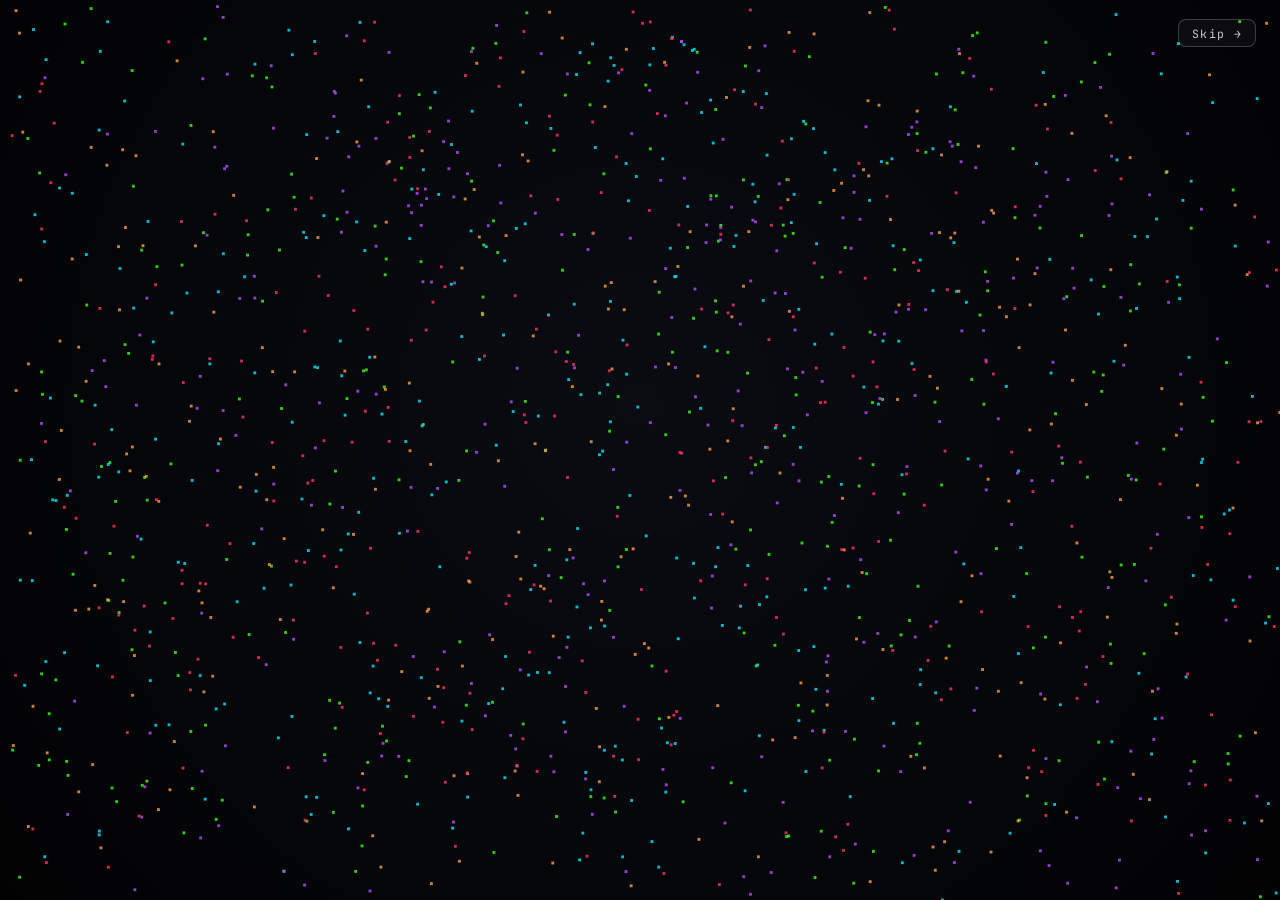
==== commit 55d31b78: "Add missing Education panel heading and fix a dash Education was the only panel opening with no titl" ====
--- a/index.html
+++ b/index.html
@@ -499,6 +499,7 @@
   </template>
 
   <template id="detail-education">
+    <h2 id="detail-title" class="detail-title" style="color: #1D9E75;">Genetic Foundation</h2>
     <div class="edu-ecg-screen" id="eduEcgScreen">
       <!-- Header bar -->
       <div class="edu-ecg-topbar">
@@ -609,7 +610,7 @@
       <canvas id="synapse-canvas" style="position:absolute; inset:0; width:100%; height:100%; pointer-events:none; opacity:0.7;"></canvas>
     </div>
     <h2 id="detail-title" class="detail-title" style="color: #00e5ff; position:relative; z-index:1;">Catalyze Exchange</h2>
-    <p class="detail-lead" style="position:relative; z-index:1;">Sustainable, science-backed societal impact-one experiment at a time.</p>
+    <p class="detail-lead" style="position:relative; z-index:1;">Sustainable, science-backed societal impact — one experiment at a time.</p>
     
     <h3>Direct Contact</h3>
     <p><strong>Work:</strong> <a href="mailto:sitesh@paraminnovation.org">sitesh@paraminnovation.org</a></p>
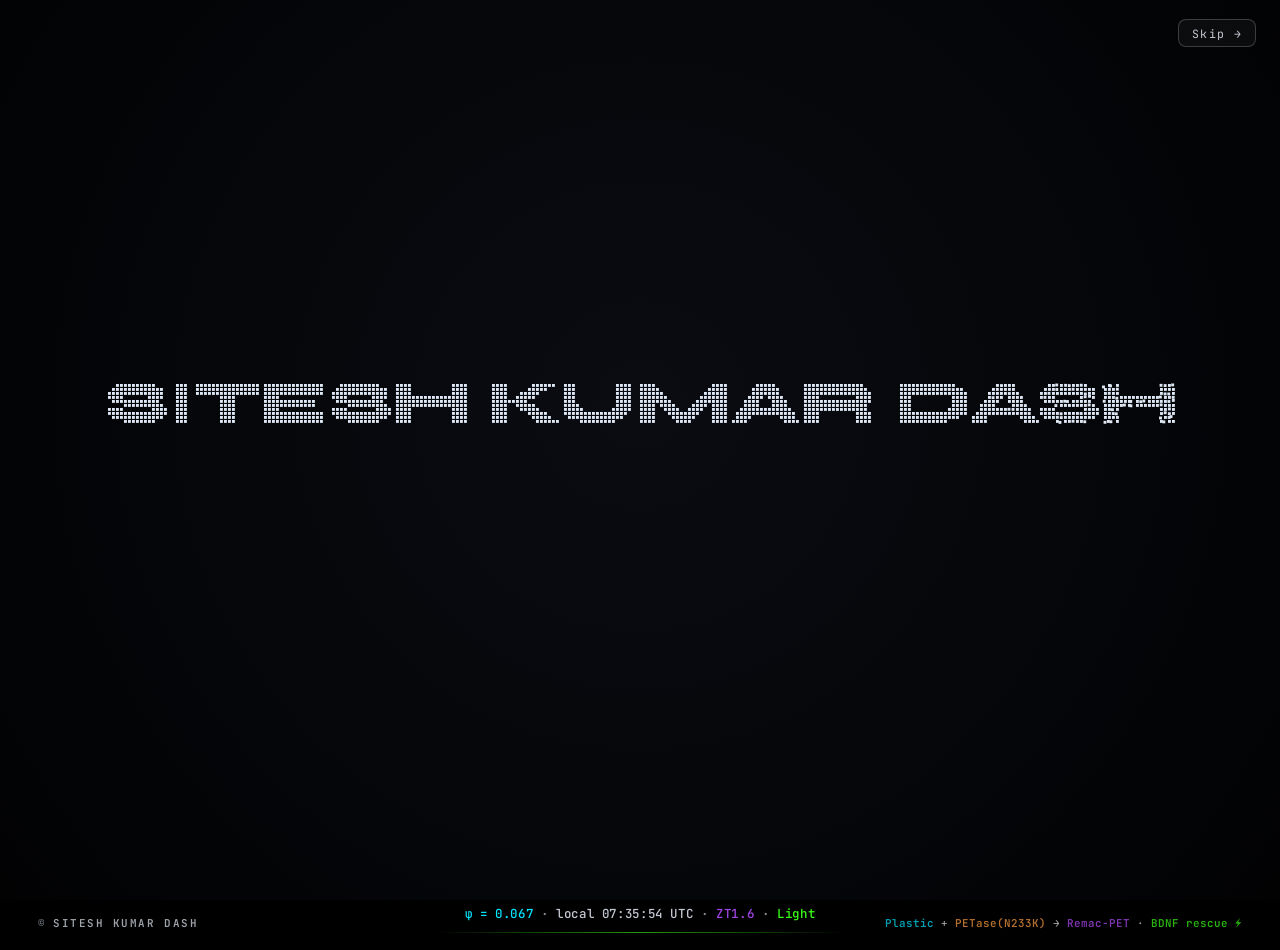
==== commit 0cb692b1: "Skills levelled honestly against the marksheet, and two real bugs Every skill claim is now checked a" ====
--- a/index.html
+++ b/index.html
@@ -166,6 +166,7 @@
         <a href="#achieve" data-detail="achieve">Awards</a>
         <a href="#life" data-detail="life">Life</a>
         <a href="#contact" data-detail="contact">Contact</a>
+        <a class="nav-cv" href="portfolio-cv.html">CV</a>
       </nav>
       <div class="header-right">
         <span class="brand-mark">AI BIODESIGNER</span>
@@ -214,7 +215,7 @@
         </svg>
         <button type="button" class="mol-inner mol-trigger" aria-label="Experience details">
           <h2>Experience</h2>
-          <p class="overview"><span>Science Programming Associate / Programming PoC&nbsp;·</span> <span>Science Communicator</span></p>
+          <p class="overview"><span>Science Programming Associate&nbsp;·</span> <span>Science Communicator Team Lead&nbsp;·</span> <span>ParSEC Whitefield</span></p>
           <svg class="mol-viz" viewBox="0 0 84 14" preserveAspectRatio="none" aria-hidden="true"><path class="ax" d="M0 13.5H84"/><path class="ln" pathLength="1" d="M0 12.5C12 12.5 18 12 26 10S38 3 48 2.2 70 1.6 84 1.6"/><circle class="dt" cx="84" cy="1.6" r="1.1"/></svg>
           <span class="tap-hint">Catalytic Record →</span>
         </button>
@@ -228,7 +229,7 @@
         </svg>
         <button type="button" class="mol-inner mol-trigger" aria-label="Skills details">
           <h2>Skills</h2>
-          <p class="overview"><span>PCR&nbsp;·</span> <span>SDS-PAGE&nbsp;·</span> <span>BLAST/PDB&nbsp;·</span> <span>PyMOL&nbsp;·</span> <span>GDP/cGMP</span></p>
+          <p class="overview"><span>PCR&nbsp;·</span> <span>Western/ELISA&nbsp;·</span> <span>BLAST/PDB&nbsp;·</span> <span>grant design&nbsp;·</span> <span>Apps Script</span></p>
           <svg class="mol-viz" viewBox="0 0 84 14" preserveAspectRatio="none" aria-hidden="true"><rect class="ax" x=".5" y="2.5" width="83" height="9" rx="2"/><path class="ln" pathLength="1" d="M9 4v6M20 4v6M27 4v6M39 4v6M51 4v6M60 4v6M73 4v6"/></svg>
           <span class="tap-hint">Molecular Arsenal →</span>
         </button>
@@ -341,7 +342,7 @@
         </svg>
         <button type="button" class="mol-inner mol-trigger" aria-label="Beyond bench details">
           <h2>Beyond Bench</h2>
-          <p class="overview"><span>Experimentation&nbsp;·</span> <span>narrative science&nbsp;·</span> <span>athletics&nbsp;·</span> <span>media</span></p>
+          <p class="overview"><span>Badminton &amp; cricket&nbsp;·</span> <span>open-world gaming&nbsp;·</span> <span>sh&#333;nen anime&nbsp;·</span> <span>new skills for fun</span></p>
           <svg class="mol-viz" viewBox="0 0 84 14" preserveAspectRatio="none" aria-hidden="true"><path class="ax" d="M10 7h3M28 7h2.5M51.5 7h2.5"/><circle class="ln" pathLength="1" cx="5" cy="7" r="3.2"/><circle class="ln" pathLength="1" cx="17" cy="7" r="2.4"/><circle class="ln" pathLength="1" cx="23" cy="7" r="2.4"/><circle class="ln" pathLength="1" cx="34" cy="7" r="1.8"/><circle class="ln" pathLength="1" cx="38.5" cy="7" r="1.8"/><circle class="ln" pathLength="1" cx="43" cy="7" r="1.8"/><circle class="ln" pathLength="1" cx="47.5" cy="7" r="1.8"/><circle class="dt" cx="57" cy="7" r="1.25"/><circle class="dt" cx="60.7" cy="7" r="1.25"/><circle class="dt" cx="64.4" cy="7" r="1.25"/><circle class="dt" cx="68.1" cy="7" r="1.25"/><circle class="dt" cx="71.8" cy="7" r="1.25"/><circle class="dt" cx="75.5" cy="7" r="1.25"/><circle class="dt" cx="79.2" cy="7" r="1.25"/><circle class="dt" cx="82.9" cy="7" r="1.25"/></svg>
           <span class="tap-hint">Phenotypic Expression →</span>
         </button>
@@ -395,7 +396,7 @@
     </nav>
     <div class="microscope-reveal">
       <p class="detail-lead" style="font-size: clamp(0.7rem, 2.5vw, 0.9rem);">Biochemist · Molecular Biologist · Science Communicator · CSIR NET JRF (AIR 153)</p>
-      <p>Science Programming Associate / Programming PoC · Param Foundation, Bengaluru · Base: Cuttack, Odisha</p>
+      <p>Science Programming Associate &amp; Science Communicator Team Lead · ParSEC Whitefield, Param Foundation, Bengaluru · Base: Cuttack, Odisha</p>
       <p>Bridging the lab bench and the gallery floor—from molecular structures to live visitor cognition. CSIR NET JRF qualified biochemist leading programming quality, pedagogy, and people at Param Foundation.</p>
       <h3>Contact</h3>
       <p><a href="mailto:dsitesh2003@gmail.com">dsitesh2003@gmail.com</a> · <a href="tel:+919566513307">+91 95665 13307</a></p>
@@ -413,7 +414,7 @@
 
   <template id="detail-about">
     <h2 id="detail-title" class="detail-title" style="color: #00e5ff;">Biochemical Profile</h2>
-    <p style="font-size:0.72rem; color:rgba(238,242,255,0.55); margin:0 0 0.4rem;">Ramachandran plot — each residue is a facet of how I work, sitting in its favoured region. Hover a point.</p>
+    <p style="font-size:0.82rem; color:rgba(238,242,255,0.86); margin:0 0 0.4rem;">Ramachandran plot — each residue is a facet of how I work, sitting in its favoured region. Hover a point.</p>
     <div class="chart-wrap">
       <canvas id="rama-canvas"></canvas>
       <div id="rama-tip" class="plasmid-tip" aria-hidden="true"></div>
@@ -421,7 +422,8 @@
     <div class="microscope-reveal">
       <div class="detail-vignette" aria-hidden="true"></div>
       <p>CSIR NET JRF qualified biochemist at the intersection of molecular science and public engagement. Rapid, independent problem-solver combining academic laboratory discipline with computational logic—reproducible molecular workflows, macromolecular analysis, and Good Documentation Practices (GDP/ALCOA++).</p>
-      <p>Now <strong>Science Programming Associate</strong> at Param Foundation (Bengaluru)—owning programming quality, pedagogy, and people; treating the science floor as a behavioural lab and the visitor as a cognitive subject. Live operation of LN₂ cryogenics, Bernoulli, total internal reflection, and cobot exhibits.</p>
+      <p>Now <strong>Science Programming Associate</strong> and <strong>Science Communicator Team Lead</strong> at ParSEC Whitefield, Param Foundation (Bengaluru)—owning programming quality, pedagogy, and people; treating the science floor as a behavioural lab and the visitor as a cognitive subject. Live operation of LN₂ cryogenics, Bernoulli, total internal reflection, and cobot exhibits.</p>
+      <p>An <strong>innovator</strong> by instinct: builds programmes a team actually enjoys running—mock tours played for real, challenge prompts, question banks, gamified floor guides—on the view that a bored communicator makes a bored visitor. Picks up new skills for the fun of it, and most of what is on this site started as curiosity rather than a brief.</p>
       <p>Committed to scientific integrity; developing the independent <strong>Remac-PET System</strong> (enzymatic PET bioremediation) and the <strong>Curves of Thought</strong> visitor-cognition study as active research lines toward a PhD.</p>
     </div>
   </template>
@@ -464,7 +466,7 @@
     </div>
 
     <h3>Degradation Kinetics</h3>
-    <p style="font-size:0.72rem; color:rgba(238,242,255,0.55); margin:0 0 0.4rem;">FAST-PETase (N233K) hydrolysis — nanoplastic clears as monomers (TPA + EG) accumulate. Hover to read concentrations.</p>
+    <p style="font-size:0.82rem; color:rgba(238,242,255,0.86); margin:0 0 0.4rem;">FAST-PETase (N233K) hydrolysis — nanoplastic clears as monomers (TPA + EG) accumulate. Hover to read concentrations.</p>
     <div class="chart-wrap">
       <canvas id="kinetics-canvas"></canvas>
       <div id="kinetics-tip" class="plasmid-tip" aria-hidden="true"></div>
@@ -473,7 +475,7 @@
 
   <template id="detail-experience">
     <h2 id="detail-title" class="detail-title" style="color: #ff9f43;">Catalytic Milestones</h2>
-    <p style="font-size:0.72rem; color:rgba(238,242,255,0.55); margin:0 0 0.4rem;">Career as a growth curve — lag → log → stationary. Hover a point for the role.</p>
+    <p style="font-size:0.82rem; color:rgba(238,242,255,0.86); margin:0 0 0.4rem;">Career as a growth curve — lag → log → stationary. Hover a point for the role.</p>
     <div class="chart-wrap">
       <canvas id="growth-canvas"></canvas>
       <div id="growth-tip" class="plasmid-tip" aria-hidden="true"></div>
@@ -481,7 +483,7 @@
     <div class="microscope-reveal">
       <div class="detail-vignette" aria-hidden="true"></div>
       <div class="detail-block">
-        <h3>Science Programming Associate / Programming PoC · Param Foundation</h3>
+        <h3>Science Programming Associate &amp; Science Communicator Team Lead · ParSEC Whitefield</h3>
         <p class="detail-meta">Bengaluru · 26 Jun 2026 – Present · ParSEC</p>
         <p>Quality &amp; pedagogy owner for the centre and people manager for the full Science Communicator team — gallery rounds, in-session observations, weekly learning sessions, biweekly mock tours, and the weekly programming schedule. Single point of contact syncing with HQ and the Event, Research, Exhibit &amp; Marketing functions. Authored the ParSEC Biotech Story Arc proposal (five-zone interactive biology gallery).</p>
       </div>
@@ -493,7 +495,7 @@
       <div class="detail-block">
         <h3>M.Sc. Graduate Researcher · Pondicherry University</h3>
         <p class="detail-meta">Oct 2023 – May 2025</p>
-        <p>Conceptualised the Remac-PET System; expression-vector engineering, ELISA &amp; Western blotting; 3D molecular modelling (PyMOL), network analysis (Cytoscape) and IC50 fitting (GraphPad Prism).</p>
+        <p>Bench work: expression-vector engineering, ELISA and Western blotting with densitometry, PCR and nucleic-acid isolation. Data synthesis and IC50 fitting in GraphPad Prism. Conceptualised the Remac-PET System as an <em>in silico</em> design — structural work in PyMOL and network mapping in Cytoscape done with AI pairing.</p>
       </div>
     </div>
   </template>
@@ -530,8 +532,8 @@
           </div>
           <div class="edu-comp-group">
             <div class="edu-comp-head">&#x2B21; Computational</div>
-            <span class="edu-tag">BLAST / ClustalW</span><span class="edu-tag">PyMOL</span>
-            <span class="edu-tag">NCBI / PDB</span><span class="edu-tag">Cytoscape</span>
+            <span class="edu-tag">BLAST / ClustalW</span><span class="edu-tag">PyMOL (AI-paired)</span>
+            <span class="edu-tag">NCBI / PDB</span><span class="edu-tag">Cytoscape (AI-paired)</span>
             <span class="edu-tag">GraphPad Prism</span><span class="edu-tag">ImageJ</span>
           </div>
           <div class="edu-comp-group">
@@ -546,17 +548,60 @@
 
   <template id="detail-skills">
     <h2 id="detail-title" class="detail-title" style="color: #b44dff;">SDS-PAGE Skills Analysis</h2>
-    <p style="font-size:0.72rem;color:rgba(238,242,255,0.55);margin:0 0 0.5rem;">Hover over a band to see skill level. Top = expert proficiency.</p>
+    <p style="font-size:0.82rem;color:rgba(238,242,255,0.86);margin:0 0 0.5rem;">Each band is a skill; the higher it sits, the stronger it is. Tap or hover any band to see whether it is hands-on, supported, design-only or theoretical — or read the full list below.</p>
     <div class="sds-gel-wrap">
       <canvas id="sds-canvas"></canvas>
     </div>
     <!-- Shared floating tooltip (outside canvas) -->
     <div id="sds-tip"></div>
     <div class="sds-legend">
-      <span class="sds-legend-item"><span class="sds-legend-dot" style="background:#00e5ff;color:#00e5ff;"></span>Molecular Techniques</span>
-      <span class="sds-legend-item"><span class="sds-legend-dot" style="background:#39ff14;color:#39ff14;"></span>Bioinformatics</span>
+      <span class="sds-legend-item"><span class="sds-legend-dot" style="background:#00e5ff;color:#00e5ff;"></span>Wet Lab</span>
+      <span class="sds-legend-item"><span class="sds-legend-dot" style="background:#39ff14;color:#39ff14;"></span>Computational</span>
       <span class="sds-legend-item"><span class="sds-legend-dot" style="background:#EF9F27;color:#EF9F27;"></span>Science Comm.</span>
-      <span class="sds-legend-item"><span class="sds-legend-dot" style="background:#b44dff;color:#b44dff;"></span>Research</span>
+      <span class="sds-legend-item"><span class="sds-legend-dot" style="background:#b44dff;color:#b44dff;"></span>Research &amp; Systems</span>
+    </div>
+
+    <!-- The gel carries the levels in hover tooltips only, which a phone and a
+         screen reader can never reach. Same content, readable, always present. -->
+    <div class="edu-competencies">
+      <div class="edu-comp-heading">HOW TO READ A BAND</div>
+      <p style="font-size:0.8rem;color:rgba(238,242,255,0.86);margin:0 0 0.7rem;line-height:1.7;">
+        <strong style="color:#39ff14;">Independent</strong> — run myself in the M.Sc. labs &nbsp;·&nbsp;
+        <strong style="color:#39ff14;">Coursework</strong> — hands-on in a taught lab, introductory level &nbsp;·&nbsp;
+        <strong style="color:#39ff14;">Supported</strong> — done for real, with supervision or AI pairing &nbsp;·&nbsp;
+        <strong style="color:#39ff14;">Design</strong> — designed on paper, not executed at the bench &nbsp;·&nbsp;
+        <strong style="color:#39ff14;">Theory</strong> — principle and interpretation, no hands-on time &nbsp;·&nbsp;
+        <strong style="color:#39ff14;">Building</strong> — actively learning now
+      </p>
+      <div class="edu-comp-grid">
+        <div class="edu-comp-group">
+          <div class="edu-comp-head" style="color:#00e5ff;">&#x2B21; Wet Lab</div>
+          <span class="edu-tag">Enzyme kinetics — K<sub>m</sub>, V<sub>max</sub>, K<sub>i</sub>, catalytic efficiency</span>
+          <span class="edu-tag">Cloning — competent cells, transformation, ligation, GFP sub-clone</span>
+          <span class="edu-tag">PCR · RFLP · RAPD</span><span class="edu-tag">DNA/RNA extraction, agarose gels, restriction digests</span>
+          <span class="edu-tag">ELISA · SDS-PAGE · immunoblotting</span>
+          <span class="edu-tag">Ion-exchange &amp; size-exclusion chromatography</span>
+          <span class="edu-tag">Sterile technique, growth curves, Gram staining</span>
+          <span class="edu-tag">HPLC · Mass spec — theory</span><span class="edu-tag">qRT-PCR — theory</span>
+          <span class="edu-tag">Mammalian cell culture — demonstration only</span>
+        </div>
+        <div class="edu-comp-group">
+          <div class="edu-comp-head" style="color:#39ff14;">&#x2B21; Computational</div>
+          <span class="edu-tag">BLAST · ClustalW · MEGA — independent</span><span class="edu-tag">Prism · ImageJ — independent</span>
+          <span class="edu-tag">PyMOL · RasMol · Cn3D — coursework</span><span class="edu-tag">Cytoscape — supported</span>
+          <span class="edu-tag">Blender — building</span>
+        </div>
+        <div class="edu-comp-group">
+          <div class="edu-comp-head" style="color:#EF9F27;">&#x2B21; Science Communication</div>
+          <span class="edu-tag">Live exhibits — independent</span><span class="edu-tag">Facilitation · pedagogy — independent</span>
+          <span class="edu-tag">LN&#8322; · cobot rigs — independent</span><span class="edu-tag">Study design (N&#8776;1,568) — independent</span>
+        </div>
+        <div class="edu-comp-group">
+          <div class="edu-comp-head" style="color:#b44dff;">&#x2B21; Research &amp; Systems</div>
+          <span class="edu-tag">Grant &amp; programme design — independent</span><span class="edu-tag">Apps Script · JS · CSS — independent</span>
+          <span class="edu-tag">Remac-PET construct design — design</span><span class="edu-tag">Macrophage engineering — theory</span>
+        </div>
+      </div>
     </div>
   </template>
 
@@ -566,7 +611,7 @@
     <p>Integrate life-science exhibits and living laboratories; use science education to empower society's most vulnerable while preserving dignity and purpose.</p>
     <p>Core research commitment: independent <strong>Remac-PET</strong> thesis on neurotoxicity and bioremediation.</p>
     <h3>System Map</h3>
-    <p style="font-size:0.72rem; color:rgba(238,242,255,0.55); margin:0 0 0.4rem;">How the pieces feed each other. Hover a node.</p>
+    <p style="font-size:0.82rem; color:rgba(238,242,255,0.86); margin:0 0 0.4rem;">How the pieces feed each other. Hover a node.</p>
     <div class="chart-wrap">
       <canvas id="systems-canvas"></canvas>
       <div id="systems-tip" class="plasmid-tip" aria-hidden="true"></div>
@@ -589,19 +634,19 @@
 
   <template id="detail-life">
     <h2 id="detail-title" class="detail-title" style="color: #ff9f43;">Phenotypic Expression</h2>
-    <p style="font-size:0.72rem; color:rgba(238,242,255,0.55); margin:0 0 0.4rem;">2-D gel — each spot is an interest; bigger &amp; brighter = more strongly expressed. Hover a spot.</p>
+    <p style="font-size:0.82rem; color:rgba(238,242,255,0.86); margin:0 0 0.4rem;">2-D gel — each spot is an interest; bigger &amp; brighter = more strongly expressed. Tap or hover a spot.</p>
     <div class="chart-wrap">
       <canvas id="gel2d-canvas"></canvas>
       <div id="gel2d-tip" class="plasmid-tip" aria-hidden="true"></div>
     </div>
     <ul>
-      <li>Fearless experimentation—in lab, demos, and daily life</li>
-      <li>Imaginative science storytelling</li>
-      <li>Dermatological biochemistry (salicylic acid, niacinamide actives)</li>
-      <li>High-performance PC hardware · competitive BGMI</li>
-      <li>Badminton — Odisha Inter Badminton Tournament (OIBT2025)</li>
-      <li>Anime: Naruto, Jujutsu Kaisen</li>
-      <li>Languages: English, Hindi, Odia (professional fluency)</li>
+      <li><strong>On court and field</strong> — badminton first (Odisha Inter Badminton Tournament, OIBT2025), then cricket and whatever outdoor game the evening allows.</li>
+      <li><strong>Open-world and competitive gaming</strong>, PC and mobile — the big, systems-heavy ones, plus the high-performance hardware that runs them.</li>
+      <li><strong>Anime</strong> — Black Clover, Jujutsu Kaisen, Demon Slayer, Naruto, Kaiju No. 8. Long-running shōnen, mostly for how they build a world and hold a thread across hundreds of episodes.</li>
+      <li><strong>Picking up new skills for the fun of it</strong> — a new tool, a new format, a better way to run a thing. Most of what I build started as curiosity rather than a brief.</li>
+      <li><strong>Fearless experimentation</strong> — in the lab, on the floor, and in daily life.</li>
+      <li><strong>Imaginative science storytelling</strong> and dermatological biochemistry (salicylic acid, niacinamide actives).</li>
+      <li><strong>Languages</strong> — English, Hindi and Odia, all fluent.</li>
     </ul>
   </template>
 
@@ -703,8 +748,8 @@
         info: {
           title: 'M.Sc. — Biochemistry & Molecular Biology',
           inst:  'Pondicherry University · 2023–2025',
-          grade: 'First Class · 6.07 CGPA',
-          body:  'Advanced training in molecular genetics, bioinformatics, genomics, structural biology, and biophysics. Developed independent assay design, GDP/ALCOA++ lab records, and bioinformatics workflows.',
+          grade: 'First Class · 6.06 CGPA',
+          body:  'Read across three departments by choice — 57 credits in Biochemistry & Molecular Biology, 9 in Bioinformatics, 9 in Sanskrit & Indian Studies. Strongest marks were the practicals: Biomolecules Lab 83 (A+), Molecular Biology Lab 78 (A), Biophysical Techniques 75 (A+), Enzymology Lab 71 (A).',
           tags:  ['Biochemistry', 'Molecular Biology', 'Genomics', 'Bioinformatics', 'Biophysics', 'GDP/ALCOA++', 'RCA'],
           highlight: 'First Class'
         }
--- a/styles.css
+++ b/styles.css
@@ -293,6 +293,20 @@
   text-shadow: 0 0 10px var(--neon);
   border-bottom: 1px solid rgba(57, 255, 20, 0.5);
   padding-bottom: 0.1rem;
+}
+
+/* The CV is the one thing a reviewer must never have to hunt for. */
+.nav a.nav-cv {
+  color: var(--neon);
+  border: 1px solid rgba(57, 255, 20, 0.45);
+  border-radius: 999px;
+  padding: 0.16rem 0.6rem;
+  margin-left: 0.25rem;
+}
+
+.nav a.nav-cv:hover {
+  background: rgba(57, 255, 20, 0.12);
+  border-color: var(--neon);
 }
 
 /* ─── Molecular graph ─── */
@@ -2217,14 +2231,16 @@
   position: fixed;
   pointer-events: none;
   font-family: var(--font-mono);
-  font-size: 0.65rem;
-  letter-spacing: 0.07em;
-  text-transform: uppercase;
-  background: rgba(5,10,18,0.95);
+  /* Holds a two-line explanation now, so no uppercase and no nowrap. */
+  font-size: 0.76rem;
+  line-height: 1.5;
+  letter-spacing: 0.02em;
+  text-align: center;
+  background: rgba(5,10,18,0.97);
   border: 1px solid rgba(0,229,255,0.4);
   border-radius: 6px;
-  padding: 0.28rem 0.65rem;
-  white-space: nowrap;
+  padding: 0.4rem 0.8rem;
+  max-width: 17rem;
   opacity: 0;
   transform: translate(-50%, 0);
   transition: opacity 0.15s ease;
@@ -2238,8 +2254,9 @@
   gap: 0.4rem 0.9rem;
   margin-top: 0.55rem;
   font-family: var(--font-mono);
-  font-size: 0.62rem;
-  letter-spacing: 0.06em;
+  font-size: 0.74rem;
+  letter-spacing: 0.02em;
+  color: rgba(238,242,255,0.88);
 }
 .sds-legend-item { display: flex; align-items: center; gap: 0.3rem; }
 .sds-legend-dot {
@@ -2439,16 +2456,19 @@
   letter-spacing: 0.06em;
   margin-bottom: 0.2rem;
 }
+/* These chips carry real sentences now ("PCR · qPCR — independent"), not
+   one-word labels, so uppercase + wide tracking at 9px was unreadable.
+   Sentence case, larger, and a green that actually clears AA on black. */
 .edu-tag {
   font-family: var(--font-mono);
-  font-size: 0.58rem;
-  letter-spacing: 0.06em;
-  text-transform: uppercase;
-  color: #1D9E75;
-  border: 1px solid rgba(29,158,117,0.3);
+  font-size: 0.7rem;
+  line-height: 1.5;
+  letter-spacing: 0.02em;
+  color: #5BE8B0;
+  border: 1px solid rgba(91,232,176,0.42);
   border-radius: 999px;
-  padding: 0.12rem 0.42rem;
-  background: rgba(29,158,117,0.06);
+  padding: 0.18rem 0.55rem;
+  background: rgba(91,232,176,0.08);
 }
 .edu-tag.hi {
   color: #3dffb8;
